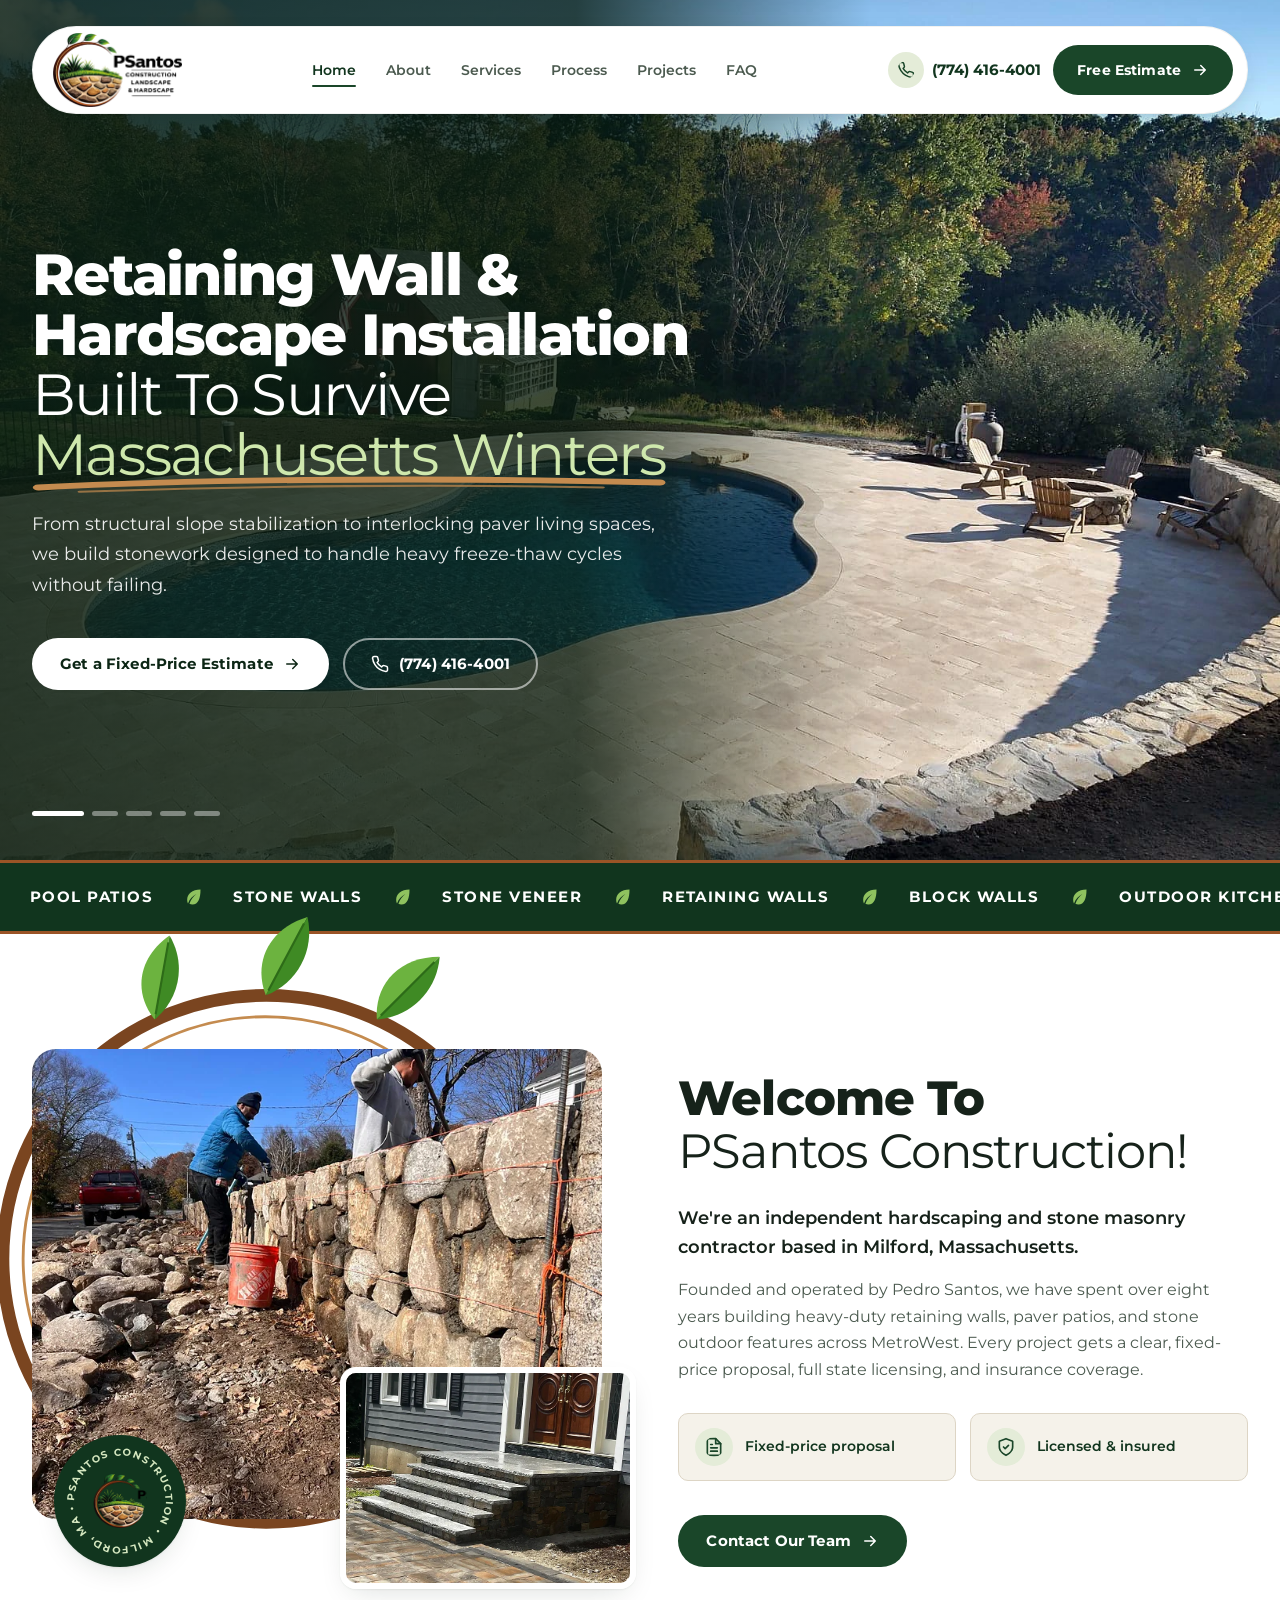
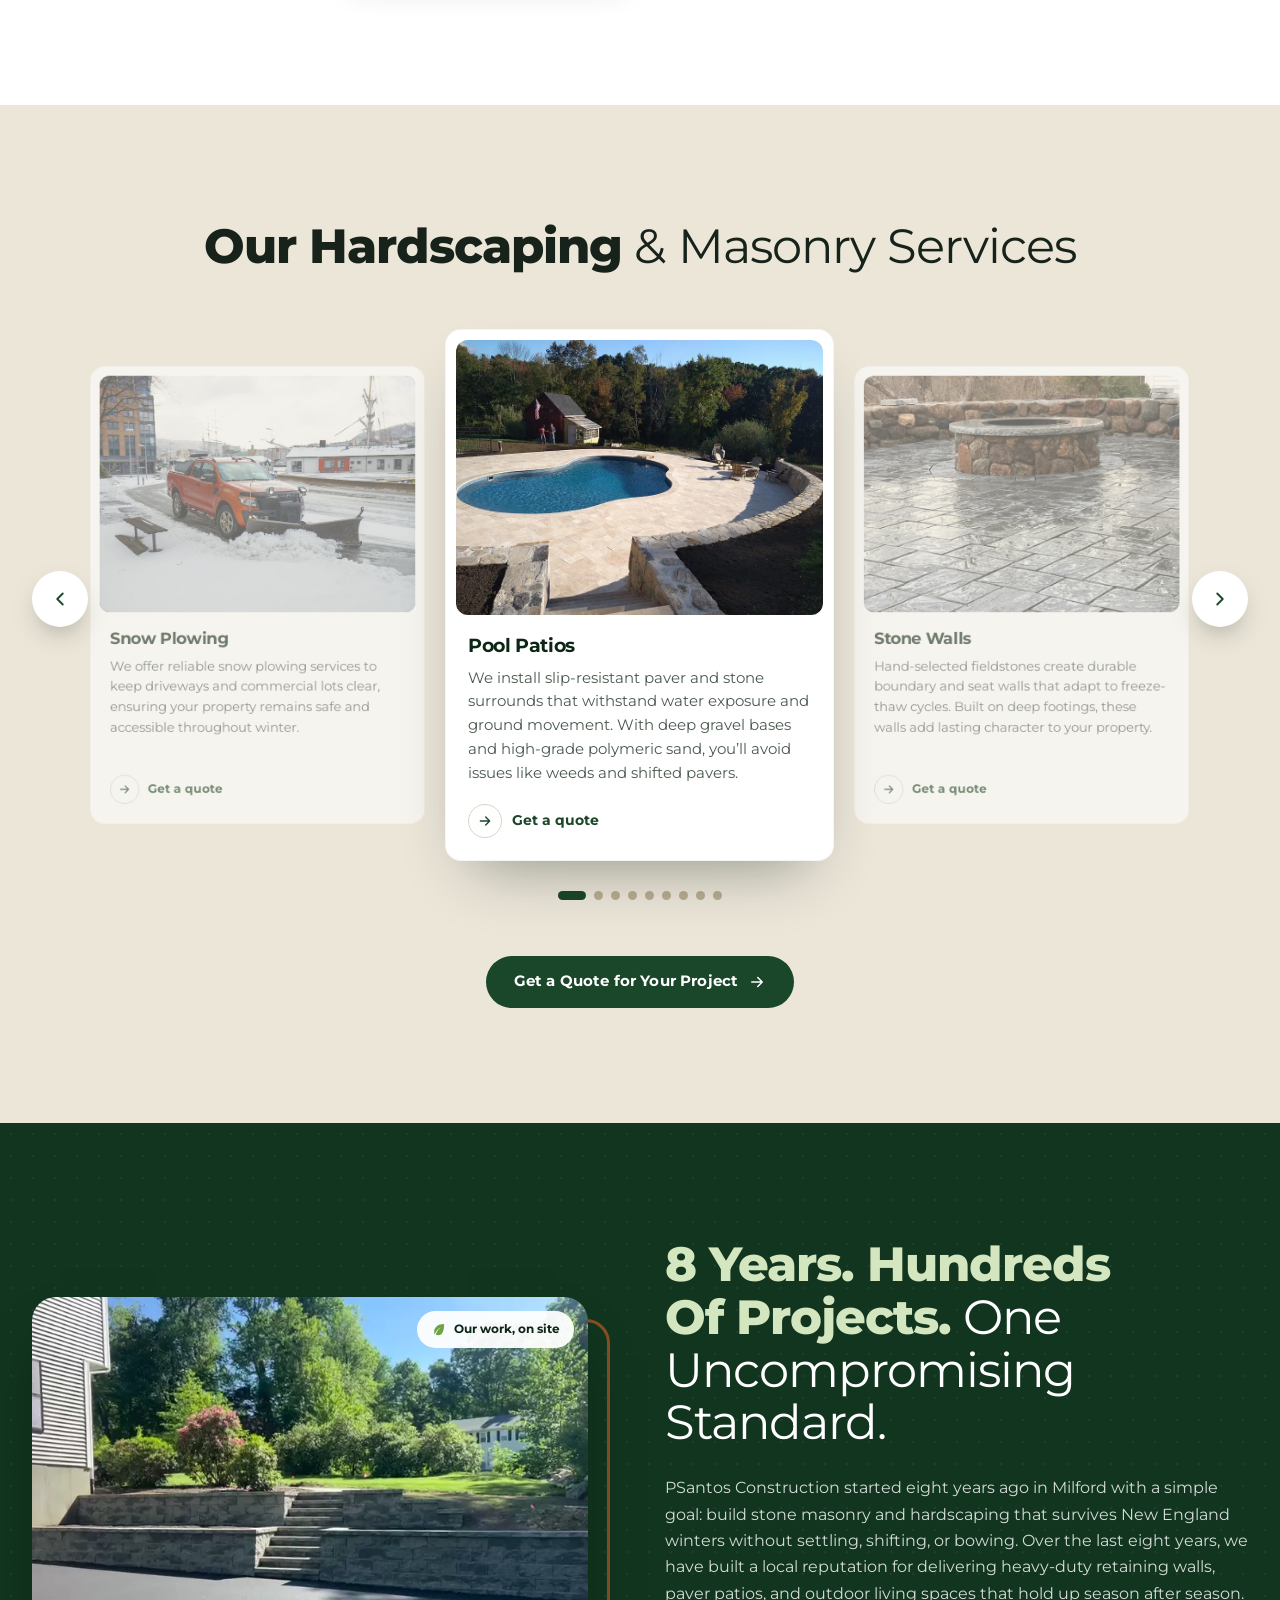
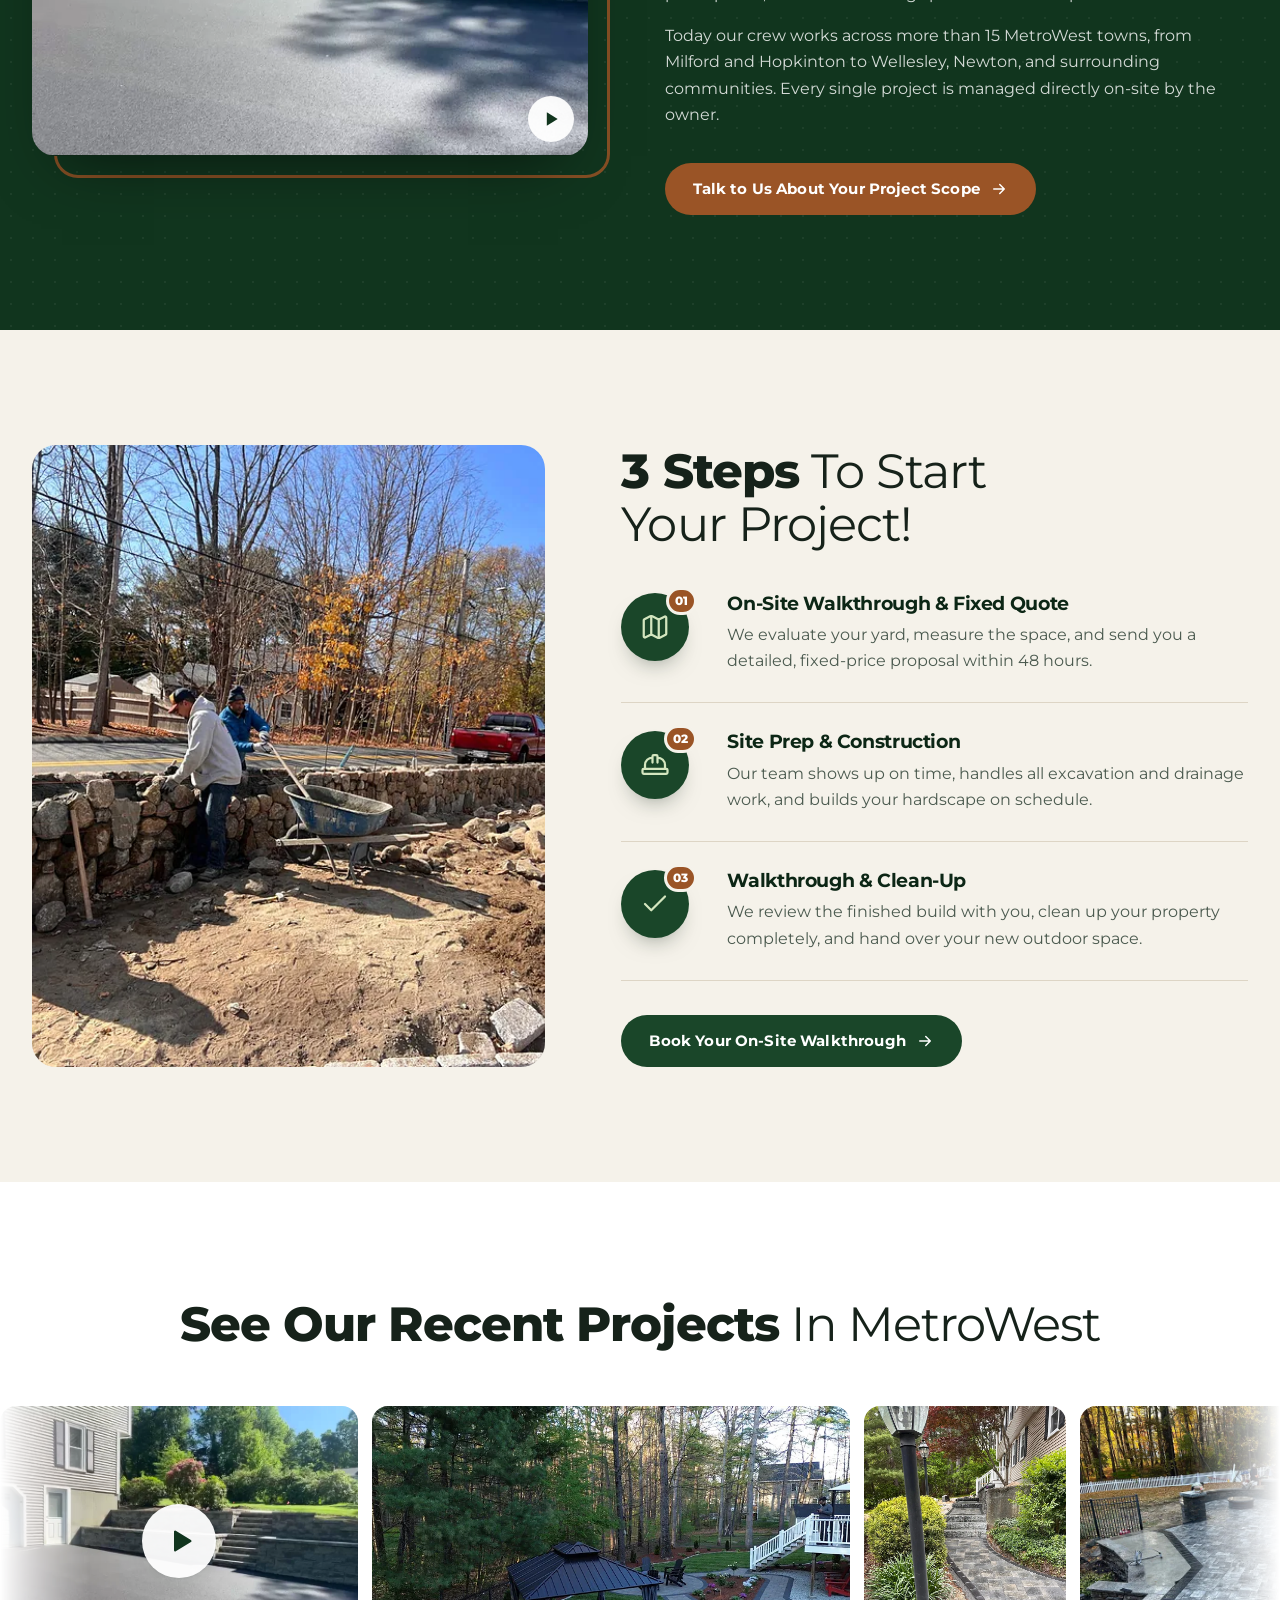
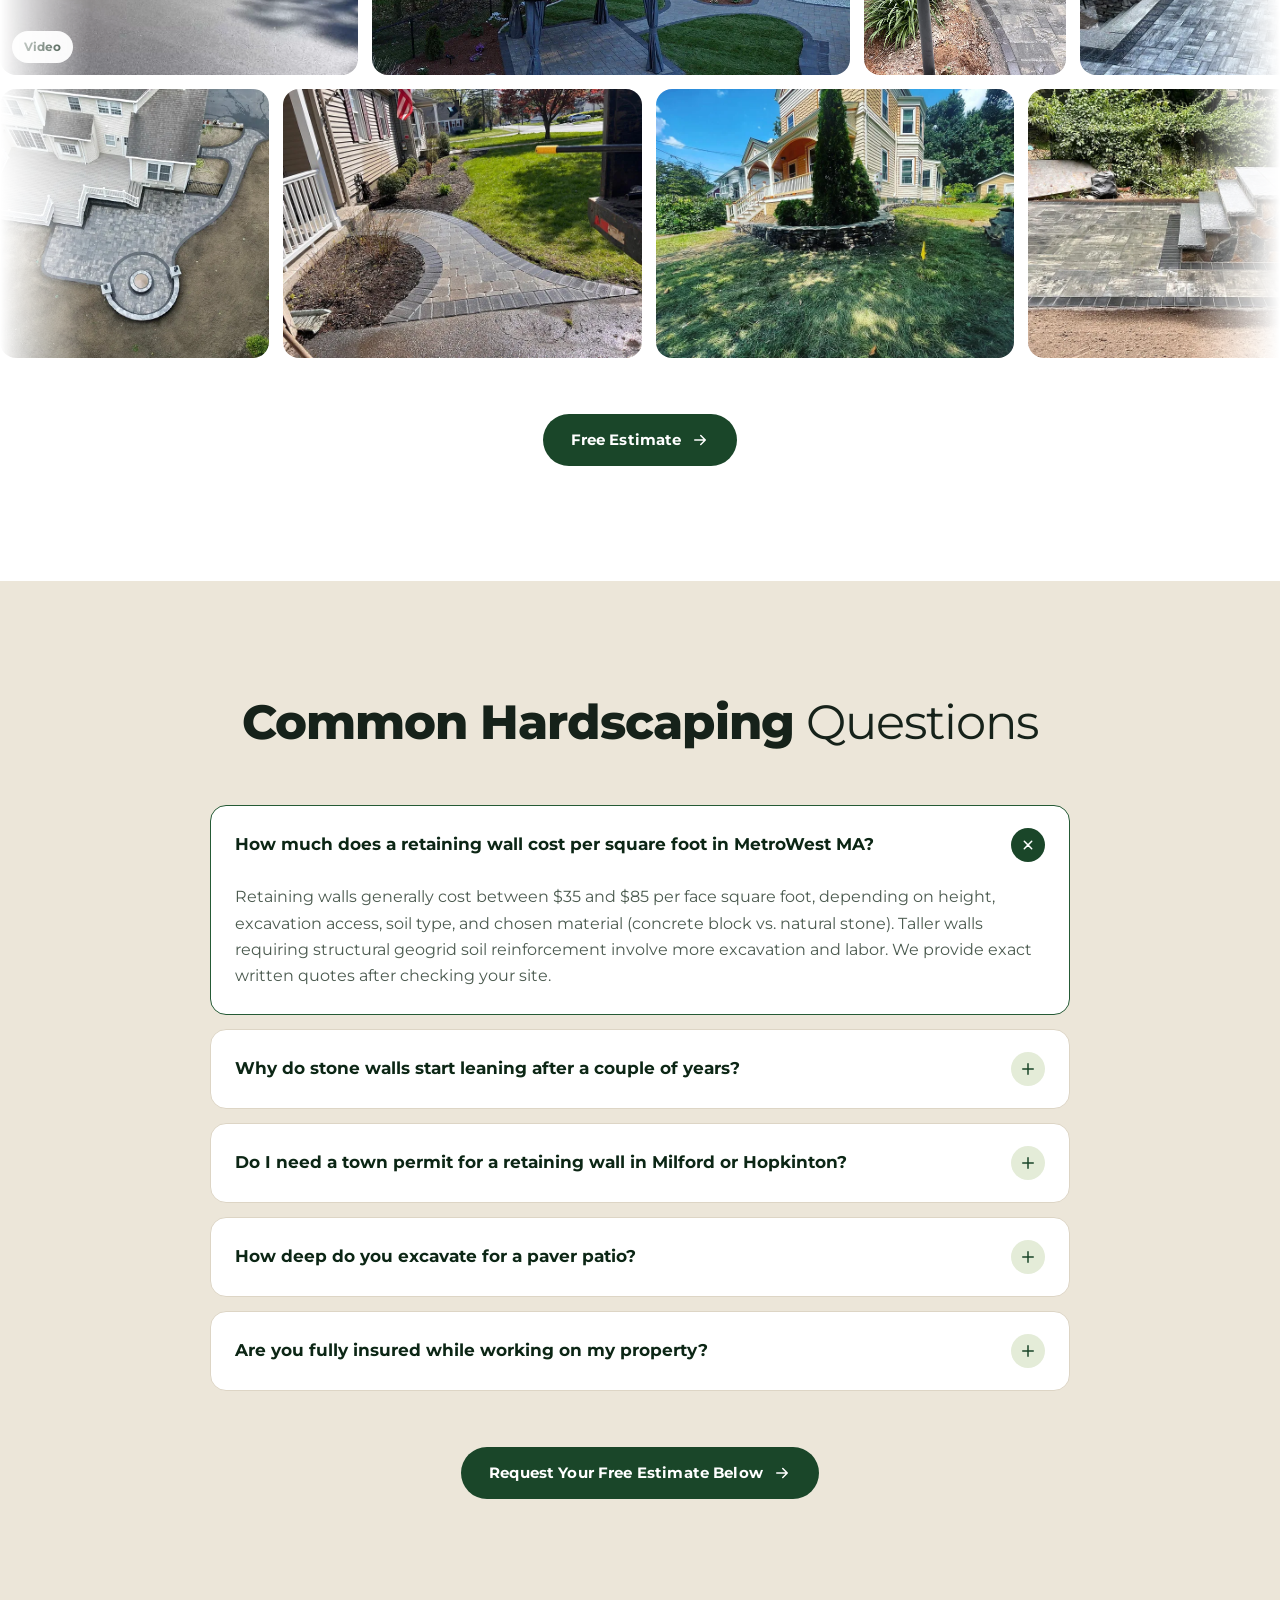
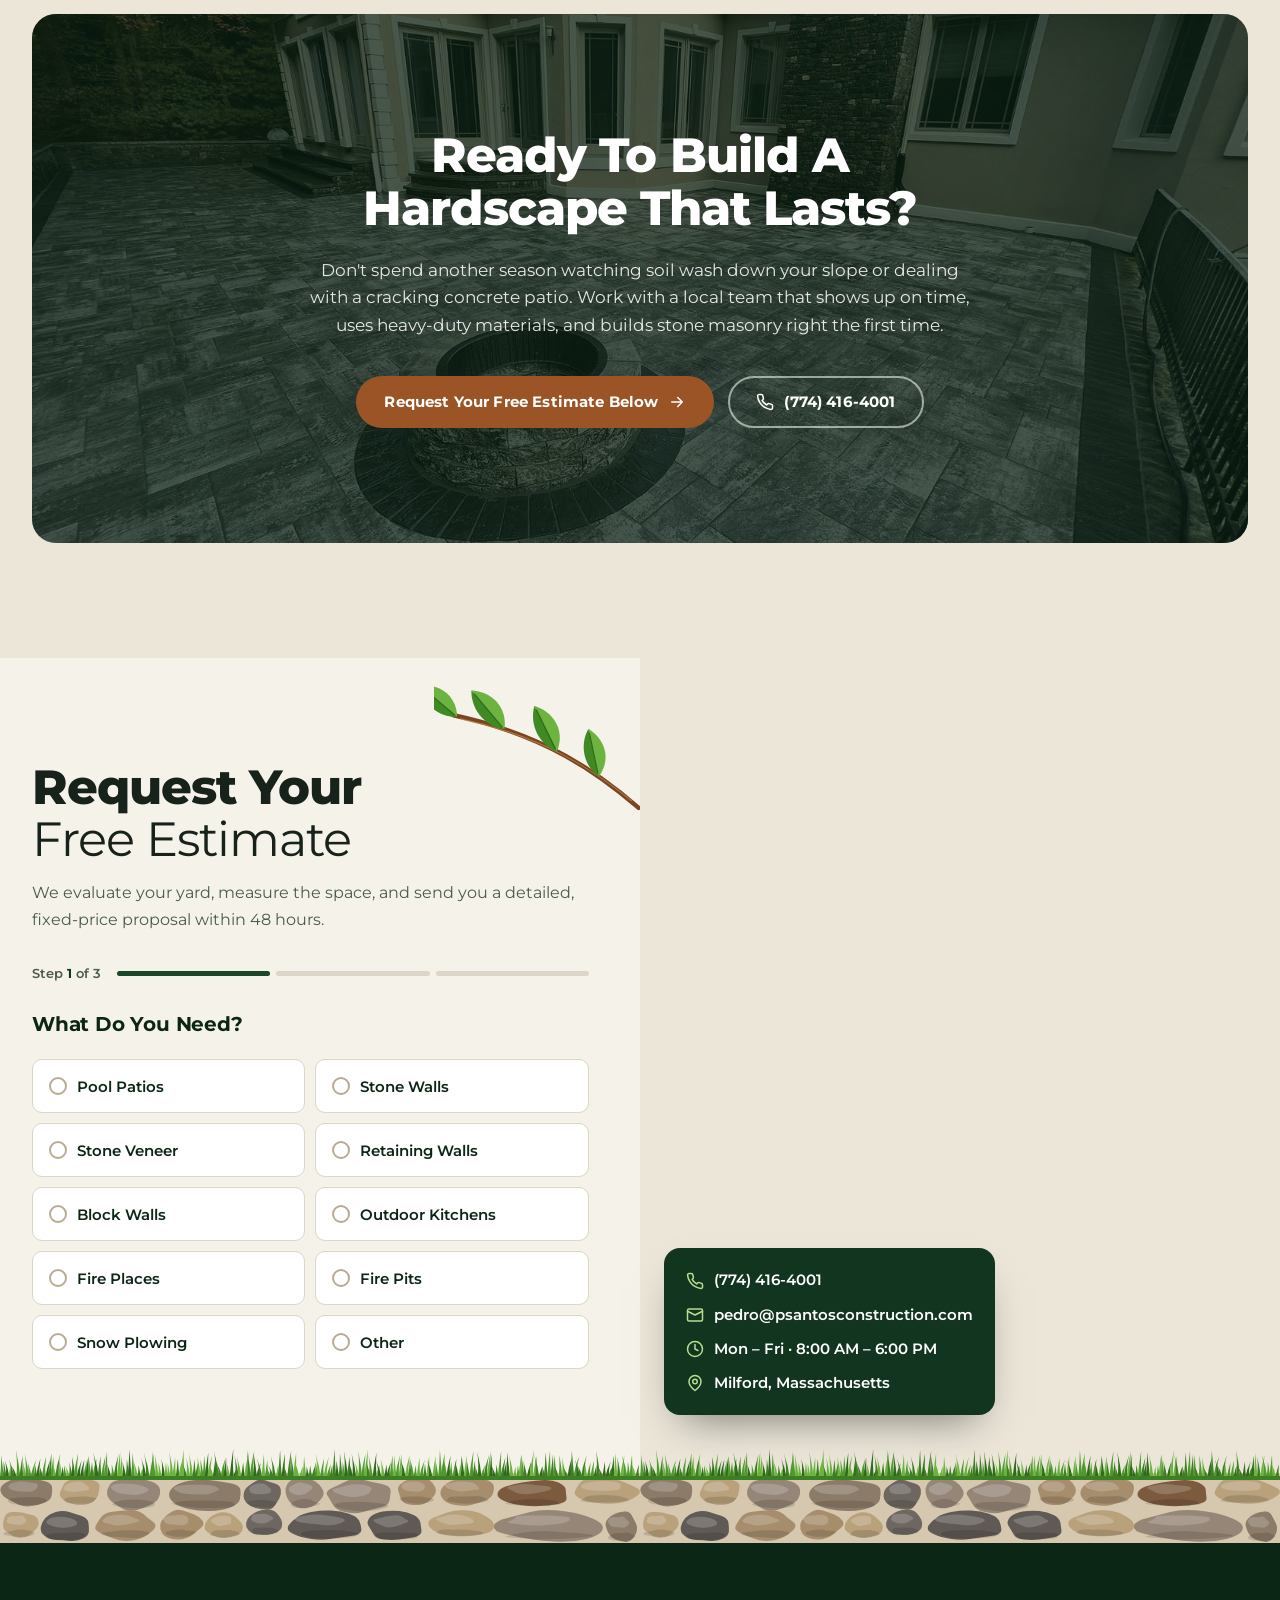
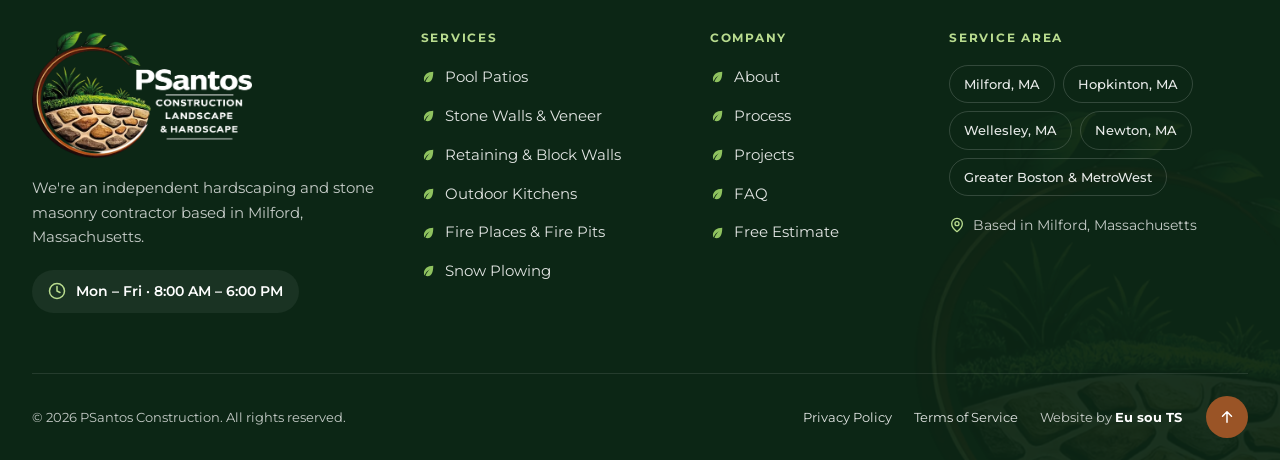
==== index.html @ c162d69f "Add PSantos Construction one-page site Static one-page site (HTML/CSS/vanilla JS) for a Milford, MA " ====
<!doctype html>
<html lang="en">
<head>
  <!-- Google Tag Manager -->
  <script>(function(w,d,s,l,i){w[l]=w[l]||[];w[l].push({'gtm.start':
  new Date().getTime(),event:'gtm.js'});var f=d.getElementsByTagName(s)[0],
  j=d.createElement(s),dl=l!='dataLayer'?'&l='+l:'';j.async=true;j.src=
  'https://www.googletagmanager.com/gtm.js?id='+i+dl;f.parentNode.insertBefore(j,f);
  })(window,document,'script','dataLayer','GTM-WBP9JSHR');</script>
  <!-- End Google Tag Manager -->
  <meta charset="utf-8">
  <meta name="viewport" content="width=device-width, initial-scale=1">
  <title>Retaining wall &amp; hardscape contractor Milford, MA | PSantos Construction</title>
  <meta name="description" content="Custom retaining walls, paver patios, and outdoor kitchens in Milford, Hopkinton, Wellesley, &amp; Greater Boston. 8+ years experience, fully licensed &amp; insured. Request a quote!">
  <link rel="canonical" href="https://psantosconstruction.com/">
  <meta name="robots" content="index, follow, max-image-preview:large">
  <meta name="theme-color" content="#11351e">

  <meta property="og:type" content="website">
  <meta property="og:site_name" content="PSantos Construction">
  <meta property="og:title" content="Retaining wall &amp; hardscape contractor Milford, MA | PSantos Construction">
  <meta property="og:description" content="Custom retaining walls, paver patios, and outdoor kitchens in Milford, Hopkinton, Wellesley, &amp; Greater Boston. 8+ years experience, fully licensed &amp; insured. Request a quote!">
  <meta property="og:url" content="https://psantosconstruction.com/">
  <meta property="og:image" content="https://psantosconstruction.com/assets/img/og-psantos-construction.jpg">
  <meta property="og:image:width" content="1200">
  <meta property="og:image:height" content="630">
  <meta name="twitter:card" content="summary_large_image">

  <link rel="icon" href="favicon.ico" sizes="any">
  <link rel="icon" type="image/png" href="favicon.png">
  <link rel="apple-touch-icon" href="apple-touch-icon.png">

  <link rel="preconnect" href="https://fonts.googleapis.com">
  <link rel="preconnect" href="https://fonts.gstatic.com" crossorigin>
  <link rel="stylesheet" href="https://fonts.googleapis.com/css2?family=Montserrat:wght@400;500;600;700;800&display=swap">
  <link rel="preload" as="image" href="assets/img/hero-pool-patio-fieldstone-wall-1200.webp" imagesrcset="assets/img/hero-pool-patio-fieldstone-wall-800.webp 800w, assets/img/hero-pool-patio-fieldstone-wall-1200.webp 1200w, assets/img/hero-pool-patio-fieldstone-wall.webp 1600w" imagesizes="100vw" fetchpriority="high">
  <script>document.documentElement.classList.add("js");try{if(sessionStorage.getItem("psPre"))document.documentElement.classList.add("skip-pre")}catch(e){}</script>
  <link rel="stylesheet" href="assets/css/style.css?v=36">

  <script type="application/ld+json">
  {
    "@context": "https://schema.org",
    "@graph": [
      {
        "@type": "HomeAndConstructionBusiness",
        "@id": "https://psantosconstruction.com/#business",
        "name": "PSantos Construction",
        "url": "https://psantosconstruction.com/",
        "logo": "https://psantosconstruction.com/assets/img/psantos-logo.webp",
        "image": "https://psantosconstruction.com/assets/img/og-psantos-construction.jpg",
        "description": "Independent hardscaping and stone masonry contractor based in Milford, Massachusetts.",
        "telephone": "+1-774-416-4001",
        "email": "pedro@psantosconstruction.com",
        "founder": { "@type": "Person", "name": "Pedro Santos" },
        "address": {
          "@type": "PostalAddress",
          "addressLocality": "Milford",
          "addressRegion": "MA",
          "addressCountry": "US"
        },
        "areaServed": [
          { "@type": "City", "name": "Milford, MA" },
          { "@type": "City", "name": "Hopkinton, MA" },
          { "@type": "City", "name": "Wellesley, MA" },
          { "@type": "City", "name": "Newton, MA" },
          { "@type": "AdministrativeArea", "name": "MetroWest, Massachusetts" }
        ],
        "openingHoursSpecification": [{
          "@type": "OpeningHoursSpecification",
          "dayOfWeek": ["Monday", "Tuesday", "Wednesday", "Thursday", "Friday"],
          "opens": "08:00",
          "closes": "18:00"
        }],
        "hasOfferCatalog": {
          "@type": "OfferCatalog",
          "name": "Hardscaping & Masonry Services",
          "itemListElement": [
            { "@type": "Offer", "itemOffered": { "@type": "Service", "name": "Pool Patios" } },
            { "@type": "Offer", "itemOffered": { "@type": "Service", "name": "Stone Walls" } },
            { "@type": "Offer", "itemOffered": { "@type": "Service", "name": "Stone Veneer" } },
            { "@type": "Offer", "itemOffered": { "@type": "Service", "name": "Retaining Walls" } },
            { "@type": "Offer", "itemOffered": { "@type": "Service", "name": "Block Walls" } },
            { "@type": "Offer", "itemOffered": { "@type": "Service", "name": "Outdoor Kitchens" } },
            { "@type": "Offer", "itemOffered": { "@type": "Service", "name": "Fire Places" } },
            { "@type": "Offer", "itemOffered": { "@type": "Service", "name": "Fire Pits" } },
            { "@type": "Offer", "itemOffered": { "@type": "Service", "name": "Snow Plowing" } }
          ]
        }
      },
      {
        "@type": "WebSite",
        "@id": "https://psantosconstruction.com/#website",
        "url": "https://psantosconstruction.com/",
        "name": "PSantos Construction",
        "publisher": { "@id": "https://psantosconstruction.com/#business" }
      },
      {
        "@type": "FAQPage",
        "mainEntity": [
          { "@type": "Question", "name": "How much does a retaining wall cost per square foot in MetroWest MA?", "acceptedAnswer": { "@type": "Answer", "text": "Retaining walls generally cost between $35 and $85 per face square foot, depending on height, excavation access, soil type, and chosen material (concrete block vs. natural stone). Taller walls requiring structural geogrid soil reinforcement involve more excavation and labor. We provide exact written quotes after checking your site." } },
          { "@type": "Question", "name": "Why do stone walls start leaning after a couple of years?", "acceptedAnswer": { "@type": "Answer", "text": "Trapped water causes wall failure. When rainwater pools behind a wall during freezing weather, expanding ice pushes the structure forward. We prevent this by backfilling directly behind the wall with clean crushed stone, laying filter fabric, and installing continuous perforated drainage pipe at the base." } },
          { "@type": "Question", "name": "Do I need a town permit for a retaining wall in Milford or Hopkinton?", "acceptedAnswer": { "@type": "Answer", "text": "In most Massachusetts towns, retaining walls supporting over 4 feet of soil require a building permit and structural plan. We evaluate wall height during our site walk and ensure everything meets local building codes." } },
          { "@type": "Question", "name": "How deep do you excavate for a paver patio?", "acceptedAnswer": { "@type": "Answer", "text": "We excavate 8 to 12 inches below grade depending on subsoil composition (clay requires deeper excavation than sand). We lay heavy geotextile fabric, compact dense stone in layers, and add a 1-inch bedding layer before laying pavers." } },
          { "@type": "Question", "name": "Are you fully insured while working on my property?", "acceptedAnswer": { "@type": "Answer", "text": "Yes. PSantos Construction carries full general liability and workers' compensation coverage. We provide insurance certificates directly to you or your property manager before work starts." } }
        ]
      }
    ]
  }
  </script>
</head>
<body class="has-mobile-bar has-overlay-header">
  <svg xmlns="http://www.w3.org/2000/svg" width="0" height="0" style="position:absolute" aria-hidden="true" focusable="false">
    <symbol id="i-arrow" viewBox="0 0 24 24"><path d="M5 12h14M13 6l6 6-6 6"/></symbol>
    <symbol id="i-phone" viewBox="0 0 24 24"><path d="M22 16.92v3a2 2 0 0 1-2.18 2 19.79 19.79 0 0 1-8.63-3.07 19.5 19.5 0 0 1-6-6 19.79 19.79 0 0 1-3.07-8.67A2 2 0 0 1 4.11 2h3a2 2 0 0 1 2 1.72c.13.96.36 1.9.7 2.81a2 2 0 0 1-.45 2.11L8.09 9.91a16 16 0 0 0 6 6l1.27-1.27a2 2 0 0 1 2.11-.45c.91.34 1.85.57 2.81.7A2 2 0 0 1 22 16.92z"/></symbol>
    <symbol id="i-check" viewBox="0 0 24 24"><path d="M20 6 9 17l-5-5"/></symbol>
    <symbol id="i-shield" viewBox="0 0 24 24"><path d="M12 22s8-4 8-10V5l-8-3-8 3v7c0 6 8 10 8 10z"/><path d="m9 12 2 2 4-4"/></symbol>
    <symbol id="i-mail" viewBox="0 0 24 24"><rect x="2" y="4" width="20" height="16" rx="2"/><path d="m22 7-10 5L2 7"/></symbol>
    <symbol id="i-pin" viewBox="0 0 24 24"><path d="M20 10c0 6-8 12-8 12s-8-6-8-12a8 8 0 0 1 16 0z"/><circle cx="12" cy="10" r="3"/></symbol>
    <symbol id="i-clock" viewBox="0 0 24 24"><circle cx="12" cy="12" r="10"/><path d="M12 6v6l4 2"/></symbol>
    <symbol id="i-menu" viewBox="0 0 24 24"><path d="M4 7h16M4 12h16M4 17h16"/></symbol>
    <symbol id="i-x" viewBox="0 0 24 24"><path d="M18 6 6 18M6 6l12 12"/></symbol>
    <symbol id="i-plus" viewBox="0 0 24 24"><path d="M12 5v14M5 12h14"/></symbol>
    <symbol id="i-play" viewBox="0 0 24 24"><path d="M7 4v16l13-8z"/></symbol>
    <symbol id="i-left" viewBox="0 0 24 24"><path d="m15 18-6-6 6-6"/></symbol>
    <symbol id="i-right" viewBox="0 0 24 24"><path d="m9 18 6-6-6-6"/></symbol>
    <symbol id="i-doc" viewBox="0 0 24 24"><path d="M14 2H6a2 2 0 0 0-2 2v16a2 2 0 0 0 2 2h12a2 2 0 0 0 2-2V8z"/><path d="M14 2v6h6M16 13H8M16 17H8M10 9H8"/></symbol>
    <symbol id="i-hardhat" viewBox="0 0 24 24"><path d="M2 18a1 1 0 0 0 1 1h18a1 1 0 0 0 1-1v-2a1 1 0 0 0-1-1H3a1 1 0 0 0-1 1z"/><path d="M10 10V5a1 1 0 0 1 1-1h2a1 1 0 0 1 1 1v5M4 15v-3a6 6 0 0 1 6-6M14 6a6 6 0 0 1 6 6v3"/></symbol>
    <symbol id="i-map" viewBox="0 0 24 24"><path d="M14.1 5.55a2 2 0 0 0 1.79 0l3.66-1.83A1 1 0 0 1 21 4.62v12.76a1 1 0 0 1-.55.9l-4.56 2.27a2 2 0 0 1-1.79 0l-4.2-2.1a2 2 0 0 0-1.8 0l-3.65 1.83A1 1 0 0 1 3 19.38V6.62a1 1 0 0 1 .55-.9l4.56-2.27a2 2 0 0 1 1.79 0z"/><path d="M15 5.76v15M9 3.24v15"/></symbol>
    <symbol id="i-grill" viewBox="0 0 24 24"><path d="M3 10h18a9 8 0 0 1-18 0z"/><path d="M8 17.5 6 22M16 17.5l2 4.5M12 18v4M9 2c0 1.5 1.4 1.5 1.4 3S9 6.5 9 8M14.5 2c0 1.5 1.4 1.5 1.4 3s-1.4 1.5-1.4 3"/></symbol>
    <symbol id="i-fireplace" viewBox="0 0 24 24"><path d="M2 21h20M4 21V8l8-5 8 5v13"/><path d="M7.5 21v-5a4.5 4.5 0 0 1 9 0v5"/><path d="M12 20c-1.1 0-2-.8-2-2 0-1.6 2-3.2 2-3.2s2 1.6 2 3.2c0 1.2-.9 2-2 2z"/></symbol>
    <symbol id="i-flame" viewBox="0 0 24 24"><path d="M8.5 14.5A2.5 2.5 0 0 0 11 12c0-1.38-.5-2-1-3-1.07-2.14-.22-4.05 2-6 .5 2.5 2 4.9 4 6.5 2 1.6 3 3.5 3 5.5a7 7 0 1 1-14 0c0-1.15.43-2.29 1-3a2.5 2.5 0 0 0 2.5 2.5z"/></symbol>
    <symbol id="i-snow" viewBox="0 0 24 24"><path d="M2 12h20M12 2v20M20 16l-4-4 4-4M4 8l4 4-4 4M16 4l-4 4-4-4M8 20l4-4 4 4"/></symbol>
    <symbol id="i-leaf" viewBox="0 0 24 24"><path d="M21 3C11 3 5 8.5 5 15.5c0 1.6.4 3 1 4.3 2-5.4 5.7-9 10-11.3-3.6 2.8-6.6 6.6-8.3 11.7 1 .5 2.2.8 3.6.8C18.5 21 21 13.5 21 3z"/></symbol>
    <symbol id="deco-leaf" viewBox="0 -14 48 28"><path d="M0 0C12-14 32-16 48 0z" fill="#6cb33f"/><path d="M0 0c14 12 34 12 48 0z" fill="#3f8a24"/><path d="M3 0h41" fill="none" stroke="#2d6b18" stroke-width="1.2"/></symbol>
    <symbol id="deco-branch" viewBox="0 0 236 150"><path d="M6 140C50 102 110 58 214 36" fill="none" stroke="#7a4520" stroke-width="5" stroke-linecap="round"/><path d="M14 132C56 98 112 60 206 40" fill="none" stroke="#c48b4f" stroke-width="1.2" stroke-linecap="round" opacity=".7"/><use href="#deco-leaf" x="0" y="-14" width="48" height="28" transform="translate(51 105) rotate(-78) scale(1.15)"/><use href="#deco-leaf" x="0" y="-14" width="48" height="28" transform="translate(98 77) rotate(-64) scale(1.2)"/><use href="#deco-leaf" x="0" y="-14" width="48" height="28" transform="translate(157 52) rotate(-50) scale(1.2)"/><use href="#deco-leaf" x="0" y="-14" width="48" height="28" transform="translate(210 38) rotate(-40) scale(1.15)"/></symbol>
    <symbol id="i-spark" viewBox="0 0 24 24"><path d="M12 2l2.2 7.8L22 12l-7.8 2.2L12 22l-2.2-7.8L2 12l7.8-2.2z"/></symbol>
  </svg>
  <!-- Google Tag Manager (noscript) -->
  <noscript><iframe src="https://www.googletagmanager.com/ns.html?id=GTM-WBP9JSHR"
  height="0" width="0" style="display:none;visibility:hidden"></iframe></noscript>
  <!-- End Google Tag Manager (noscript) -->
  <div class="preloader" aria-hidden="true">
    <div class="pre-scene">
      <svg class="pre-leaf" viewBox="0 0 236 150" focusable="false"><use href="#deco-branch" width="236" height="150"/></svg>
      <div class="pre-wall">
        <div class="pre-row"><span class="pre-block" style="--i:9;--c:#8c7b68"></span><span class="pre-block" style="--i:10;--c:#b9a17c"></span><span class="pre-block" style="--i:11;--c:#6d6760"></span></div>
        <div class="pre-row"><span class="pre-block" style="--i:5;--c:#7b6f63"></span><span class="pre-block" style="--i:6;--c:#c2ab86"></span><span class="pre-block" style="--i:7;--c:#5f5a55"></span><span class="pre-block" style="--i:8;--c:#a68d6c"></span></div>
        <div class="pre-row"><span class="pre-block" style="--i:0;--c:#8c7b68"></span><span class="pre-block" style="--i:1;--c:#a68d6c"></span><span class="pre-block" style="--i:2;--c:#6d6760"></span><span class="pre-block" style="--i:3;--c:#b9a17c"></span><span class="pre-block" style="--i:4;--c:#958677"></span></div>
      </div>
      <img class="pre-logo" src="assets/img/psantos-logo.webp" width="520" height="299" alt="">
    </div>
  </div>
  <a class="skip-link" href="#main">Skip to content</a>

  <header class="site-header" id="top">
    <div class="container"><div class="header-inner">
      <a class="brand" href="#top" aria-label="PSantos Construction — back to top">
        <img src="assets/img/psantos-logo.webp" width="520" height="299" alt="PSantos Construction — Landscape &amp; Hardscape">
      </a>
      <nav class="nav" id="site-nav" aria-label="Main">
        <ul>
          <li><a href="#home" class="is-active">Home</a></li>
          <li><a href="#about">About</a></li>
          <li><a href="#services">Services</a></li>
          <li><a href="#process">Process</a></li>
          <li><a href="#projects">Projects</a></li>
          <li><a href="#faq">FAQ</a></li>
        </ul>
      </nav>
      <div class="header-actions">
        <a class="header-phone" href="tel:+17744164001" aria-label="Call PSantos Construction at (774) 416-4001">
          <svg class="icon" aria-hidden="true"><use href="#i-phone"/></svg>
          <span>(774) 416-4001</span>
        </a>
        <a class="btn btn--primary btn--sm" href="#estimate">Free Estimate
          <svg class="icon icon--arrow" aria-hidden="true"><use href="#i-arrow"/></svg></a>
        <button class="menu-toggle" type="button" aria-expanded="false" aria-controls="site-nav" aria-label="Open menu">
          <svg class="icon icon-open" aria-hidden="true"><use href="#i-menu"/></svg>
          <svg class="icon icon-close" aria-hidden="true"><use href="#i-x"/></svg>
        </button>
      </div>
    </div></div>
  </header>

  <main id="main">

    <!-- ============ HERO ============ -->
    <section class="hero" id="home" aria-labelledby="hero-title">
      <div class="hero-slides" aria-hidden="true">
        <img class="hero-slide is-active" src="assets/img/hero-pool-patio-fieldstone-wall-1200.webp" srcset="assets/img/hero-pool-patio-fieldstone-wall-800.webp 800w, assets/img/hero-pool-patio-fieldstone-wall-1200.webp 1200w, assets/img/hero-pool-patio-fieldstone-wall.webp 1600w" sizes="100vw" width="1600" height="1200" fetchpriority="high" style="object-position:center 62%" alt="Pool patio with travertine pavers and curved fieldstone retaining wall built by PSantos Construction">
        <img class="hero-slide" data-src="assets/img/hero-backyard-hardscape-aerial-1200.webp" data-srcset="assets/img/hero-backyard-hardscape-aerial-800.webp 800w, assets/img/hero-backyard-hardscape-aerial-1200.webp 1200w, assets/img/hero-backyard-hardscape-aerial.webp 1600w" sizes="100vw" width="1600" height="1200" decoding="async" style="object-position:center 55%" alt="Backyard hardscape with paver walkways, fire pit patio and gazebo pad">
        <img class="hero-slide" data-src="assets/img/hero-block-seat-wall-fire-pit-1200.webp" data-srcset="assets/img/hero-block-seat-wall-fire-pit-800.webp 800w, assets/img/hero-block-seat-wall-fire-pit-1200.webp 1200w, assets/img/hero-block-seat-wall-fire-pit.webp 1600w" sizes="100vw" width="1600" height="1200" decoding="async" style="object-position:center 60%" alt="Block seat wall with built-in lighting around a paver fire pit patio">
        <img class="hero-slide" data-src="assets/img/hero-block-retaining-wall-steps-1200.webp" data-srcset="assets/img/hero-block-retaining-wall-steps-800.webp 800w, assets/img/hero-block-retaining-wall-steps-1200.webp 1200w, assets/img/hero-block-retaining-wall-steps.webp 1600w" sizes="100vw" width="1600" height="1200" decoding="async" style="object-position:center 55%" alt="Two-tier block retaining wall with steps above a new driveway">
        <img class="hero-slide" data-src="assets/img/hero-paver-fire-pit-night-1200.webp" data-srcset="assets/img/hero-paver-fire-pit-night-800.webp 800w, assets/img/hero-paver-fire-pit-night-1200.webp 1200w, assets/img/hero-paver-fire-pit-night.webp 1600w" sizes="100vw" width="1600" height="1200" decoding="async" style="object-position:center 60%" alt="Paver fire pit patio lit at night with seat wall">
      </div>
      <div class="container hero-copy">
        <h1 class="h1" id="hero-title"><strong>Retaining wall &amp; hardscape installation</strong> built to survive <span class="hl">Massachusetts winters</span></h1>
        <p class="lead hero-sub">From structural slope stabilization to interlocking paver living spaces, we build stonework designed to handle heavy freeze-thaw cycles without failing.</p>
        <div class="hero-ctas">
          <a class="btn btn--light" href="#estimate">Get a Fixed-Price Estimate
            <svg class="icon icon--arrow" aria-hidden="true"><use href="#i-arrow"/></svg></a>
          <a class="btn btn--ghost-light" href="tel:+17744164001">
            <svg class="icon" aria-hidden="true"><use href="#i-phone"/></svg>(774) 416-4001</a>
        </div>
      </div>
      <div class="container hero-nav">
        <div class="hero-dots" role="group" aria-label="Project photos">
          <button type="button" class="hero-dot is-active" aria-label="Show project photo 1" aria-current="true"></button>
          <button type="button" class="hero-dot" aria-label="Show project photo 2"></button>
          <button type="button" class="hero-dot" aria-label="Show project photo 3"></button>
          <button type="button" class="hero-dot" aria-label="Show project photo 4"></button>
          <button type="button" class="hero-dot" aria-label="Show project photo 5"></button>
        </div>
      </div>
    </section>

    <!-- ============ SERVICE TICKER ============ -->
    <div class="ticker" aria-label="Our services">
      <div class="ticker-track">
        <ul>
          <li>Pool Patios<svg aria-hidden="true"><use href="#i-leaf"/></svg></li>
          <li>Stone Walls<svg aria-hidden="true"><use href="#i-leaf"/></svg></li>
          <li>Stone Veneer<svg aria-hidden="true"><use href="#i-leaf"/></svg></li>
          <li>Retaining Walls<svg aria-hidden="true"><use href="#i-leaf"/></svg></li>
          <li>Block Walls<svg aria-hidden="true"><use href="#i-leaf"/></svg></li>
          <li>Outdoor Kitchens<svg aria-hidden="true"><use href="#i-leaf"/></svg></li>
          <li>Fire Places<svg aria-hidden="true"><use href="#i-leaf"/></svg></li>
          <li>Fire Pits<svg aria-hidden="true"><use href="#i-leaf"/></svg></li>
          <li>Snow Plowing<svg aria-hidden="true"><use href="#i-leaf"/></svg></li>
        </ul>
        <ul aria-hidden="true">
          <li>Pool Patios<svg><use href="#i-leaf"/></svg></li>
          <li>Stone Walls<svg><use href="#i-leaf"/></svg></li>
          <li>Stone Veneer<svg><use href="#i-leaf"/></svg></li>
          <li>Retaining Walls<svg><use href="#i-leaf"/></svg></li>
          <li>Block Walls<svg><use href="#i-leaf"/></svg></li>
          <li>Outdoor Kitchens<svg><use href="#i-leaf"/></svg></li>
          <li>Fire Places<svg><use href="#i-leaf"/></svg></li>
          <li>Fire Pits<svg><use href="#i-leaf"/></svg></li>
          <li>Snow Plowing<svg><use href="#i-leaf"/></svg></li>
        </ul>
      </div>
    </div>

    <!-- ============ REVIEWS (pending) ============
         Copy calls for: "What MetroWest homeowners say about us" + CTA "Request your on-site consultation".
         Client has no reviews yet — add real Google reviews here when available. Never publish placeholder testimonials. -->

    <!-- ============ ABOUT ============ -->
    <section class="section section--white" id="about" aria-labelledby="about-title">
      <div class="container about-grid">
        <div class="about-media reveal">
          <svg class="deco-ring" viewBox="0 0 400 400" aria-hidden="true" focusable="false">
            <path class="ring-line" d="M331 69A185 185 0 1 0 331 331" pathLength="1" fill="none" stroke="#7a4520" stroke-width="9" stroke-linecap="round"/>
            <path class="ring-line ring-line--hl" d="M320 80A170 170 0 1 0 320 320" pathLength="1" fill="none" stroke="#c48b4f" stroke-width="2" stroke-linecap="round"/>
            <g class="ring-leaves">
              <use href="#deco-leaf" x="0" y="-14" width="48" height="28" transform="translate(122 32) rotate(-80) scale(1.25)"/>
              <use href="#deco-leaf" x="0" y="-14" width="48" height="28" transform="translate(200 15) rotate(-62) scale(1.3)"/>
              <use href="#deco-leaf" x="0" y="-14" width="48" height="28" transform="translate(278 32) rotate(-45) scale(1.3)"/>
              <use href="#deco-leaf" x="0" y="-14" width="48" height="28" transform="translate(331 69) rotate(-5) scale(1.2)"/>
            </g>
          </svg>
          <div class="main">
            <img src="assets/img/pedro-santos-building-stone-wall-1200.webp"
                 srcset="assets/img/pedro-santos-building-stone-wall-800.webp 800w, assets/img/pedro-santos-building-stone-wall-1200.webp 1200w"
                 sizes="(max-width: 920px) 100vw, 44vw" width="1600" height="1200" loading="lazy" decoding="async"
                 alt="Pedro Santos and crew hand-building a fieldstone wall on site in MetroWest Massachusetts">
          </div>
          <div class="inset">
            <img src="assets/img/granite-steps-stone-veneer-entry-800.webp" width="800" height="600" loading="lazy" decoding="async"
                 alt="Granite front steps with stone veneer riser and paver landing">
          </div>
          <div class="seal" aria-hidden="true">
            <svg class="ring" viewBox="0 0 120 120"><defs><path id="seal-path" d="M60 60m-47 0a47 47 0 1 1 94 0a47 47 0 1 1-94 0"/></defs><text><textPath href="#seal-path" textLength="292" lengthAdjust="spacing">PSantos Construction • Milford, MA •</textPath></text></svg>
            <img src="favicon.png" width="512" height="512" alt="">
          </div>
        </div>
        <div class="about-copy reveal">
          <h2 class="h2" id="about-title"><strong>Welcome to</strong> PSantos Construction!</h2>
          <p class="intro">We're an independent hardscaping and stone masonry contractor based in Milford, Massachusetts.</p>
          <p>Founded and operated by Pedro Santos, we have spent over eight years building heavy-duty retaining walls, paver patios, and stone outdoor features across MetroWest. Every project gets a clear, fixed-price proposal, full state licensing, and insurance coverage.</p>
          <ul class="about-points">
            <li><svg class="icon" aria-hidden="true"><use href="#i-doc"/></svg>Fixed-price proposal</li>
            <li><svg class="icon" aria-hidden="true"><use href="#i-shield"/></svg>Licensed &amp; insured</li>
          </ul>
          <a class="btn btn--primary" href="#estimate">Contact Our Team
            <svg class="icon icon--arrow" aria-hidden="true"><use href="#i-arrow"/></svg></a>
        </div>
      </div>
    </section>

    <!-- ============ SERVICES ============ -->
    <section class="section section--sand has-deco" id="services" aria-labelledby="services-title">
      <svg class="deco deco-branch deco--services" viewBox="0 0 236 150" aria-hidden="true" focusable="false"><use href="#deco-branch" width="236" height="150" transform="translate(236 0) scale(-1 1)"/></svg>
      <div class="container">
        <div class="section-head section-head--center reveal">
          <div>
            <h2 class="h2" id="services-title"><strong>Our Hardscaping</strong> &amp; Masonry Services</h2>
          </div>
        </div>

        <div class="svc-carousel reveal" role="region" aria-roledescription="carousel" aria-label="Our hardscaping and masonry services">
        <div class="services-grid svc-track" id="svc-track">
          <article class="service-card">
            <div class="service-media">
              <img src="assets/img/pool-deck-pavers-stone-wall-800.webp" width="800" height="600" loading="lazy" decoding="async"
                   alt="Paver pool patio surround with fieldstone retaining wall around a freeform inground pool">
            </div>
            <div class="service-body">
              <h3>Pool Patios</h3>
              <p>We install slip-resistant paver and stone surrounds that withstand water exposure and ground movement. With deep gravel bases and high-grade polymeric sand, you’ll avoid issues like weeds and shifted pavers.</p>
              <a class="service-link" href="#estimate" data-service="Pool Patios"><svg class="icon" aria-hidden="true"><use href="#i-arrow"/></svg>Get a quote</a>
            </div>
          </article>

          <article class="service-card">
            <div class="service-media">
              <img src="assets/img/fieldstone-wall-fire-pit-patio-800.webp" width="800" height="600" loading="lazy" decoding="async"
                   alt="Natural fieldstone wall and fieldstone fire pit on a stamped patio">
            </div>
            <div class="service-body">
              <h3>Stone Walls</h3>
              <p>Hand-selected fieldstones create durable boundary and seat walls that adapt to freeze-thaw cycles. Built on deep footings, these walls add lasting character to your property.</p>
              <a class="service-link" href="#estimate" data-service="Stone Walls"><svg class="icon" aria-hidden="true"><use href="#i-arrow"/></svg>Get a quote</a>
            </div>
          </article>

          <article class="service-card">
            <div class="service-media">
              <img src="assets/img/natural-stone-veneer-foundation-800.webp" width="800" height="1067" loading="lazy" decoding="async"
                   alt="Natural thin stone veneer applied over a concrete house foundation">
            </div>
            <div class="service-body">
              <h3>Stone Veneer</h3>
              <p>Achieve the natural stone look with thin-cut veneer over moisture barriers, perfect for transforming concrete foundations and outdoor spaces.</p>
              <a class="service-link" href="#estimate" data-service="Stone Veneer"><svg class="icon" aria-hidden="true"><use href="#i-arrow"/></svg>Get a quote</a>
            </div>
          </article>

          <article class="service-card">
            <div class="service-media">
              <img src="assets/img/block-retaining-wall-steps-driveway-800.webp" width="800" height="600" loading="lazy" decoding="async"
                   alt="Two-tier block retaining wall with built-in steps along a new driveway">
            </div>
            <div class="service-body">
              <h3>Retaining Walls</h3>
              <p>Our sturdy retaining walls, designed for heavy use, include deep footings and drainage systems to prevent water buildup, providing usable, flat lawns.</p>
              <a class="service-link" href="#estimate" data-service="Retaining Walls"><svg class="icon" aria-hidden="true"><use href="#i-arrow"/></svg>Get a quote</a>
            </div>
          </article>

          <article class="service-card">
            <div class="service-media">
              <img src="assets/img/block-seat-wall-fire-pit-lighting-800.webp" width="800" height="600" loading="lazy" decoding="async"
                   alt="Segmental block seat wall with lighting and pillars around a paver patio">
            </div>
            <div class="service-body">
              <h3>Block Walls</h3>
              <p>Segmental concrete block walls offer structural strength and modern aesthetics, using interlocked systems and soil reinforcement for durability.</p>
              <a class="service-link" href="#estimate" data-service="Block Walls"><svg class="icon" aria-hidden="true"><use href="#i-arrow"/></svg>Get a quote</a>
            </div>
          </article>

          <article class="service-card">
            <div class="service-media">
              <img src="assets/img/outdoor-kitchen-grill-covered-patio-800.webp" srcset="assets/img/outdoor-kitchen-grill-covered-patio-800.webp 800w, assets/img/outdoor-kitchen-grill-covered-patio-1200.webp 1200w" sizes="(max-width: 600px) 100vw, (max-width: 980px) 50vw, 400px" width="800" height="534" loading="lazy" decoding="async" style="object-position:center"
                   alt="Covered outdoor kitchen with built-in grill and counter beside a pool patio">
            </div>
            <div class="service-body">
              <h3>Outdoor Kitchens</h3>
              <p>Customize your outdoor kitchen with stone veneer and granite counters, equipped for New England weather, including precise cutouts for grilling and storage.</p>
              <a class="service-link" href="#estimate" data-service="Outdoor Kitchens"><svg class="icon" aria-hidden="true"><use href="#i-arrow"/></svg>Get a quote</a>
            </div>
          </article>

          <article class="service-card">
            <div class="service-media">
              <img src="assets/img/stone-outdoor-fireplace-chimney-800.webp" srcset="assets/img/stone-outdoor-fireplace-chimney-800.webp 800w, assets/img/stone-outdoor-fireplace-chimney-1200.webp 1200w" sizes="(max-width: 600px) 100vw, (max-width: 980px) 50vw, 400px" width="800" height="1200" loading="lazy" decoding="async" style="object-position:center 62%"
                   alt="Outdoor stone fireplace with chimney">
            </div>
            <div class="service-body">
              <h3>Fire Places</h3>
              <p>Our outdoor fireplaces are built on solid footings with firebrick interiors and stone exteriors, providing heat and drawing smoke cleanly for year-round enjoyment.</p>
              <a class="service-link" href="#estimate" data-service="Fire Places"><svg class="icon" aria-hidden="true"><use href="#i-arrow"/></svg>Get a quote</a>
            </div>
          </article>

          <article class="service-card">
            <div class="service-media">
              <img src="assets/img/paver-fire-pit-patio-night-800.webp" width="800" height="600" loading="lazy" decoding="async"
                   alt="Paver fire pit lit at night with seat wall and Adirondack chairs">
            </div>
            <div class="service-body">
              <h3>Fire Pits</h3>
              <p>We build custom fire pits using paver or stone materials, lined with heat-resistant inserts to ensure longevity and stability for cozy gatherings.</p>
              <a class="service-link" href="#estimate" data-service="Fire Pits"><svg class="icon" aria-hidden="true"><use href="#i-arrow"/></svg>Get a quote</a>
            </div>
          </article>

          <article class="service-card">
            <div class="service-media">
              <img src="assets/img/pickup-truck-snow-plow-800.webp" srcset="assets/img/pickup-truck-snow-plow-800.webp 800w, assets/img/pickup-truck-snow-plow-1200.webp 1200w" sizes="(max-width: 600px) 100vw, (max-width: 980px) 50vw, 400px" width="800" height="534" loading="lazy" decoding="async" style="object-position:72% center"
                   alt="Pickup truck with snow plow clearing a snowy lot">
            </div>
            <div class="service-body">
              <h3>Snow Plowing</h3>
              <p>We offer reliable snow plowing services to keep driveways and commercial lots clear, ensuring your property remains safe and accessible throughout winter.</p>
              <a class="service-link" href="#estimate" data-service="Snow Plowing"><svg class="icon" aria-hidden="true"><use href="#i-arrow"/></svg>Get a quote</a>
            </div>
          </article>
        </div>
        <div class="svc-controls">
          <button type="button" class="svc-arrow svc-prev" aria-label="Previous service"><svg class="icon" aria-hidden="true"><use href="#i-left"/></svg></button>
          <div class="svc-dots">
            <button type="button" class="svc-dot" aria-label="Show service 1 of 9"></button>
            <button type="button" class="svc-dot" aria-label="Show service 2 of 9"></button>
            <button type="button" class="svc-dot" aria-label="Show service 3 of 9"></button>
            <button type="button" class="svc-dot" aria-label="Show service 4 of 9"></button>
            <button type="button" class="svc-dot" aria-label="Show service 5 of 9"></button>
            <button type="button" class="svc-dot" aria-label="Show service 6 of 9"></button>
            <button type="button" class="svc-dot" aria-label="Show service 7 of 9"></button>
            <button type="button" class="svc-dot" aria-label="Show service 8 of 9"></button>
            <button type="button" class="svc-dot" aria-label="Show service 9 of 9"></button>
          </div>
          <button type="button" class="svc-arrow svc-next" aria-label="Next service"><svg class="icon" aria-hidden="true"><use href="#i-right"/></svg></button>
        </div>
        </div>

        <div class="section-cta">
          <a class="btn btn--primary" href="#estimate">Get a Quote for Your Project
            <svg class="icon icon--arrow" aria-hidden="true"><use href="#i-arrow"/></svg></a>
        </div>
      </div>
    </section>

    <!-- ============ WHY CHOOSE US ============ -->
    <section class="section why" id="why" aria-labelledby="why-title">
      <div class="container">
        <div class="why-grid">
          <div class="why-media reveal">
            <div class="why-video">
              <video id="why-video" src="assets/video/retaining-wall-driveway-walkthrough-2.mp4" poster="assets/img/video-poster-2.webp" muted loop playsinline preload="none" aria-label="Video: block retaining wall with built-in steps along a new driveway"></video>
              <button class="why-sound" type="button" aria-label="Turn video sound on" aria-pressed="false"><svg class="icon" aria-hidden="true"><use href="#i-play"/></svg></button>
              <span class="why-tag"><svg class="icon" aria-hidden="true"><use href="#i-leaf"/></svg>Our work, on site</span>
            </div>
            <span class="why-ring" aria-hidden="true"></span>
          </div>
          <div class="reveal">
            <h2 class="h2" id="why-title"><strong>8 years. Hundreds of projects.</strong> One uncompromising standard.</h2>
            <p>PSantos Construction started eight years ago in Milford with a simple goal: build stone masonry and hardscaping that survives New England winters without settling, shifting, or bowing. Over the last eight years, we have built a local reputation for delivering heavy-duty retaining walls, paver patios, and outdoor living spaces that hold up season after season.</p>
            <p>Today our crew works across more than 15 MetroWest towns, from Milford and Hopkinton to Wellesley, Newton, and surrounding communities. Every single project is managed directly on-site by the owner.</p>
            <a class="btn btn--accent" href="#estimate">Talk to Us About Your Project Scope
              <svg class="icon icon--arrow" aria-hidden="true"><use href="#i-arrow"/></svg></a>
          </div>
        </div>
      </div>
    </section>

    <!-- ============ HOW IT WORKS ============ -->
    <section class="section" id="process" aria-labelledby="process-title">
      <div class="container process-grid">
        <div class="process-media reveal">
          <img src="assets/img/crew-building-fieldstone-wall-1200.webp"
               srcset="assets/img/crew-building-fieldstone-wall-800.webp 800w, assets/img/crew-building-fieldstone-wall-1200.webp 1200w"
               sizes="(max-width: 920px) 100vw, 42vw" width="1600" height="1200" loading="lazy" decoding="async"
               alt="PSantos Construction crew setting fieldstones during site prep and construction">
        </div>
        <div class="process-copy reveal">
          <h2 class="h2" id="process-title"><strong>3 steps</strong> to start your project!</h2>
          <ol class="steps" style="list-style:none;margin:36px 0 0;padding:0">
            <li class="step">
              <span class="step-icon" aria-hidden="true"><svg class="icon"><use href="#i-map"/></svg><i>01</i></span>
              <div>
                <h3>On-site walkthrough &amp; fixed quote</h3>
                <p>We evaluate your yard, measure the space, and send you a detailed, fixed-price proposal within 48 hours.</p>
              </div>
            </li>
            <li class="step">
              <span class="step-icon" aria-hidden="true"><svg class="icon"><use href="#i-hardhat"/></svg><i>02</i></span>
              <div>
                <h3>Site prep &amp; construction</h3>
                <p>Our team shows up on time, handles all excavation and drainage work, and builds your hardscape on schedule.</p>
              </div>
            </li>
            <li class="step">
              <span class="step-icon" aria-hidden="true"><svg class="icon"><use href="#i-check"/></svg><i>03</i></span>
              <div>
                <h3>Walkthrough &amp; clean-up</h3>
                <p>We review the finished build with you, clean up your property completely, and hand over your new outdoor space.</p>
              </div>
            </li>
          </ol>
          <a class="btn btn--primary" href="#estimate">Book Your On-Site Walkthrough
            <svg class="icon icon--arrow" aria-hidden="true"><use href="#i-arrow"/></svg></a>
        </div>
      </div>
    </section>

    <!-- ============ PORTFOLIO ============ -->
    <section class="section section--white" id="projects" aria-labelledby="projects-title">
      <div class="container">
        <div class="section-head section-head--center reveal">
          <h2 class="h2" id="projects-title"><strong>See our recent projects</strong> in MetroWest</h2>
        </div>

        <div class="gallery" id="gallery">
          <button class="gallery-item" type="button" data-video="assets/video/retaining-wall-driveway-walkthrough-1.mp4" aria-label="Play video: retaining wall and driveway walkthrough">
            <img src="assets/img/video-poster-1.webp" width="768" height="576" loading="lazy" decoding="async" alt="Two-tier block retaining wall with steps beside a fresh driveway">
            <span class="play" aria-hidden="true"><svg class="icon"><use href="#i-play"/></svg></span>
            <span class="tag">Video</span>
          </button>
          <button class="gallery-item" type="button" data-full="assets/img/paver-walkway-gazebo-patio.webp">
            <img src="assets/img/paver-walkway-gazebo-patio-800.webp" width="800" height="450" loading="lazy" decoding="async" alt="Curved paver walkways connecting a gazebo pad and fire pit patio">
          </button>
          <button class="gallery-item" type="button" data-full="assets/img/paver-walkway-front-entry.webp">
            <img src="assets/img/paver-walkway-front-entry-800.webp" width="800" height="1067" loading="lazy" decoding="async" alt="Paver walkway with charcoal border leading to front entry steps">
          </button>
          <button class="gallery-item" type="button" data-full="assets/img/paver-patio-seat-wall-fire-pit.webp">
            <img src="assets/img/paver-patio-seat-wall-fire-pit-800.webp" width="800" height="600" loading="lazy" decoding="async" alt="Long paver patio with seat wall and fire pit beside the house">
          </button>
          <button class="gallery-item" type="button" data-full="assets/img/fire-pit-patio-lighting-aerial-night.webp">
            <img src="assets/img/fire-pit-patio-lighting-aerial-night-800.webp" width="800" height="600" loading="lazy" decoding="async" alt="Aerial night view of a lit fire pit patio with seat wall lighting">
          </button>
          <button class="gallery-item" type="button" data-full="assets/img/pool-surround-paver-patio.webp">
            <img src="assets/img/pool-surround-paver-patio-800.webp" width="800" height="1067" loading="lazy" decoding="async" alt="Paver pool surround with contrasting border around a freeform pool">
          </button>
          <button class="gallery-item" type="button" data-full="assets/img/granite-steps-stone-veneer-entry.webp">
            <img src="assets/img/granite-steps-stone-veneer-entry-800.webp" width="800" height="600" loading="lazy" decoding="async" alt="Granite entry steps with stone veneer sides">
          </button>
          <button class="gallery-item" type="button" data-full="assets/img/circular-fire-pit-seat-wall-pillars.webp">
            <img src="assets/img/circular-fire-pit-seat-wall-pillars-800.webp" width="800" height="798" loading="lazy" decoding="async" alt="Circular paver patio with fire pit, curved seat wall and lantern pillars">
          </button>
          <button class="gallery-item" type="button" data-full="assets/img/stone-veneer-foundation-patio.webp">
            <img src="assets/img/stone-veneer-foundation-patio-800.webp" width="800" height="600" loading="lazy" decoding="async" alt="Stone veneer foundation and new paver patio on a colonial home">
          </button>
          <button class="gallery-item" type="button" data-video="assets/video/retaining-wall-driveway-walkthrough-2.mp4" aria-label="Play video: block retaining wall walkthrough">
            <img src="assets/img/video-poster-2.webp" width="768" height="576" loading="lazy" decoding="async" alt="Block retaining wall with built-in steps above a new driveway">
            <span class="play" aria-hidden="true"><svg class="icon"><use href="#i-play"/></svg></span>
            <span class="tag">Video</span>
          </button>
          <button class="gallery-item" type="button" data-full="assets/img/stone-veneer-steps-paver-patio.webp">
            <img src="assets/img/stone-veneer-steps-paver-patio-800.webp" width="800" height="600" loading="lazy" decoding="async" alt="Stone veneer steps with granite treads on a paver patio">
          </button>
          <button class="gallery-item" type="button" data-full="assets/img/fieldstone-tree-ring-wall.webp">
            <img src="assets/img/fieldstone-tree-ring-wall-800.webp" width="800" height="600" loading="lazy" decoding="async" alt="Fieldstone ring wall around a front-yard evergreen">
          </button>
          <button class="gallery-item" type="button" data-full="assets/img/curved-paver-walkway-border.webp">
            <img src="assets/img/curved-paver-walkway-border-800.webp" width="800" height="600" loading="lazy" decoding="async" alt="Curved paver walkway with soldier-course border through garden beds">
          </button>
          <button class="gallery-item" type="button" data-full="assets/img/paver-patio-fire-pit-deck-aerial.webp">
            <img src="assets/img/paver-patio-fire-pit-deck-aerial-800.webp" width="800" height="798" loading="lazy" decoding="async" alt="Aerial view of a paver patio with fire pit extending from a deck">
          </button>
        </div>
        <div class="section-cta">
          <a class="btn btn--primary" href="#estimate">Free Estimate
            <svg class="icon icon--arrow" aria-hidden="true"><use href="#i-arrow"/></svg></a>
        </div>
      </div>
    </section>

    <!-- ============ FAQ ============ -->
    <section class="section section--sand" id="faq" aria-labelledby="faq-title">
      <div class="container faq-wrap">
        <div class="section-head section-head--center reveal">
          <h2 class="h2" id="faq-title"><strong>Common hardscaping</strong> questions</h2>
        </div>
        <div class="faq-list reveal">
          <details class="faq-item" open>
            <summary>How much does a retaining wall cost per square foot in MetroWest MA?<svg class="icon" aria-hidden="true"><use href="#i-plus"/></svg></summary>
            <div class="answer"><p>Retaining walls generally cost between $35 and $85 per face square foot, depending on height, excavation access, soil type, and chosen material (concrete block vs. natural stone). Taller walls requiring structural geogrid soil reinforcement involve more excavation and labor. We provide exact written quotes after checking your site.</p></div>
          </details>
          <details class="faq-item">
            <summary>Why do stone walls start leaning after a couple of years?<svg class="icon" aria-hidden="true"><use href="#i-plus"/></svg></summary>
            <div class="answer"><p>Trapped water causes wall failure. When rainwater pools behind a wall during freezing weather, expanding ice pushes the structure forward. We prevent this by backfilling directly behind the wall with clean crushed stone, laying filter fabric, and installing continuous perforated drainage pipe at the base.</p></div>
          </details>
          <details class="faq-item">
            <summary>Do I need a town permit for a retaining wall in Milford or Hopkinton?<svg class="icon" aria-hidden="true"><use href="#i-plus"/></svg></summary>
            <div class="answer"><p>In most Massachusetts towns, retaining walls supporting over 4 feet of soil require a building permit and structural plan. We evaluate wall height during our site walk and ensure everything meets local building codes.</p></div>
          </details>
          <details class="faq-item">
            <summary>How deep do you excavate for a paver patio?<svg class="icon" aria-hidden="true"><use href="#i-plus"/></svg></summary>
            <div class="answer"><p>We excavate 8 to 12 inches below grade depending on subsoil composition (clay requires deeper excavation than sand). We lay heavy geotextile fabric, compact dense stone in layers, and add a 1-inch bedding layer before laying pavers.</p></div>
          </details>
          <details class="faq-item">
            <summary>Are you fully insured while working on my property?<svg class="icon" aria-hidden="true"><use href="#i-plus"/></svg></summary>
            <div class="answer"><p>Yes. PSantos Construction carries full general liability and workers' compensation coverage. We provide insurance certificates directly to you or your property manager before work starts.</p></div>
          </details>
        </div>
        <div class="section-cta">
          <a class="btn btn--primary" href="#estimate">Request Your Free Estimate Below
            <svg class="icon icon--arrow" aria-hidden="true"><use href="#i-arrow"/></svg></a>
        </div>
      </div>
    </section>

    <!-- ============ CTA BREAK ============ -->
    <section class="section section--sand" style="padding-top:0" aria-labelledby="cta-title">
      <div class="container">
        <div class="cta-band reveal">
          <img src="assets/img/paver-patio-fire-pit-metrowest-1200.webp"
               srcset="assets/img/paver-patio-fire-pit-metrowest-800.webp 800w, assets/img/paver-patio-fire-pit-metrowest-1200.webp 1200w, assets/img/paver-patio-fire-pit-metrowest.webp 1600w"
               sizes="100vw" width="1600" height="900" loading="lazy" decoding="async" alt="">
          <h2 class="h2" id="cta-title"><strong>Ready to build a hardscape that lasts?</strong></h2>
          <p>Don't spend another season watching soil wash down your slope or dealing with a cracking concrete patio. Work with a local team that shows up on time, uses heavy-duty materials, and builds stone masonry right the first time.</p>
          <div class="btns">
            <a class="btn btn--accent" href="#estimate">Request Your Free Estimate Below
              <svg class="icon icon--arrow" aria-hidden="true"><use href="#i-arrow"/></svg></a>
            <a class="btn btn--ghost-light" href="tel:+17744164001">
              <svg class="icon" aria-hidden="true"><use href="#i-phone"/></svg>(774) 416-4001</a>
          </div>
        </div>
      </div>
    </section>

    <!-- ============ CONTACT + MAP ============ -->
    <section class="contact-split" id="estimate" aria-labelledby="estimate-title">
      <div class="contact-left">
        <div class="contact-left-inner reveal">
          <svg class="deco deco-branch deco--form" viewBox="0 0 236 150" aria-hidden="true" focusable="false"><use href="#deco-branch" width="236" height="150" transform="translate(236 0) scale(-1 1)"/></svg>
          <h2 class="h2" id="estimate-title"><strong>Request your</strong> free estimate</h2>
          <p class="contact-lead">We evaluate your yard, measure the space, and send you a detailed, fixed-price proposal within 48 hours.</p>

          <form id="form01" class="step-form" action="https://api.web3forms.com/submit" method="POST">
            <input type="hidden" name="access_key" value="3e78acef-405e-44dc-b4b5-03368382f18c">
            <input type="hidden" name="subject" value="New estimate request — PSantos Construction website">
            <input type="hidden" name="from_name" value="PSantos Construction Website">
            <input type="hidden" name="redirect" value="https://psantosconstruction.com/thanks">
            <input type="checkbox" name="botcheck" class="hp" tabindex="-1" autocomplete="off" aria-hidden="true">

            <div class="step-progress" aria-hidden="true">
              <span class="step-label">Step <b data-step-now>1</b> of 3</span>
              <div class="step-bars"><i class="is-done"></i><i></i><i></i></div>
            </div>

            <fieldset class="form-step is-active" data-step="1">
              <legend class="step-title">What do you need?</legend>
              <div class="svc-options">
                <label class="svc-option"><input type="radio" name="service" value="Pool Patios" required><span>Pool Patios</span></label>
                <label class="svc-option"><input type="radio" name="service" value="Stone Walls" required><span>Stone Walls</span></label>
                <label class="svc-option"><input type="radio" name="service" value="Stone Veneer" required><span>Stone Veneer</span></label>
                <label class="svc-option"><input type="radio" name="service" value="Retaining Walls" required><span>Retaining Walls</span></label>
                <label class="svc-option"><input type="radio" name="service" value="Block Walls" required><span>Block Walls</span></label>
                <label class="svc-option"><input type="radio" name="service" value="Outdoor Kitchens" required><span>Outdoor Kitchens</span></label>
                <label class="svc-option"><input type="radio" name="service" value="Fire Places" required><span>Fire Places</span></label>
                <label class="svc-option"><input type="radio" name="service" value="Fire Pits" required><span>Fire Pits</span></label>
                <label class="svc-option"><input type="radio" name="service" value="Snow Plowing" required><span>Snow Plowing</span></label>
                <label class="svc-option"><input type="radio" name="service" value="Other" required><span>Other</span></label>
              </div>
            </fieldset>

            <fieldset class="form-step" data-step="2">
              <legend class="step-title">Tell us about your project</legend>
              <div class="form-grid">
                <div class="field field--full">
                  <label for="f-town">Town or ZIP code</label>
                  <input id="f-town" name="town_zip" type="text" autocomplete="postal-code" placeholder="e.g. Milford, 01757">
                </div>
                <div class="field field--full">
                  <label for="f-msg">Project details</label>
                  <textarea id="f-msg" name="message" placeholder="Tell us about your project: size, materials, timeline…"></textarea>
                </div>
              </div>
              <div class="step-nav">
                <button type="button" class="btn btn--ghost" data-step-back><svg class="icon" aria-hidden="true" style="transform:rotate(180deg)"><use href="#i-arrow"/></svg>Back</button>
                <button type="button" class="btn btn--primary" data-step-next>Next<svg class="icon icon--arrow" aria-hidden="true"><use href="#i-arrow"/></svg></button>
              </div>
            </fieldset>

            <fieldset class="form-step" data-step="3">
              <legend class="step-title">Where can we reach you?</legend>
              <div class="form-grid">
                <div class="field field--full">
                  <label for="f-name">Full name <span aria-hidden="true">*</span></label>
                  <input id="f-name" name="name" type="text" autocomplete="name" required placeholder="Your name">
                </div>
                <div class="field">
                  <label for="f-phone">Phone <span aria-hidden="true">*</span></label>
                  <input id="f-phone" name="phone" type="tel" autocomplete="tel" inputmode="tel" required placeholder="(000) 000-0000" pattern="[\d\s()+.\-]{10,}">
                </div>
                <div class="field">
                  <label for="f-email">Email <span aria-hidden="true">*</span></label>
                  <input id="f-email" name="email" type="email" autocomplete="email" required placeholder="you@email.com">
                </div>
              </div>
              <div class="step-nav">
                <button type="button" class="btn btn--ghost" data-step-back><svg class="icon" aria-hidden="true" style="transform:rotate(180deg)"><use href="#i-arrow"/></svg>Back</button>
                <button class="btn btn--accent" type="submit">Get a Fixed-Price Estimate
                  <svg class="icon icon--arrow" aria-hidden="true"><use href="#i-arrow"/></svg></button>
              </div>
              <p class="form-note">By submitting, you agree to be contacted about your project. See our <a href="/privacy-policy">Privacy Policy</a>.</p>
            </fieldset>
          </form>
        </div>
      </div>

      <div class="contact-map">
        <iframe title="Map of Milford, Massachusetts — PSantos Construction service area"
                src="https://maps.google.com/maps?q=Milford,%20MA&amp;z=11&amp;output=embed"
                loading="lazy" referrerpolicy="no-referrer-when-downgrade"></iframe>
        <div class="map-card">
          <a href="tel:+17744164001"><svg class="icon" aria-hidden="true"><use href="#i-phone"/></svg>(774) 416-4001</a>
          <a href="mailto:pedro@psantosconstruction.com"><svg class="icon" aria-hidden="true"><use href="#i-mail"/></svg>pedro@psantosconstruction.com</a>
          <span><svg class="icon" aria-hidden="true"><use href="#i-clock"/></svg>Mon – Fri · 8:00 AM – 6:00 PM</span>
          <span><svg class="icon" aria-hidden="true"><use href="#i-pin"/></svg>Milford, Massachusetts</span>
        </div>
      </div>
    </section>
  </main>

  <div class="stone-band" aria-hidden="true"></div>
  <footer class="site-footer">
    <img class="footer-mark" src="favicon.png" width="512" height="512" alt="" loading="lazy" decoding="async">
    <div class="container">

      <div class="footer-grid">
        <div class="footer-brand">
          <img src="assets/img/psantos-logo-white.webp" width="520" height="299" alt="PSantos Construction" loading="lazy" decoding="async">
          <p>We're an independent hardscaping and stone masonry contractor based in Milford, Massachusetts.</p>
          <p class="footer-hours"><svg class="icon" aria-hidden="true"><use href="#i-clock"/></svg>Mon – Fri · 8:00 AM – 6:00 PM</p>
        </div>
        <div>
          <h4>Services</h4>
          <ul class="footer-list">
            <li><a href="#services"><svg class="icon" aria-hidden="true"><use href="#i-leaf"/></svg> Pool Patios</a></li>
            <li><a href="#services"><svg class="icon" aria-hidden="true"><use href="#i-leaf"/></svg> Stone Walls &amp; Veneer</a></li>
            <li><a href="#services"><svg class="icon" aria-hidden="true"><use href="#i-leaf"/></svg> Retaining &amp; Block Walls</a></li>
            <li><a href="#services"><svg class="icon" aria-hidden="true"><use href="#i-leaf"/></svg> Outdoor Kitchens</a></li>
            <li><a href="#services"><svg class="icon" aria-hidden="true"><use href="#i-leaf"/></svg> Fire Places &amp; Fire Pits</a></li>
            <li><a href="#services"><svg class="icon" aria-hidden="true"><use href="#i-leaf"/></svg> Snow Plowing</a></li>
          </ul>
        </div>
        <div>
          <h4>Company</h4>
          <ul class="footer-list">
            <li><a href="#about"><svg class="icon" aria-hidden="true"><use href="#i-leaf"/></svg> About</a></li>
            <li><a href="#process"><svg class="icon" aria-hidden="true"><use href="#i-leaf"/></svg> Process</a></li>
            <li><a href="#projects"><svg class="icon" aria-hidden="true"><use href="#i-leaf"/></svg> Projects</a></li>
            <li><a href="#faq"><svg class="icon" aria-hidden="true"><use href="#i-leaf"/></svg> FAQ</a></li>
            <li><a href="#estimate"><svg class="icon" aria-hidden="true"><use href="#i-leaf"/></svg> Free Estimate</a></li>
          </ul>
        </div>
        <div>
          <h4>Service area</h4>
          <ul class="footer-chips">
            <li>Milford, MA</li>
            <li>Hopkinton, MA</li>
            <li>Wellesley, MA</li>
            <li>Newton, MA</li>
            <li>Greater Boston &amp; MetroWest</li>
          </ul>
          <p class="footer-based"><svg class="icon" aria-hidden="true"><use href="#i-pin"/></svg>Based in Milford, Massachusetts</p>
        </div>
      </div>

      <div class="footer-bottom">
        <p>© <span data-year>2026</span> PSantos Construction. All rights reserved.</p>
        <nav aria-label="Legal">
          <a href="/privacy-policy">Privacy Policy</a>
          <a href="/terms">Terms of Service</a>
          <span class="credit">Website by <a href="https://eusouts.com/" target="_blank" rel="noopener">Eu sou TS</a></span>
        </nav>
        <a class="to-top" href="#home" aria-label="Back to top"><svg class="icon" aria-hidden="true"><use href="#i-arrow"/></svg></a>
      </div>
    </div>
  </footer>

  <div class="mobile-bar" id="mobile-bar">
    <a class="btn btn--primary" href="tel:+17744164001" aria-label="Call PSantos Construction now">
      <svg class="icon" aria-hidden="true"><use href="#i-phone"/></svg>Call Now</a>
    <a class="btn btn--accent" href="#estimate">Free Estimate</a>
  </div>

  <dialog class="lightbox" id="lightbox" aria-label="Project viewer">
    <div class="lightbox-inner">
      <div class="lightbox-stage"></div>
      <button class="lightbox-btn lightbox-close" type="button" aria-label="Close"><svg class="icon" aria-hidden="true"><use href="#i-x"/></svg></button>
      <button class="lightbox-btn lightbox-prev" type="button" aria-label="Previous project"><svg class="icon" aria-hidden="true"><use href="#i-left"/></svg></button>
      <button class="lightbox-btn lightbox-next" type="button" aria-label="Next project"><svg class="icon" aria-hidden="true"><use href="#i-right"/></svg></button>
    </div>
  </dialog>

  <script src="assets/js/main.js?v=11" defer></script>
</body>
</html>
---- assets/css/style.css ----
/* PSantos Construction — one page
   Palette pulled from the logo: deep green type, leaf green, brown ring, stone/sand. */
:root {
  --ink: #16221a;
  --ink-soft: #4b5a4f;
  --cream: #f5f2ea;
  --sand: #ece6d9;
  --paper: #ffffff;
  --line: #ddd5c5;
  --green-950: #0c2615;
  --green-900: #11351e;
  --green-800: #1a4629;
  --green-700: #255a35;
  --leaf: #6da443;
  --leaf-soft: #e4ecd8;
  --earth: #9a5426;
  --earth-dark: #7f4420;
  --stone: #b9ab92;

  --font: "Montserrat", system-ui, -apple-system, "Segoe UI", Roboto, sans-serif;
  --container: 1240px;
  --gutter: clamp(16px, 4vw, 32px);
  --r-sm: 10px;
  --r: 16px;
  --r-lg: 24px;
  --shadow: 0 1px 2px rgba(17, 37, 24, .06), 0 10px 30px -12px rgba(17, 37, 24, .18);
  --section: clamp(64px, 9vw, 120px);
  --header-h: 88px;
  --header-gap: 26px;
}

*, *::before, *::after { box-sizing: border-box; }
html { scroll-behavior: smooth; scroll-padding-top: calc(var(--header-h) + var(--header-gap) + 12px); -webkit-text-size-adjust: 100%; }
body {
  margin: 0;
  font-family: var(--font);
  font-size: 16px;
  line-height: 1.65;
  color: var(--ink);
  background: var(--cream);
  -webkit-font-smoothing: antialiased;
  overflow-x: hidden;
}
img, video, svg { display: block; max-width: 100%; }
img { height: auto; }
a { color: inherit; }
button, input, select, textarea { font: inherit; color: inherit; }
h1, h2, h3, h4 { margin: 0; line-height: 1.1; letter-spacing: -.02em; }
p { margin: 0; }
ul { margin: 0; padding: 0; list-style: none; }

.container { width: 100%; max-width: calc(var(--container) + var(--gutter) * 2); margin-inline: auto; padding-inline: var(--gutter); }
.sr-only { position: absolute; width: 1px; height: 1px; padding: 0; margin: -1px; overflow: hidden; clip: rect(0, 0, 0, 0); white-space: nowrap; border: 0; }
.skip-link { position: absolute; left: 16px; top: -60px; z-index: 100; background: var(--green-900); color: #fff; padding: 10px 16px; border-radius: var(--r-sm); }
.skip-link:focus { top: 12px; }
:focus-visible { outline: 3px solid var(--leaf); outline-offset: 3px; }

.icon { width: 1.25em; height: 1.25em; flex: none; fill: none; stroke: currentColor; stroke-width: 2; stroke-linecap: round; stroke-linejoin: round; }

/* ---------- Type helpers ---------- */
.h2 { font-size: clamp(1.9rem, 1.25rem + 2.3vw, 3rem); font-weight: 400; }
.h2 strong, .h1 strong { font-weight: 800; }
.lead { font-size: clamp(1.02rem, .95rem + .3vw, 1.15rem); color: var(--ink-soft); }

/* ---------- Buttons ---------- */
.btn {
  display: inline-flex; align-items: center; justify-content: center; gap: 10px;
  min-height: 52px; padding: 14px 26px;
  border-radius: 999px; border: 2px solid transparent;
  font-size: .95rem; font-weight: 700; letter-spacing: .01em; line-height: 1.2;
  text-decoration: none; cursor: pointer; text-align: center;
  transition: background-color .2s, color .2s, border-color .2s, transform .2s;
}
.btn .icon { width: 18px; height: 18px; transition: transform .2s; }
.btn:hover .icon--arrow { transform: translateX(3px); }
.btn--primary { background: var(--green-800); color: #fff; }
.btn--primary:hover { background: var(--green-900); }
.btn--accent { background: var(--earth); color: #fff; }
.btn--accent:hover { background: var(--earth-dark); }
.btn--ghost { border-color: var(--green-800); color: var(--green-800); background: transparent; }
.btn--ghost:hover { background: var(--green-800); color: #fff; }
.btn--ghost-light { border-color: rgba(255,255,255,.55); color: #fff; }
.btn--ghost-light:hover { background: #fff; color: var(--green-900); border-color: #fff; }
.btn--sm { min-height: 44px; padding: 10px 20px; font-size: .88rem; }

/* ---------- Header (floating pill) ---------- */
.site-header { position: sticky; top: 0; z-index: 50; padding-top: var(--header-gap); pointer-events: none; }
.has-overlay-header .site-header { margin-bottom: calc(-1 * (var(--header-h) + var(--header-gap))); }
.header-inner {
  position: relative; pointer-events: auto;
  display: flex; align-items: center; gap: 24px;
  height: var(--header-h); padding: 0 14px 0 20px;
  background: #fff; border-radius: 999px;
  border: 1px solid rgba(17, 37, 24, .06);
  box-shadow: 0 10px 30px -14px rgba(9, 28, 16, .35);
  transition: box-shadow .25s;
}
.site-header.is-scrolled .header-inner { box-shadow: 0 14px 36px -12px rgba(9, 28, 16, .45); }
.brand { display: block; flex: none; }
.brand img { height: 74px; width: auto; }
.nav { margin-inline: auto; }
.nav ul { display: flex; gap: 30px; }
.nav a { font-size: .9rem; font-weight: 600; text-decoration: none; color: var(--ink-soft); padding: 8px 0; position: relative; transition: color .2s; }
.nav a:hover, .nav a.is-active { color: var(--green-900); }
.nav a::after { content: ""; position: absolute; left: 0; right: 0; bottom: 0; height: 2px; border-radius: 2px; background: var(--green-800); transform: scaleX(0); transform-origin: left; transition: transform .25s; }
.nav a:hover::after, .nav a.is-active::after { transform: scaleX(1); }
.header-actions { display: flex; align-items: center; gap: 12px; margin-left: auto; }
.nav + .header-actions { margin-left: 0; }
.header-phone { display: inline-flex; align-items: center; gap: 8px; font-weight: 700; font-size: .92rem; text-decoration: none; color: var(--green-900); white-space: nowrap; }
.header-phone .icon { width: 36px; height: 36px; padding: 9px; border-radius: 50%; background: var(--leaf-soft); color: var(--green-800); }
.header-actions .btn--sm { min-height: 50px; padding: 10px 22px; }
.menu-toggle { display: none; width: 46px; height: 46px; border-radius: 50%; border: 1px solid var(--line); background: #fff; align-items: center; justify-content: center; cursor: pointer; }
.menu-toggle .icon { width: 22px; height: 22px; }
.menu-toggle .icon-close { display: none; }
.menu-open .menu-toggle .icon-open { display: none; }
.menu-open .menu-toggle .icon-close { display: block; }

@media (max-width: 1140px) {
  .nav ul { gap: 22px; }
  .header-phone span { display: none; }
}
@media (max-width: 920px) {
  :root { --header-h: 72px; --header-gap: 14px; }
  .header-inner { padding: 0 8px 0 16px; gap: 12px; }
  .brand img { height: 58px; }
  .menu-toggle { display: inline-flex; }
  .nav {
    position: absolute; left: 0; right: 0; top: calc(100% + 10px);
    background: #fff; border-radius: 22px;
    box-shadow: 0 20px 40px -18px rgba(9, 28, 16, .45);
    display: none;
  }
  .menu-open .nav { display: block; }
  .nav ul { flex-direction: column; gap: 0; padding: 8px 22px 12px; }
  .nav li:last-child a { border-bottom: 0; }
  .nav a { display: block; padding: 14px 0; border-bottom: 1px solid var(--line); font-size: 1rem; }
  .nav a::after { display: none; }
  .header-actions, .nav + .header-actions { margin-left: auto; }
}
@media (max-width: 600px) {
  .header-actions .btn { display: none; }
}

/* ---------- Hero ---------- */
.h1 { font-size: clamp(2.15rem, 1.25rem + 3vw, 3.6rem); font-weight: 400; line-height: 1.04; letter-spacing: -.03em; color: var(--green-950); }
.h1 strong { display: block; }

.hero {
  position: relative; isolation: isolate; overflow: hidden;
  min-height: min(100svh, 860px);
  display: grid; align-items: center;
  padding: calc(var(--header-h) + var(--header-gap) + clamp(48px, 7vw, 96px)) 0 clamp(72px, 10vw, 128px);
  color: #fff; text-align: left;
  background: var(--green-950);
}
.hero-slides { position: absolute; inset: 0; z-index: -2; }
.hero-slide { position: absolute; inset: 0; width: 100%; height: 100%; object-fit: cover; opacity: 0; transition: opacity 1.4s ease; }
.hero-slide.is-active { opacity: 1; }
.hero-nav { position: absolute; left: 0; right: 0; bottom: clamp(24px, 4vw, 44px); }
.hero-dots { display: flex; gap: 8px; }
.hero-dot { width: 26px; height: 5px; padding: 0; border: 0; border-radius: 999px; background: rgba(255,255,255,.4); cursor: pointer; transition: width .35s, background-color .35s; position: relative; }
.hero-dot::before { content: ""; position: absolute; inset: -10px -2px; }
.hero-dot:hover { background: rgba(255,255,255,.7); }
.hero-dot.is-active { width: 52px; background: #fff; }
/* Overlay only behind the copy (left); right side of the photo stays clear */
.hero::before {
  content: ""; position: absolute; inset: 0; z-index: -1;
  background: linear-gradient(90deg, rgba(9, 28, 16, .84) 0%, rgba(9, 28, 16, .78) 45%, rgba(9, 28, 16, 0) 68%);
}
.hero-copy { display: flex; flex-direction: column; align-items: flex-start; }
.hero .h1 { color: #fff; font-size: clamp(2.2rem, 1.2rem + 3vw, 3.75rem); max-width: 12.5em; text-wrap: balance; }
.hero .h1 strong { display: inline; }
.hero-sub { margin-top: 24px; max-width: 34em; color: rgba(255,255,255,.9); }
.hero-ctas { display: flex; flex-wrap: wrap; justify-content: flex-start; gap: 14px; margin-top: 38px; }
@media (max-width: 980px) {
  .hero::before { background: rgba(9, 28, 16, .66); }
}
.btn--light { background: #fff; color: var(--green-950); }
.btn--light:hover { background: var(--leaf-soft); }

@media (max-width: 640px) {
  .hero { min-height: 0; padding: calc(var(--header-h) + var(--header-gap) + 40px) 0 56px; }
  .hero-sub { margin-top: 18px; font-size: .98rem; }
  .hero-ctas { margin-top: 28px; }
  .hero-ctas { width: 100%; }
  .hero-ctas .btn { width: 100%; }
}


/* ---------- Service ticker ---------- */
.ticker { background: var(--green-900); color: #fff; overflow: hidden; border-top: 3px solid var(--earth); border-bottom: 3px solid var(--earth); }
.ticker-track { display: flex; width: max-content; animation: ticker 48s linear infinite; }
.ticker ul { display: flex; align-items: center; }
.ticker li { display: inline-flex; align-items: center; gap: 30px; padding: 22px 0 22px 30px; font-weight: 700; font-size: .92rem; letter-spacing: .1em; text-transform: uppercase; white-space: nowrap; }
.ticker li svg { width: 20px; height: 20px; color: #8fc25f; fill: currentColor; stroke: none; }
@keyframes ticker { to { transform: translateX(-50%); } }
@media (prefers-reduced-motion: reduce) { .ticker-track { animation: none; } }

/* ---------- Sections ---------- */
.section { padding-block: var(--section); }
.section--sand { background: var(--sand); }
.section--white { background: var(--paper); }
.section-head { display: flex; align-items: flex-end; justify-content: space-between; gap: 24px 48px; margin-bottom: clamp(36px, 5vw, 56px); flex-wrap: wrap; }
.section-head--center { flex-direction: column; align-items: center; text-align: center; }
.section-head .h2 { max-width: 16em; }
.section-head--center .h2 { max-width: none; text-align: center; }
.section-cta { margin-top: clamp(36px, 5vw, 56px); display: flex; justify-content: center; }

/* ---------- About ---------- */
.about-grid { display: grid; grid-template-columns: 1fr 1fr; gap: clamp(40px, 6vw, 88px); align-items: center; }
.about-media { position: relative; padding: 0 0 70px 0; }
.about-media .main { position: relative; z-index: 1; border-radius: var(--r-lg); overflow: hidden; aspect-ratio: 4 / 3.3; }
.about-media .main img, .about-media .inset img { width: 100%; height: 100%; object-fit: cover; }
.about-media .inset { z-index: 2; position: absolute; right: -6%; bottom: 0; width: 52%; aspect-ratio: 4 / 3; border-radius: var(--r); overflow: hidden; border: 6px solid var(--paper); box-shadow: var(--shadow); }
.seal { z-index: 3; position: absolute; left: 22px; bottom: 22px; width: 132px; height: 132px; border-radius: 50%; background: var(--green-900); color: #fff; display: grid; place-items: center; box-shadow: var(--shadow); }
.seal svg.ring { position: absolute; inset: 8px; width: calc(100% - 16px); height: calc(100% - 16px); animation: spin 26s linear infinite; }
.seal svg.ring text { fill: #d4e6bf; font: 700 10.4px var(--font); letter-spacing: .2em; text-transform: uppercase; }
.seal img { width: 54px; height: 54px; object-fit: contain; }
@keyframes spin { to { transform: rotate(360deg); } }
@media (prefers-reduced-motion: reduce) { .seal svg.ring { animation: none; } }
.about-copy .h2 { margin-bottom: 26px; }
.about-copy p + p { margin-top: 16px; }
.about-copy p { color: var(--ink-soft); }
.about-copy p.intro { color: var(--ink); font-weight: 600; font-size: 1.1rem; }
.about-points { display: grid; grid-template-columns: 1fr 1fr; gap: 14px; margin: 30px 0 34px; }
.about-points li { display: flex; gap: 12px; align-items: center; padding: 14px 16px; border: 1px solid var(--line); border-radius: var(--r-sm); background: var(--cream); font-weight: 600; font-size: .9rem; color: var(--green-900); line-height: 1.35; }
.about-points .icon { width: 38px; height: 38px; padding: 9px; border-radius: 50%; background: var(--leaf-soft); color: var(--green-800); }
@media (max-width: 920px) {
  .about-grid { grid-template-columns: 1fr; }
  .about-media { max-width: 620px; padding-bottom: 56px; }
  .about-media .inset { right: 0; }
}
@media (max-width: 520px) {
  .about-points { grid-template-columns: 1fr; }
  .seal { width: 104px; height: 104px; left: 14px; bottom: 14px; }
  .seal img { width: 42px; height: 42px; }
  .seal svg.ring text { font-size: 10px; }
}

/* ---------- Services ---------- */
.services-grid { display: grid; grid-template-columns: repeat(3, 1fr); gap: 22px; }
.service-card {
  display: flex; flex-direction: column;
  background: var(--paper); border-radius: var(--r); padding: 10px 10px 22px;
  border: 1px solid rgba(0,0,0,.04);
  transition: transform .25s, box-shadow .25s;
}
.service-card:hover { transform: translateY(-4px); box-shadow: var(--shadow); }
.service-media { border-radius: 12px; overflow: hidden; aspect-ratio: 4 / 3; background: var(--green-900); position: relative; }
.service-media img { width: 100%; height: 100%; object-fit: cover; transition: transform .6s; }
.service-card:hover .service-media img { transform: scale(1.04); }
.service-body { padding: 20px 12px 0; display: flex; flex-direction: column; flex: 1; }
.service-body h3 { font-size: 1.2rem; font-weight: 700; color: var(--green-950); margin-bottom: 10px; }
.service-body p { font-size: .93rem; color: var(--ink-soft); line-height: 1.6; }
.service-link { margin-top: auto; padding-top: 18px; display: inline-flex; align-items: center; gap: 10px; font-weight: 700; font-size: .88rem; color: var(--green-800); text-decoration: none; }
.service-link .icon { width: 34px; height: 34px; padding: 8px; border-radius: 50%; border: 1.5px solid var(--line); transition: background-color .2s, color .2s, border-color .2s; }
.service-link:hover .icon { background: var(--green-800); color: #fff; border-color: var(--green-800); }
@media (max-width: 980px) { .services-grid { grid-template-columns: repeat(2, 1fr); } }
@media (max-width: 600px) { .services-grid { grid-template-columns: 1fr; } }

/* ---------- Why choose us ---------- */
.why { background-color: var(--green-900); background-image: radial-gradient(rgba(255,255,255,.055) 1.3px, transparent 1.5px); background-size: 22px 22px; color: #fff; }
.why-grid { display: grid; grid-template-columns: 1fr 1.05fr; gap: clamp(36px, 6vw, 80px); align-items: center; }
.why-media { position: relative; }

.why .h2 { color: #fff; margin-bottom: 26px; }
.why .h2 strong { color: #d4e6bf; }
.why p { color: rgba(255,255,255,.82); }
.why p + p { margin-top: 16px; }
.why .btn { margin-top: 34px; }
@media (max-width: 980px) {
  .why-grid { grid-template-columns: 1fr; }
}

/* ---------- Process ---------- */
.process-grid { display: grid; grid-template-columns: .9fr 1.1fr; gap: clamp(36px, 6vw, 88px); align-items: stretch; }
.process-media { border-radius: var(--r-lg); overflow: hidden; min-height: 420px; position: relative; }
.process-media img { position: absolute; inset: 0; width: 100%; height: 100%; object-fit: cover; }
.steps { counter-reset: step; display: flex; flex-direction: column; }
.step { position: relative; display: grid; grid-template-columns: 84px 1fr; gap: 22px; padding: 28px 0; border-bottom: 1px solid var(--line); }
.step:first-child { padding-top: 6px; }
.step-num { font-size: 3.2rem; font-weight: 800; line-height: .9; color: var(--earth); letter-spacing: -.04em; }
.step h3 { font-size: 1.2rem; font-weight: 700; color: var(--green-950); margin-bottom: 8px; }
.step p { color: var(--ink-soft); }
.process-copy .btn { margin-top: 34px; }
@media (max-width: 920px) {
  .process-grid { grid-template-columns: 1fr; }
  .process-media { min-height: 0; aspect-ratio: 4 / 3; }
}
@media (max-width: 460px) {
  .step { grid-template-columns: 56px 1fr; gap: 14px; }
  .step-num { font-size: 2.4rem; }
}

/* ---------- Portfolio ---------- */
.gallery { columns: 3 300px; column-gap: 18px; }
.gallery-item {
  break-inside: avoid; margin: 0 0 18px; position: relative;
  display: block; width: 100%; padding: 0; border: 0; background: var(--sand);
  border-radius: var(--r); overflow: hidden; cursor: zoom-in;
}
.gallery-item img { width: 100%; transition: transform .6s; }
.gallery-item:hover img { transform: scale(1.035); }
.gallery-item::after { content: ""; position: absolute; inset: 0; background: rgba(12,38,21,0); transition: background-color .3s; }
.gallery-item:hover::after { background: rgba(12,38,21,.12); }
.gallery-item .play {
  position: absolute; z-index: 1; left: 50%; top: 50%; transform: translate(-50%, -50%);
  width: 74px; height: 74px; border-radius: 50%; background: rgba(255,255,255,.95); color: var(--green-900);
  display: grid; place-items: center; box-shadow: var(--shadow);
}
.gallery-item .play .icon { width: 28px; height: 28px; fill: currentColor; margin-left: 4px; }
.gallery-item .tag { position: absolute; z-index: 1; left: 12px; bottom: 12px; background: rgba(255,255,255,.95); color: var(--green-950); font-size: .75rem; font-weight: 700; padding: 6px 12px; border-radius: 999px; }
.gallery-item[data-video] { cursor: pointer; }
.gallery-more { display: none; }
@media (max-width: 640px) {
  .gallery { columns: 2; column-gap: 10px; }
  .gallery-item { margin-bottom: 10px; border-radius: var(--r-sm); }
  .gallery-item .play { width: 54px; height: 54px; }
  .gallery-item .play .icon { width: 22px; height: 22px; }
  .gallery.is-collapsed .gallery-item:nth-child(n+9) { display: none; }
  .gallery-more { display: flex; }
}

.lightbox { border: 0; padding: 0; background: transparent; max-width: 100vw; max-height: 100vh; width: 100vw; height: 100vh; margin: 0; }
.lightbox::backdrop { background: rgba(8, 22, 13, .92); }
.lightbox-inner { position: relative; width: 100%; height: 100%; display: grid; place-items: center; padding: 64px 16px; }
.lightbox img, .lightbox video { max-width: min(1400px, 100%); max-height: calc(100vh - 128px); width: auto; height: auto; border-radius: var(--r-sm); }
.lightbox video:focus { outline: none; }
.lightbox-btn { position: absolute; width: 50px; height: 50px; border-radius: 50%; border: 0; background: rgba(255,255,255,.12); color: #fff; display: grid; place-items: center; cursor: pointer; }
.lightbox-btn:hover { background: rgba(255,255,255,.24); }
.lightbox-btn .icon { width: 24px; height: 24px; }
.lightbox-close { top: 16px; right: 16px; }
.lightbox-prev { left: 16px; top: 50%; transform: translateY(-50%); }
.lightbox-next { right: 16px; top: 50%; transform: translateY(-50%); }
@media (max-width: 640px) { .lightbox-prev, .lightbox-next { top: auto; bottom: 16px; transform: none; } }

/* ---------- FAQ ---------- */
.faq-grid { display: grid; grid-template-columns: .8fr 1.2fr; gap: clamp(36px, 6vw, 88px); align-items: start; }
.faq-aside { position: sticky; top: calc(var(--header-h) + 32px); }
.faq-aside .h2 { margin-bottom: 30px; }
.call-card { margin-top: 34px; display: flex; align-items: center; gap: 16px; padding: 20px; border-radius: var(--r); background: var(--green-900); color: #fff; text-decoration: none; }
.call-card .icon { width: 52px; height: 52px; padding: 14px; border-radius: 50%; background: var(--earth); color: #fff; }
.call-card small { display: block; font-size: .78rem; letter-spacing: .1em; text-transform: uppercase; color: #c9dcb3; font-weight: 600; }
.call-card b { font-size: 1.3rem; font-weight: 800; }
.faq-list { display: flex; flex-direction: column; gap: 14px; }
.faq-item { background: var(--paper); border: 1px solid var(--line); border-radius: var(--r); transition: border-color .2s; }
.faq-item[open] { border-color: var(--green-700); }
.faq-item summary { list-style: none; cursor: pointer; display: flex; align-items: center; justify-content: space-between; gap: 20px; padding: 22px 24px; font-weight: 700; font-size: 1.05rem; line-height: 1.4; color: var(--green-950); }
.faq-item summary::-webkit-details-marker { display: none; }
.faq-item summary .icon { width: 34px; height: 34px; padding: 8px; border-radius: 50%; background: var(--leaf-soft); color: var(--green-800); transition: transform .25s, background-color .2s; }
.faq-item[open] summary .icon { transform: rotate(45deg); background: var(--green-800); color: #fff; }
.faq-item .answer { padding: 0 24px 24px; color: var(--ink-soft); }
@media (max-width: 920px) {
  .faq-grid { grid-template-columns: 1fr; }
  .faq-aside { position: static; }
}
@media (max-width: 520px) {
  .faq-item summary { padding: 18px; font-size: 1rem; }
  .faq-item .answer { padding: 0 18px 20px; }
}

/* ---------- CTA band ---------- */
.cta-band { position: relative; border-radius: var(--r-lg); overflow: hidden; color: #fff; text-align: center; padding: clamp(64px, 9vw, 120px) clamp(20px, 6vw, 80px); isolation: isolate; }
.cta-band > img { position: absolute; inset: 0; width: 100%; height: 100%; object-fit: cover; z-index: -2; }
.cta-band::before { content: ""; position: absolute; inset: 0; background: rgba(10, 32, 18, .74); z-index: -1; }
.cta-band .h2 { color: #fff; max-width: 15em; margin: 0 auto 22px; }
.cta-band p { max-width: 40em; margin: 0 auto; color: rgba(255,255,255,.88); font-size: 1.05rem; }
.cta-band .btns { display: flex; flex-wrap: wrap; justify-content: center; gap: 14px; margin-top: 36px; }

/* ---------- Contact: form left, full-bleed map right ---------- */
.contact-split { display: grid; grid-template-columns: 1fr 1fr; background: var(--cream); min-height: 760px; overflow-x: clip; }
.contact-left { padding: clamp(64px, 8vw, 112px) clamp(24px, 4vw, 64px) clamp(64px, 8vw, 112px) max(var(--gutter), calc((100vw - var(--container)) / 2)); }
.contact-left-inner { position: relative; max-width: 560px; }
.contact-left .h2 { margin-bottom: 14px; }
.contact-lead { color: var(--ink-soft); margin-bottom: 30px; }

.step-progress { display: flex; align-items: center; gap: 16px; margin-bottom: 24px; }
.step-label { font-size: .8rem; font-weight: 600; color: var(--ink-soft); white-space: nowrap; }
.step-label b { color: var(--green-900); }
.step-bars { flex: 1; display: grid; grid-template-columns: repeat(3, 1fr); gap: 6px; }
.step-bars i { height: 5px; border-radius: 999px; background: var(--line); transition: background-color .35s; }
.step-bars i.is-done { background: var(--green-800); }
.form-step { border: 0; margin: 0; padding: 0; min-width: 0; }
.step-title { padding: 0; margin-bottom: 18px; font-size: 1.25rem; font-weight: 700; color: var(--green-950); letter-spacing: -.01em; }
.step-form:not(.is-stepped) .step-progress { display: none; }
.step-form:not(.is-stepped) .form-step + .form-step { margin-top: 28px; }
.step-form:not(.is-stepped) [data-step-back], .step-form:not(.is-stepped) [data-step-next] { display: none; }
.step-form.is-stepped .form-step { display: none; }
.step-form.is-stepped .form-step.is-active { display: block; animation: step-in .45s cubic-bezier(.22, .8, .2, 1); }
@keyframes step-in { from { opacity: 0; transform: translateX(18px); } to { opacity: 1; transform: none; } }

.svc-options { display: grid; grid-template-columns: repeat(2, 1fr); gap: 10px; }
.svc-option { position: relative; cursor: pointer; }
.svc-option input { position: absolute; opacity: 0; inset: 0; margin: 0; cursor: pointer; }
.svc-option span {
  display: flex; align-items: center; gap: 10px; min-height: 54px; padding: 12px 16px;
  border: 1.5px solid var(--line); border-radius: var(--r-sm); background: var(--paper);
  font-weight: 600; font-size: .95rem; color: var(--green-950);
  transition: border-color .2s, background-color .2s, box-shadow .2s, transform .15s;
}
.svc-option span::before { content: ""; width: 18px; height: 18px; flex: none; border-radius: 50%; border: 2px solid var(--stone); background: #fff; transition: border-color .2s, box-shadow .2s; }
.svc-option:hover span { border-color: var(--green-700); transform: translateY(-1px); }
.svc-option input:focus-visible + span { outline: 3px solid var(--leaf); outline-offset: 2px; }
.svc-option input:checked + span { border-color: var(--green-800); background: var(--leaf-soft); box-shadow: 0 8px 20px -14px rgba(17, 37, 24, .5); }
.svc-option input:checked + span::before { border-color: var(--green-800); box-shadow: inset 0 0 0 4px #fff; background: var(--green-800); }

.form-grid { display: grid; grid-template-columns: 1fr 1fr; gap: 16px; }
.field { display: flex; flex-direction: column; gap: 7px; }
.field--full { grid-column: 1 / -1; }
.field label { font-size: .85rem; font-weight: 700; color: var(--green-950); }
.field label span { color: var(--earth); }
.field input, .field select, .field textarea {
  width: 100%; min-height: 54px; padding: 13px 16px;
  border: 1.5px solid var(--line); border-radius: var(--r-sm);
  background: var(--paper); font-size: 1rem;
  transition: border-color .2s, box-shadow .2s;
}
.field textarea { min-height: 140px; resize: vertical; }
.field input:focus, .field select:focus, .field textarea:focus { outline: none; border-color: var(--green-700); box-shadow: 0 0 0 4px rgba(37, 90, 53, .12); }
.field input:user-invalid { border-color: #b3261e; }
.step-nav { display: flex; gap: 12px; margin-top: 24px; }
.step-nav .btn { min-height: 56px; }
.step-nav .btn:last-child { flex: 1; }
.step-form:not(.is-stepped) .step-nav .btn[type="submit"] { flex: 1; }
.step-nav .btn[disabled] { opacity: .7; cursor: progress; }
.form-note { margin-top: 14px; font-size: .8rem; color: var(--ink-soft); }
.form-note a { color: var(--green-800); }
.hp { position: absolute; left: -9999px; }

.contact-map { position: relative; min-height: 420px; background: var(--sand); }
.contact-map iframe { position: absolute; inset: 0; width: 100%; height: 100%; border: 0; display: block; filter: saturate(.85); }
.map-card {
  position: absolute; left: 24px; bottom: 56px; right: auto; max-width: calc(100% - 48px);
  display: grid; gap: 10px; padding: 20px 22px; border-radius: var(--r);
  background: var(--green-900); color: #fff; box-shadow: 0 20px 40px -18px rgba(0, 0, 0, .5);
}
.map-card a, .map-card span { display: flex; align-items: center; gap: 10px; color: #fff; text-decoration: none; font-weight: 600; font-size: .92rem; overflow-wrap: anywhere; }
.map-card a:hover { text-decoration: underline; }
.map-card .icon { width: 18px; height: 18px; color: #b9dc8f; flex: none; }

@media (max-width: 980px) {
  .contact-split { grid-template-columns: 1fr; min-height: 0; }
  .contact-left { padding: 64px var(--gutter); }
  .contact-left-inner { max-width: 640px; margin: 0 auto; }
  .contact-map { min-height: 460px; }
}
@media (max-width: 560px) {
  .form-grid { grid-template-columns: 1fr; }
  .svc-options { gap: 8px; }
  .svc-option span { min-height: 50px; padding: 10px 12px; font-size: .88rem; gap: 8px; }
  .svc-option span::before { width: 16px; height: 16px; }
  .step-nav .btn { padding-inline: 18px; }
  .map-card { left: 12px; bottom: 40px; max-width: calc(100% - 24px); padding: 16px 18px; }
}
/* ---------- Footer ---------- */
.site-footer { position: relative; overflow: hidden; background: var(--green-950); color: rgba(255,255,255,.76); padding-top: clamp(40px, 5vw, 64px); font-size: .93rem; }
.footer-mark { position: absolute; right: -90px; bottom: -110px; width: 460px; height: auto; opacity: .06; pointer-events: none; filter: grayscale(.2); }
.site-footer .container { position: relative; }
.site-footer a { color: rgba(255,255,255,.88); text-decoration: none; transition: color .2s; }
.site-footer a:hover { color: #fff; }
.site-footer h4 { font-size: .78rem; letter-spacing: .14em; text-transform: uppercase; color: #b9dc8f; margin-bottom: 20px; font-weight: 700; }


.footer-grid { display: grid; grid-template-columns: 1.4fr 1fr .8fr 1.2fr; gap: 40px; padding: clamp(16px, 2vw, 24px) 0 clamp(40px, 5vw, 60px); }
.footer-brand img { width: 220px; height: auto; margin-bottom: 18px; }
.footer-brand p { max-width: 24em; }
.footer-hours { display: inline-flex; align-items: center; gap: 10px; margin-top: 20px; padding: 10px 16px; border-radius: 999px; background: rgba(255,255,255,.06); color: #fff; font-weight: 600; font-size: .88rem; }
.footer-hours .icon { width: 18px; height: 18px; color: #b9dc8f; }
.footer-list li + li { margin-top: 12px; }
.footer-list a { display: inline-flex; align-items: center; gap: 10px; }
.footer-list .icon { width: 14px; height: 14px; color: #8fc25f; fill: currentColor; stroke: none; transition: transform .2s; }
.footer-list a:hover .icon { transform: rotate(-20deg) scale(1.15); }
.footer-chips { display: flex; flex-wrap: wrap; gap: 8px; }
.footer-chips li { padding: 7px 14px; border-radius: 999px; border: 1px solid rgba(255,255,255,.16); color: rgba(255,255,255,.9); font-size: .84rem; font-weight: 500; }
.footer-based { display: flex; align-items: center; gap: 8px; margin-top: 18px; font-size: .86rem; }
.footer-based .icon { width: 16px; height: 16px; color: #b9dc8f; }

.footer-bottom { border-top: 1px solid rgba(255,255,255,.1); padding: 22px 0; display: flex; flex-wrap: wrap; align-items: center; justify-content: space-between; gap: 12px 24px; font-size: .84rem; }
.footer-bottom nav { display: flex; flex-wrap: wrap; align-items: center; gap: 8px 22px; margin-left: auto; }
.credit a { font-weight: 700; color: #fff; }
.to-top { width: 42px; height: 42px; border-radius: 50%; display: grid; place-items: center; background: var(--earth); color: #fff !important; flex: none; transition: background-color .2s, transform .2s; }
.to-top:hover { background: var(--earth-dark); transform: translateY(-3px); }
.to-top .icon { width: 18px; height: 18px; transform: rotate(-90deg); }

@media (max-width: 1080px) {
  .footer-grid { grid-template-columns: 1fr 1fr; }
}
@media (max-width: 600px) {
  .footer-grid { grid-template-columns: 1fr 1fr; gap: 32px 20px; }
  .footer-brand { grid-column: 1 / -1; }
  .footer-grid > div:last-child { grid-column: 1 / -1; }
  .footer-bottom { flex-direction: column; align-items: flex-start; }
  .footer-bottom nav { margin-left: 0; }
  .to-top { position: absolute; right: var(--gutter); bottom: 22px; }
  .footer-mark { width: 300px; right: -80px; bottom: -60px; }
}
/* ---------- Mobile action bar ---------- */
.mobile-bar { display: none; }
@media (max-width: 760px) {
  body.has-mobile-bar { padding-bottom: 76px; }
  .mobile-bar {
    position: fixed; left: 0; right: 0; bottom: 0; z-index: 60;
    display: grid; grid-template-columns: 1fr 1.25fr; gap: 10px;
    padding: 10px 12px calc(10px + env(safe-area-inset-bottom));
    background: #fff; border-top: 1px solid var(--line);
    box-shadow: 0 -10px 24px -18px rgba(0,0,0,.4);
    transition: transform .3s;
  }
  .mobile-bar.is-hidden { transform: translateY(110%); }
  .mobile-bar .btn { min-height: 50px; padding: 10px 14px; font-size: .92rem; }
}

/* ---------- Reveal ---------- */
.reveal { opacity: 0; transform: translateY(18px); transition: opacity .7s ease, transform .7s ease; }
.reveal.is-in { opacity: 1; transform: none; }
@media (prefers-reduced-motion: reduce) { .reveal { opacity: 1; transform: none; transition: none; } html { scroll-behavior: auto; } }

/* ---------- Simple pages (thanks / legal / 404) ---------- */
.page-hero { padding: clamp(48px, 8vw, 96px) 0 clamp(32px, 5vw, 56px); }
.page-hero .h1 { font-size: clamp(2rem, 1.3rem + 2.8vw, 3.2rem); }
.page-hero .h1 strong { display: inline; }
.legal { padding-bottom: var(--section); }
.legal-body { max-width: 780px; background: var(--paper); border: 1px solid var(--line); border-radius: var(--r-lg); padding: clamp(24px, 5vw, 56px); }
.legal-body h2 { font-size: 1.25rem; font-weight: 700; color: var(--green-950); margin: 32px 0 10px; letter-spacing: -.01em; }
.legal-body h2:first-child { margin-top: 0; }
.legal-body p, .legal-body li { color: var(--ink-soft); }
.legal-body p + p { margin-top: 12px; }
.legal-body ul { list-style: disc; padding-left: 22px; margin-top: 10px; }
.legal-body li + li { margin-top: 6px; }
.legal-body a { color: var(--green-800); }
.center-page { min-height: calc(100vh - var(--header-h)); display: grid; place-items: center; text-align: center; padding: 64px 0; }
.center-page .check { width: 88px; height: 88px; margin: 0 auto 28px; border-radius: 50%; background: var(--green-800); color: #fff; display: grid; place-items: center; }
.center-page .check .icon { width: 42px; height: 42px; stroke-width: 2.6; }
.center-page .lead { max-width: 34em; margin: 20px auto 0; }
.center-page .btns { display: flex; flex-wrap: wrap; justify-content: center; gap: 14px; margin-top: 36px; }
.big-404 { font-size: clamp(5rem, 3rem + 10vw, 10rem); font-weight: 800; line-height: 1; color: var(--green-800); letter-spacing: -.05em; }
/* ---------- Logo-inspired decorations (ring, branch, leaves, fieldstone) ---------- */
.deco { position: absolute; pointer-events: none; overflow: visible; }
.deco-branch { width: 236px; height: 150px; transform-origin: 3% 93%; animation: sway 7s ease-in-out infinite alternate; }
@keyframes sway { from { transform: rotate(-3deg); } to { transform: rotate(2.5deg); } }
.has-deco { position: relative; overflow: hidden; }
.deco--services { right: -18px; top: 14px; transform-origin: 97% 93%; }
.deco--form { right: calc(-1 * clamp(24px, 4vw, 64px) - 4px); top: -78px; width: 210px; height: 134px; transform-origin: 97% 93%; }
@media (max-width: 1300px) { .deco--services { display: none; } }
@media (max-width: 980px) { .deco--form { right: calc(-1 * var(--gutter) - 4px); } }
@media (max-width: 560px) { .deco--form { width: 150px; height: 96px; top: -58px; } }

.deco-ring { position: absolute; z-index: 0; left: -9%; top: -14%; width: 106%; height: auto; overflow: visible; pointer-events: none; }
.ring-line { stroke-dasharray: 1; stroke-dashoffset: 1; transition: stroke-dashoffset 2.2s cubic-bezier(.6, 0, .2, 1) .15s; }
.ring-line--hl { transition-delay: .45s; }
.reveal.is-in .ring-line { stroke-dashoffset: 0; }
.ring-leaves { opacity: 0; transform-origin: 230px 60px; transition: opacity .8s ease 1.6s; }
.reveal.is-in .ring-leaves { opacity: 1; animation: sway-leaves 6s ease-in-out 2.2s infinite alternate; }
@keyframes sway-leaves { from { transform: rotate(0deg); } to { transform: rotate(-2.5deg); } }
@media (max-width: 920px) { .deco-ring { left: -5%; width: 100%; top: -10%; } }

.stone-band { height: 96px; background: url("../img/stone-band.svg") repeat-x left bottom / auto 96px; position: relative; z-index: 1; margin-top: -24px; }
@media (max-width: 640px) { .stone-band { height: 72px; background-size: auto 72px; margin-top: -18px; } }

@media (prefers-reduced-motion: reduce) {
  .deco-branch, .reveal.is-in .ring-leaves { animation: none; }
  .ring-line { stroke-dashoffset: 0; transition: none; }
  .ring-leaves { opacity: 1; transition: none; }
}
/* ---------- Preloader: a small retaining wall builds, then breaks apart and the page opens ---------- */
.preloader {
  position: fixed; inset: 0; z-index: 300;
  display: grid; place-items: center;
  background: var(--cream);
  animation: pre-curtain .6s cubic-bezier(.7, 0, .3, 1) 1.85s forwards;
}
.skip-pre .preloader { display: none; }
.pre-scene { position: relative; display: flex; flex-direction: column; align-items: center; }
.pre-wall { display: flex; flex-direction: column; gap: 5px; position: relative; z-index: 1; }
.pre-row { display: flex; justify-content: center; gap: 5px; }
.pre-block {
  width: 70px; height: 34px; border-radius: 8px; background: var(--c);
  box-shadow: inset 0 3px 0 rgba(255,255,255,.2), inset 0 -4px 0 rgba(0,0,0,.16);
  opacity: 0; transform: translateY(-80px) rotate(-8deg);
  animation:
    pre-drop .42s cubic-bezier(.3, 1.45, .5, 1) calc(var(--i) * 45ms + 100ms) forwards,
    pre-fall .4s cubic-bezier(.5, 0, .9, .6) calc(1450ms + (11 - var(--i)) * 25ms) forwards;
}
.pre-leaf {
  position: absolute; z-index: 0; width: 160px; height: 102px; left: 50%; top: -78px; margin-left: -8px;
  transform-origin: 3% 93%; transform: scale(0); opacity: 0;
  animation: pre-grow .45s cubic-bezier(.3, 1.4, .5, 1) .85s forwards, pre-fade .3s ease 1.45s forwards;
}
.pre-logo {
  width: 230px; height: auto; margin-top: 30px; opacity: 0; transform: translateY(10px);
  animation: pre-rise .45s ease .9s forwards, pre-fade .3s ease 1.5s forwards;
}
@keyframes pre-drop { to { opacity: 1; transform: none; } }
@keyframes pre-fall { from { opacity: 1; transform: none; } to { opacity: 0; transform: translateY(60px) rotate(10deg) scale(.9); } }
@keyframes pre-grow { to { opacity: 1; transform: scale(1); } }
@keyframes pre-rise { to { opacity: 1; transform: none; } }
@keyframes pre-fade { from { opacity: 1; } to { opacity: 0; } }
@keyframes pre-curtain { to { transform: translateY(-100%); visibility: hidden; } }
@media (max-width: 480px) {
  .pre-block { width: 52px; height: 26px; border-radius: 6px; }
  .pre-leaf { width: 120px; height: 76px; top: -58px; }
  .pre-logo { width: 180px; }
}
@media (prefers-reduced-motion: reduce) { .preloader { display: none; } }
/* ---------- Services carousel (3 visible, centre card in focus) ---------- */
.js .svc-track { display: block; position: relative; height: var(--svc-h, 560px); touch-action: pan-y; }
.js .svc-track .service-card {
  position: absolute; top: 0; left: 50%;
  width: var(--svc-w, 380px); margin-left: calc(var(--svc-w, 380px) / -2);
  transition: transform .65s cubic-bezier(.22, .8, .2, 1), opacity .5s ease, box-shadow .4s ease;
  will-change: transform;
}
.js .svc-track .service-card:hover { transform: none; }
.js .svc-track .service-card.is-side { cursor: pointer; }
.js .svc-track .service-card.is-center { box-shadow: 0 30px 60px -28px rgba(17, 37, 24, .45); z-index: 3; }
.js .svc-track .service-card.is-side .service-media img { transform: none; }
.js .svc-track .service-card.is-hidden { pointer-events: none; }
.svc-controls { display: none; }
.js .svc-controls { display: flex; align-items: center; justify-content: center; gap: 18px; margin-top: 34px; }
.svc-arrow {
  width: 52px; height: 52px; border-radius: 50%; border: 1.5px solid var(--green-800);
  background: transparent; color: var(--green-800); display: grid; place-items: center; cursor: pointer;
  transition: background-color .2s, color .2s;
}
.svc-arrow:hover { background: var(--green-800); color: #fff; }
.svc-arrow .icon { width: 22px; height: 22px; }
.svc-dots { display: flex; gap: 8px; }
.svc-dot { width: 9px; height: 9px; padding: 0; border: 0; border-radius: 999px; background: var(--stone); cursor: pointer; transition: width .3s, background-color .3s; position: relative; }
.svc-dot::before { content: ""; position: absolute; inset: -8px -4px; }
.svc-dot.is-active { width: 28px; background: var(--green-800); }
@media (max-width: 600px) {
  .svc-dots { gap: 6px; }
  .svc-dot { width: 7px; height: 7px; }
  .svc-dot.is-active { width: 20px; }
  .svc-arrow { width: 46px; height: 46px; }
}
/* ---------- Hero headline accent + entrance ---------- */
:root { --hero-delay: 2.2s; }            /* first visit: starts as the preloader curtain lifts */
.skip-pre { --hero-delay: .15s; }        /* preloader already seen this session */
.hero .h1 strong { color: #fff; }
.hero .hl {
  color: #cfe8ad;
  padding-bottom: .1em;
  background: url("data:image/svg+xml,%3Csvg xmlns='http://www.w3.org/2000/svg' viewBox='0 0 400 24' preserveAspectRatio='none'%3E%3Cpath d='M4 15C92 6 236 2 396 9' fill='none' stroke='%23c48b4f' stroke-width='7' stroke-linecap='round'/%3E%3Cpath d='M30 20C140 13 260 11 360 15' fill='none' stroke='%23c48b4f' stroke-width='2.5' stroke-linecap='round' opacity='.7'/%3E%3C/svg%3E") no-repeat left 100% / 100% .34em;
  -webkit-box-decoration-break: clone; box-decoration-break: clone;
}
@media (prefers-reduced-motion: no-preference) {
  .hero .hl { background-size: 0% .34em; animation: hl-draw 1s cubic-bezier(.65, 0, .25, 1) calc(var(--hero-delay) + .55s) forwards; }
  .hero .h1, .hero-sub, .hero-ctas { opacity: 0; transform: translateY(26px); animation: hero-up .8s cubic-bezier(.22, .8, .2, 1) forwards; }
  .hero .h1 { animation-delay: var(--hero-delay); }
  .hero-sub { animation-delay: calc(var(--hero-delay) + .15s); }
  .hero-ctas { animation-delay: calc(var(--hero-delay) + .28s); }
}
@keyframes hl-draw { to { background-size: 100% .34em; } }
@keyframes hero-up { to { opacity: 1; transform: none; } }
.faq-wrap .faq-list { max-width: 860px; margin-inline: auto; }

/* Headings in Title Case (copy text stays untouched in the HTML) */
h1, h2, h3, .step-title { text-transform: capitalize; }

/* ---------- Gallery marquee (2 rows, opposite directions, full-bleed) ---------- */
#projects .container { max-width: none; padding-inline: 0; }
#projects .section-head, #projects .section-cta { padding-inline: var(--gutter); }
.gallery.is-marquee { columns: auto; display: flex; flex-direction: column; gap: 14px; overflow: hidden; margin-inline: 0;
  -webkit-mask-image: linear-gradient(90deg, transparent, #000 7%, #000 93%, transparent); mask-image: linear-gradient(90deg, transparent, #000 7%, #000 93%, transparent); }
.gallery-row { overflow: hidden; }
.gallery-track { display: flex; gap: 14px; width: max-content; animation: gal-scroll var(--dur, 42s) linear infinite; }
.gallery-row.is-reverse .gallery-track { animation-direction: reverse; }
.gallery.is-marquee:hover .gallery-track, .gallery.is-marquee:focus-within .gallery-track { animation-play-state: paused; }
@keyframes gal-scroll { to { transform: translateX(calc(-50% - 7px)); } }
.gallery.is-marquee .gallery-item { flex: none; width: auto; margin: 0; height: clamp(190px, 21vw, 290px); break-inside: auto; }
.gallery.is-marquee .gallery-item img { width: auto; height: 100%; max-width: none; object-fit: cover; }
@media (max-width: 640px) { .gallery.is-marquee { gap: 10px; } .gallery-track { gap: 10px; } .gallery.is-marquee .gallery-item { height: 170px; border-radius: var(--r-sm); } @keyframes gal-scroll { to { transform: translateX(calc(-50% - 5px)); } } }
@media (prefers-reduced-motion: reduce) { .gallery-track { animation: none; } .gallery-row { overflow-x: auto; } }
/* ---------- Why-us video ---------- */
.why-video { position: relative; z-index: 1; border-radius: var(--r-lg); overflow: hidden; aspect-ratio: 4 / 3.3; background: var(--green-950); box-shadow: 0 30px 60px -30px rgba(0,0,0,.6); }
.why-video video { width: 100%; height: 100%; object-fit: cover; display: block; }
.why-ring { position: absolute; z-index: 0; inset: 22px -22px -22px 22px; border: 3px solid var(--earth); border-radius: var(--r-lg); opacity: .85; }
.why-tag { position: absolute; z-index: 2; right: 14px; top: 14px; display: inline-flex; align-items: center; gap: 8px; padding: 8px 14px; border-radius: 999px; background: rgba(255,255,255,.94); color: var(--green-950); font-size: .78rem; font-weight: 700; }
.why-tag .icon { width: 15px; height: 15px; color: var(--leaf); fill: currentColor; stroke: none; }
.why-sound { position: absolute; z-index: 2; right: 14px; bottom: 14px; width: 46px; height: 46px; border-radius: 50%; border: 0; background: rgba(255,255,255,.94); color: var(--green-900); display: grid; place-items: center; cursor: pointer; transition: transform .2s; }
.why-sound:hover { transform: scale(1.08); }
.why-sound .icon { width: 20px; height: 20px; fill: currentColor; stroke: none; }
.why-sound[aria-pressed="true"] .icon { display: none; }
.why-sound[aria-pressed="true"]::after { content: ""; width: 14px; height: 14px; background: currentColor; border-radius: 3px; }


/* ---------- Process step icons ---------- */
.step { grid-template-columns: 84px 1fr; align-items: start; }
.step-icon { position: relative; width: 68px; height: 68px; border-radius: 50%; background: var(--green-800); color: #d4e6bf; display: grid; place-items: center; box-shadow: 0 12px 24px -14px rgba(17,37,24,.6); }
.step-icon .icon { width: 30px; height: 30px; stroke-width: 1.8; }
.step-icon i { position: absolute; right: -8px; top: -6px; min-width: 28px; height: 28px; padding: 0 6px; border-radius: 999px; background: var(--earth); color: #fff; border: 3px solid var(--cream); font: 800 .72rem/22px var(--font); font-style: normal; text-align: center; }
@media (max-width: 460px) { .step { grid-template-columns: 62px 1fr; } .step-icon { width: 54px; height: 54px; } .step-icon .icon { width: 24px; height: 24px; } }
/* ---------- Services carousel: arrows on the sides, dots below ---------- */
.svc-carousel { position: relative; }
.js .svc-controls { margin-top: 30px; }
.js .svc-arrow { position: absolute; top: calc(var(--svc-h, 540px) / 2); transform: translateY(-50%); z-index: 6; width: 56px; height: 56px; background: #fff; border-color: transparent; box-shadow: 0 12px 28px -12px rgba(17,37,24,.5); }
.js .svc-arrow:hover { background: var(--green-800); color: #fff; transform: translateY(-50%) scale(1.06); }
.js .svc-prev { left: 0; }
.js .svc-next { right: 0; }
@media (max-width: 700px) { .js .svc-arrow { width: 44px; height: 44px; } .js .svc-prev { left: 4px; } .js .svc-next { right: 4px; } }
/* No orphan words in headings: balance the lines */
h1, h2, h3, .step-title { text-wrap: balance; }
.hero .h1 { text-wrap: balance; }
.lead, .hero-sub, .answer p, .service-body p, .step p { text-wrap: pretty; }
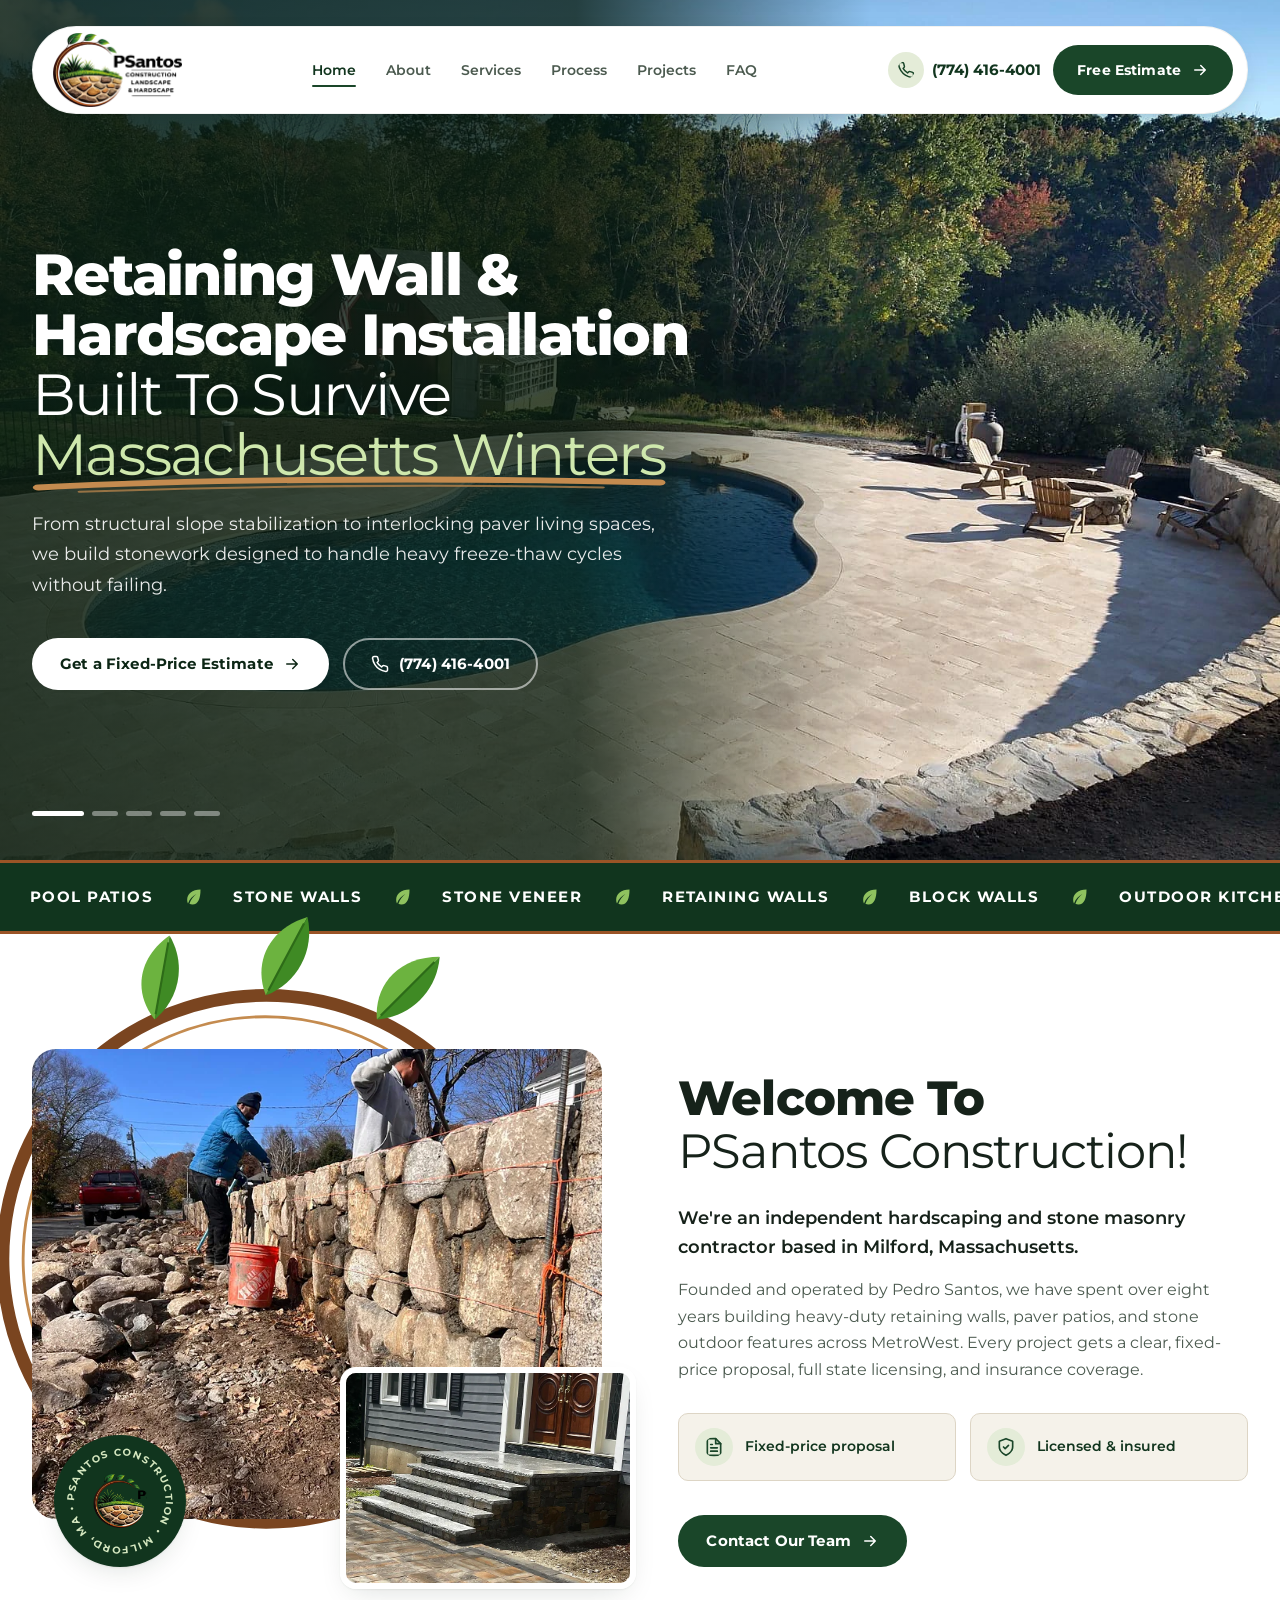
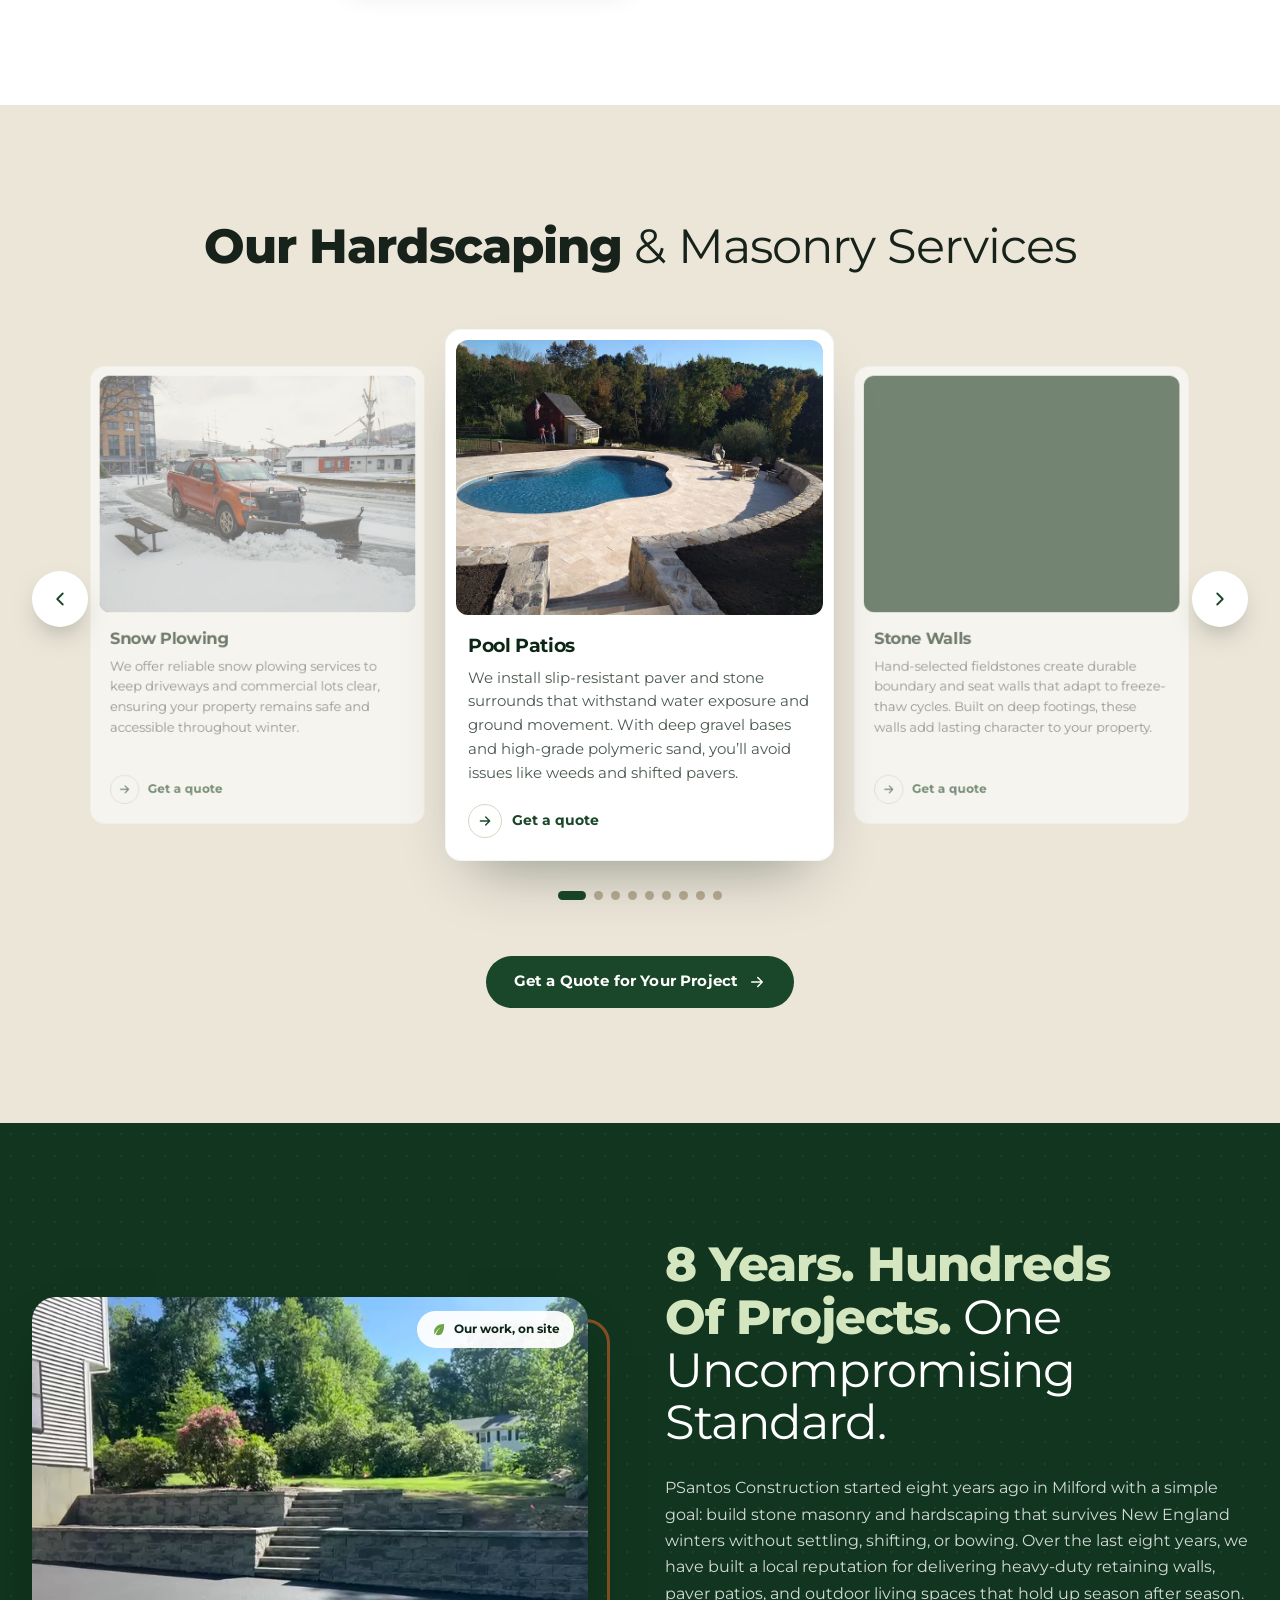
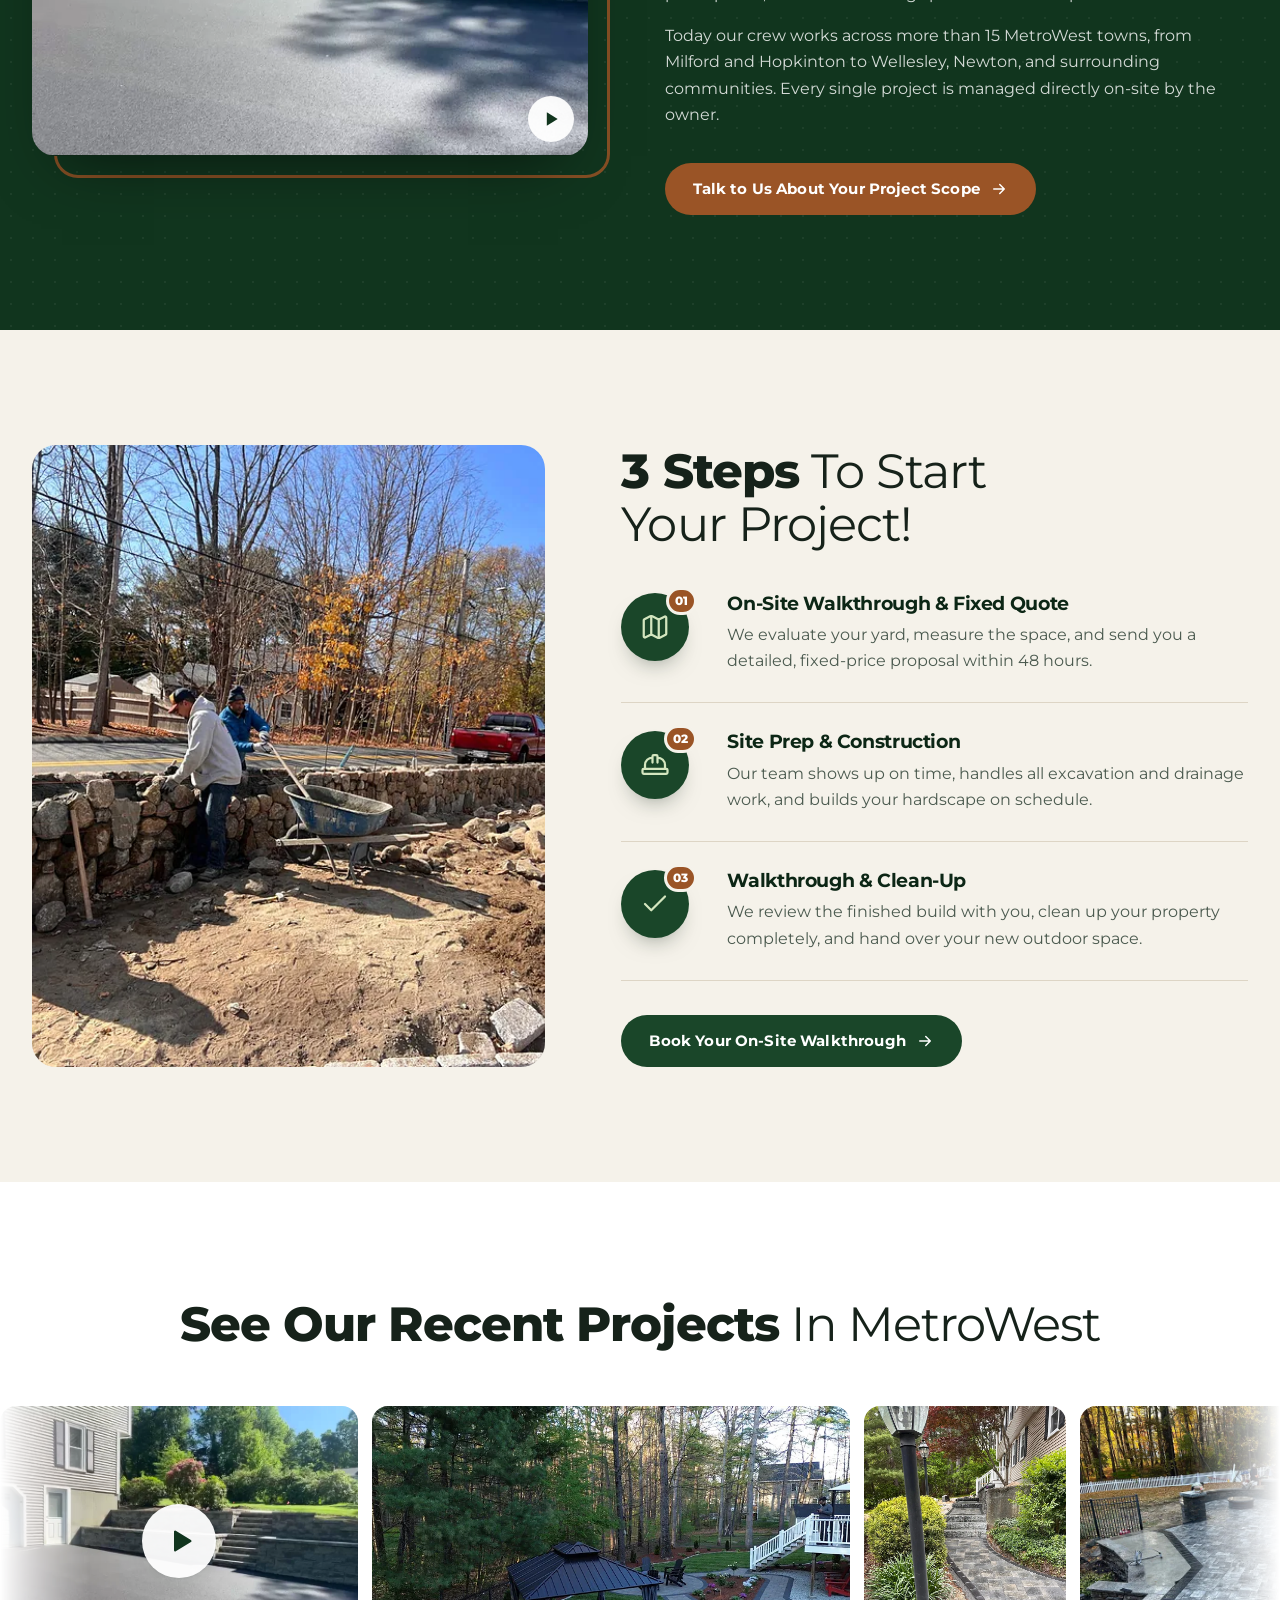
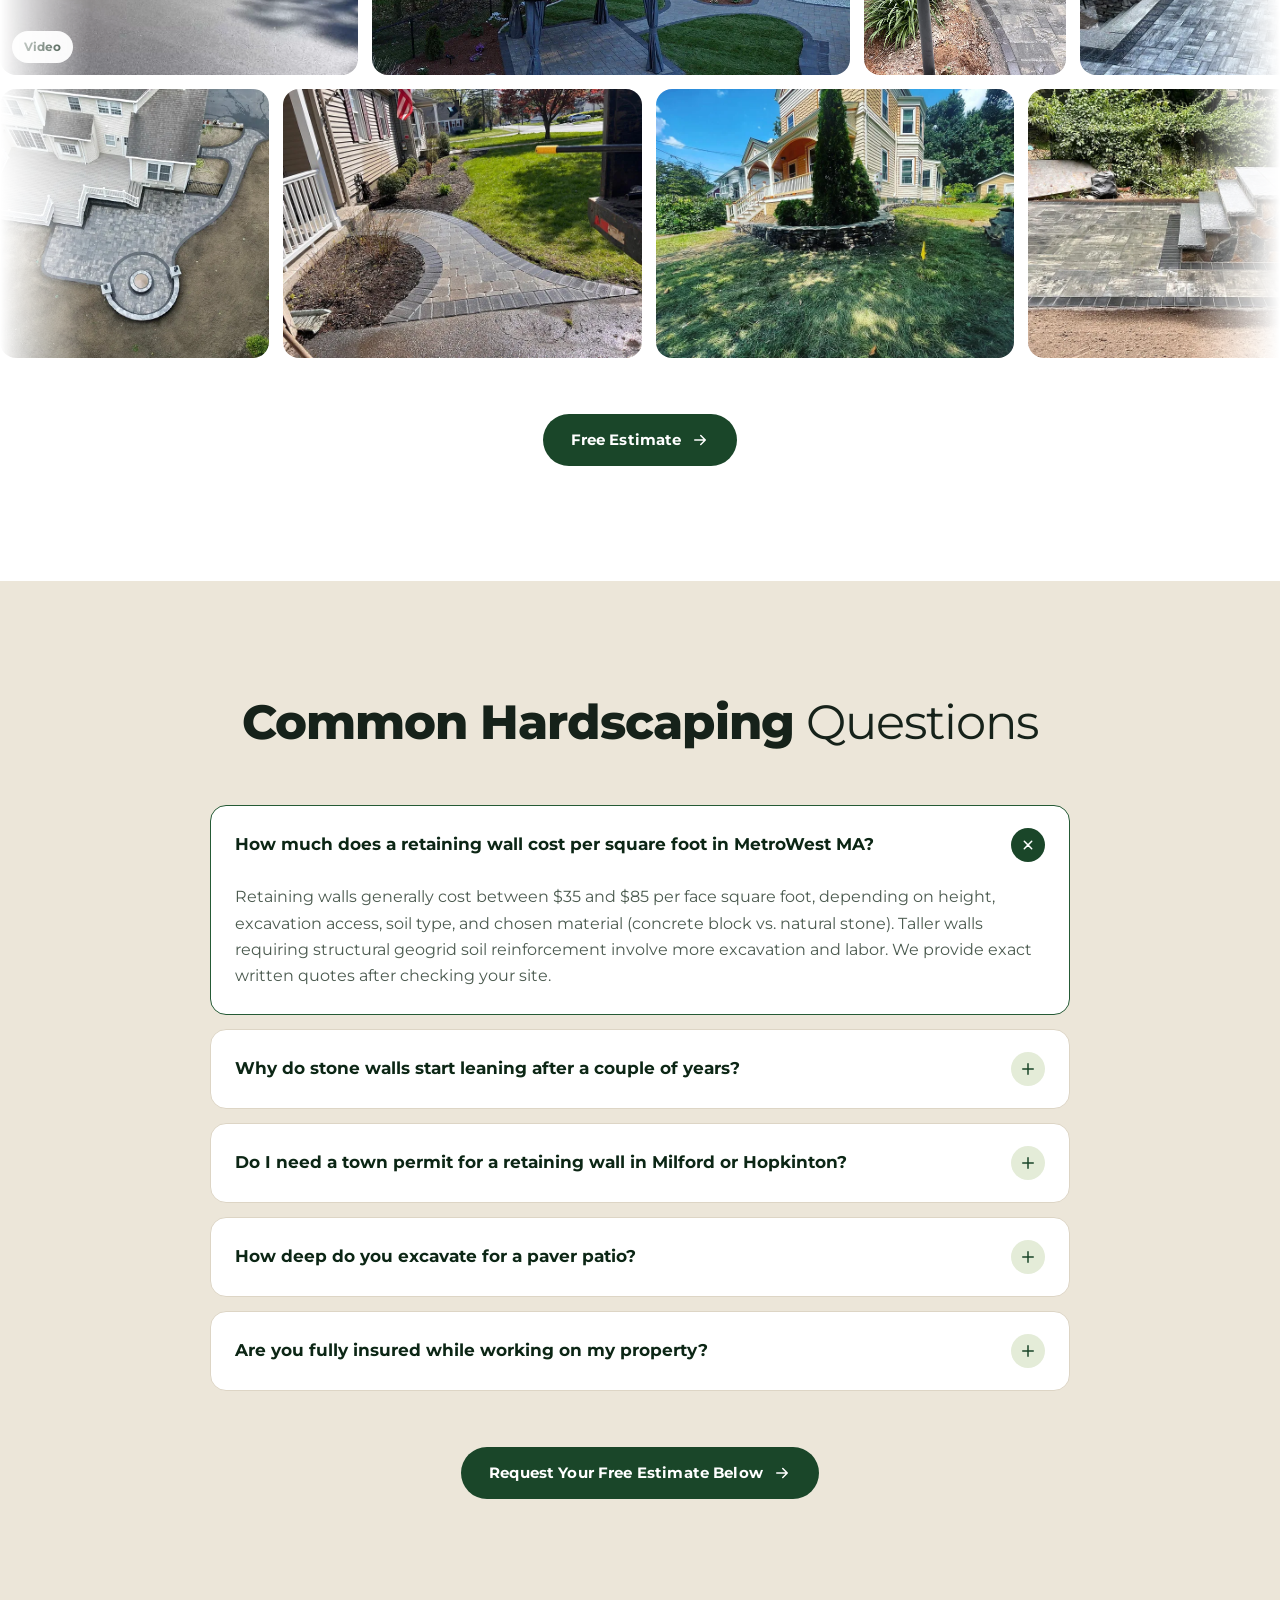
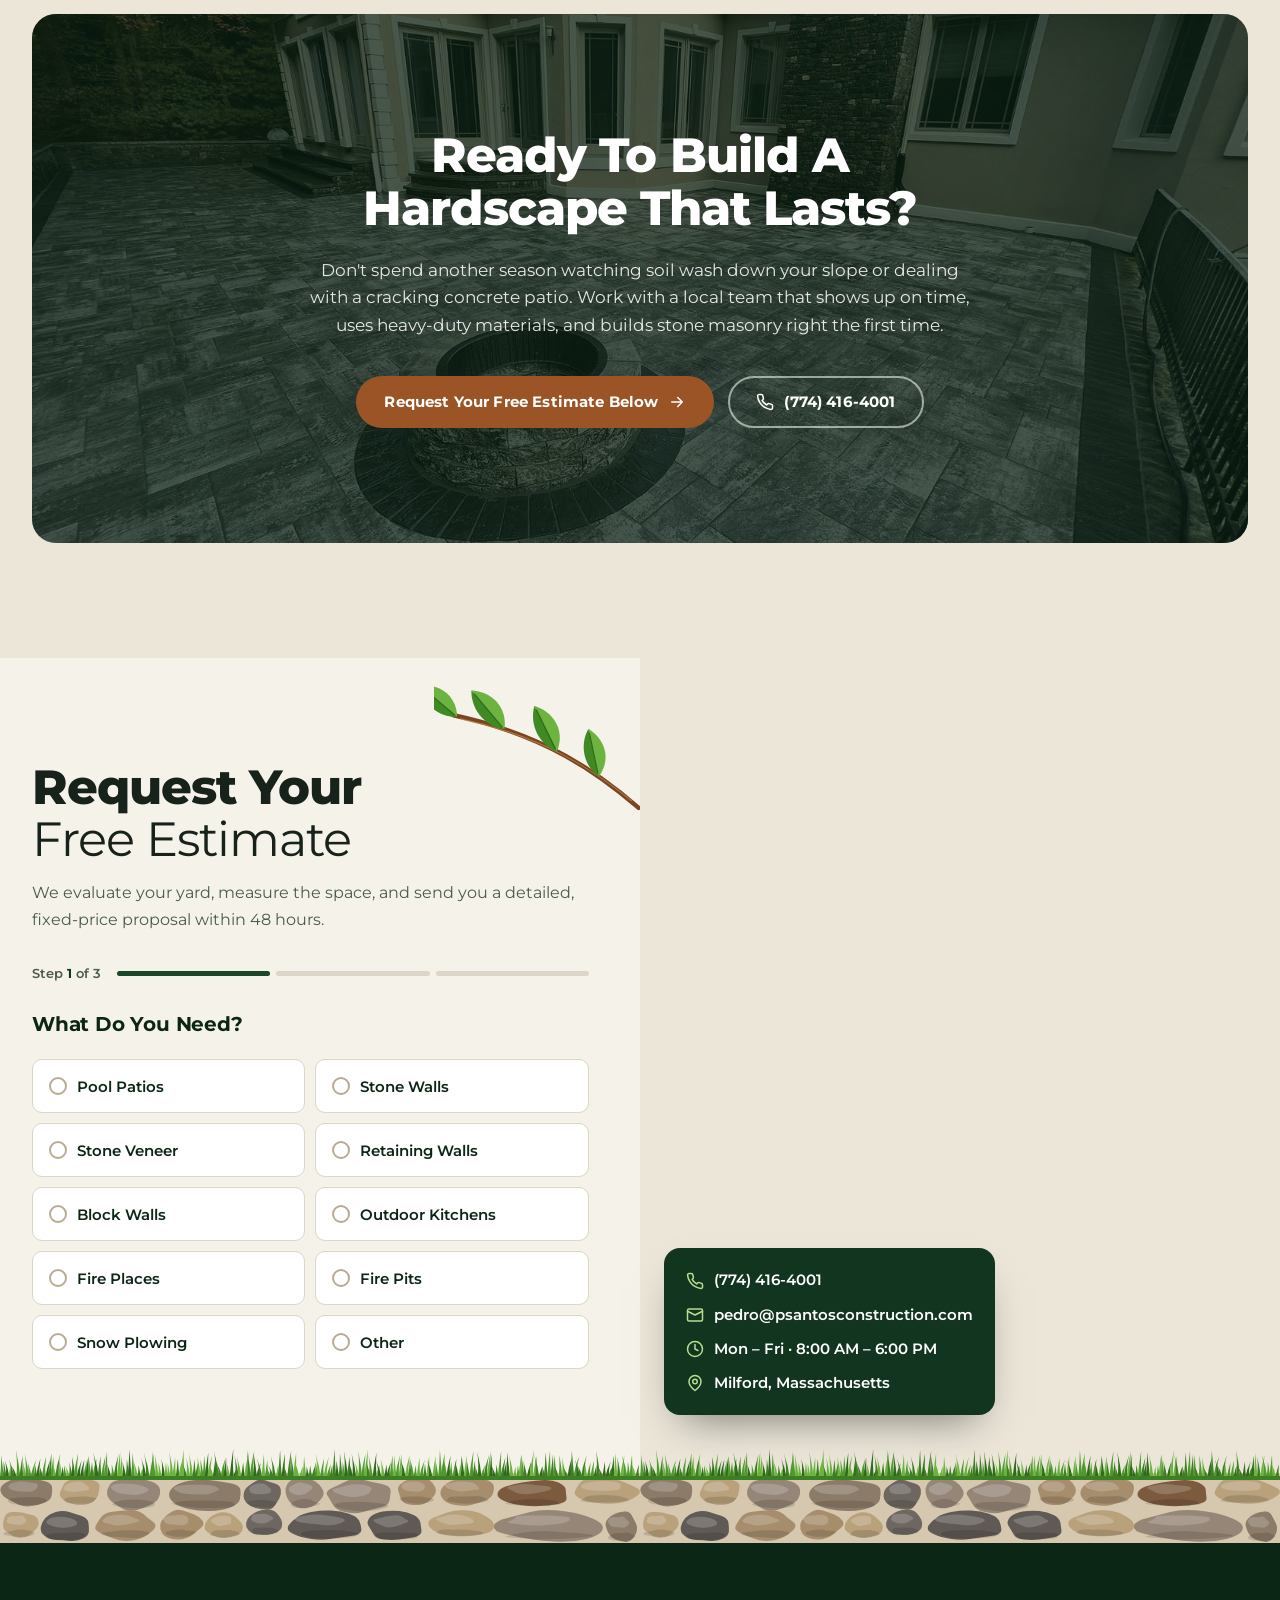
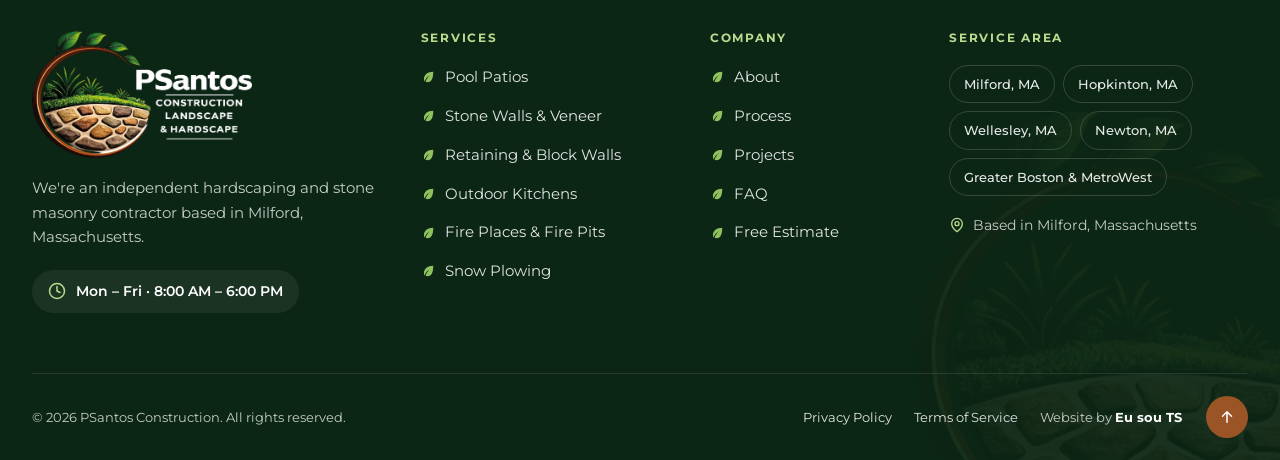
==== commit 1e2623fe: "Organize assets, add essential files, local SEO and form limit - Reorganize images into assets/img/{" ====
--- a/index.html
+++ b/index.html
@@ -14,26 +14,36 @@
   <meta name="description" content="Custom retaining walls, paver patios, and outdoor kitchens in Milford, Hopkinton, Wellesley, &amp; Greater Boston. 8+ years experience, fully licensed &amp; insured. Request a quote!">
   <link rel="canonical" href="https://psantosconstruction.com/">
   <meta name="robots" content="index, follow, max-image-preview:large">
+  <meta name="keywords" content="retaining wall contractor Milford MA, hardscape contractor Milford MA, paver patio installation Milford MA, stone wall contractor MetroWest MA, outdoor kitchen Milford MA">
+  <meta name="author" content="PSantos Construction">
+  <meta name="geo.region" content="US-MA">
+  <meta name="geo.placename" content="Milford, Massachusetts">
   <meta name="theme-color" content="#11351e">
 
   <meta property="og:type" content="website">
   <meta property="og:site_name" content="PSantos Construction">
+  <meta property="og:locale" content="en_US">
   <meta property="og:title" content="Retaining wall &amp; hardscape contractor Milford, MA | PSantos Construction">
   <meta property="og:description" content="Custom retaining walls, paver patios, and outdoor kitchens in Milford, Hopkinton, Wellesley, &amp; Greater Boston. 8+ years experience, fully licensed &amp; insured. Request a quote!">
   <meta property="og:url" content="https://psantosconstruction.com/">
-  <meta property="og:image" content="https://psantosconstruction.com/assets/img/og-psantos-construction.jpg">
+  <meta property="og:image" content="https://psantosconstruction.com/assets/img/brand/og-psantos-construction.jpg">
   <meta property="og:image:width" content="1200">
   <meta property="og:image:height" content="630">
   <meta name="twitter:card" content="summary_large_image">
+  <meta name="twitter:title" content="Retaining wall &amp; hardscape contractor Milford, MA | PSantos Construction">
+  <meta name="twitter:description" content="Custom retaining walls, paver patios, and outdoor kitchens in Milford, Hopkinton, Wellesley, &amp; Greater Boston. 8+ years experience, fully licensed &amp; insured. Request a quote!">
+  <meta name="twitter:image" content="https://psantosconstruction.com/assets/img/brand/og-psantos-construction.jpg">
+  <meta property="og:image:alt" content="Pool patio with travertine pavers and a fieldstone retaining wall built by PSantos Construction in Milford, MA">
 
   <link rel="icon" href="favicon.ico" sizes="any">
   <link rel="icon" type="image/png" href="favicon.png">
   <link rel="apple-touch-icon" href="apple-touch-icon.png">
+  <link rel="manifest" href="site.webmanifest">
 
   <link rel="preconnect" href="https://fonts.googleapis.com">
   <link rel="preconnect" href="https://fonts.gstatic.com" crossorigin>
   <link rel="stylesheet" href="https://fonts.googleapis.com/css2?family=Montserrat:wght@400;500;600;700;800&display=swap">
-  <link rel="preload" as="image" href="assets/img/hero-pool-patio-fieldstone-wall-1200.webp" imagesrcset="assets/img/hero-pool-patio-fieldstone-wall-800.webp 800w, assets/img/hero-pool-patio-fieldstone-wall-1200.webp 1200w, assets/img/hero-pool-patio-fieldstone-wall.webp 1600w" imagesizes="100vw" fetchpriority="high">
+  <link rel="preload" as="image" href="assets/img/hero/hero-pool-patio-fieldstone-wall-1200.webp" imagesrcset="assets/img/hero/hero-pool-patio-fieldstone-wall-800.webp 800w, assets/img/hero/hero-pool-patio-fieldstone-wall-1200.webp 1200w, assets/img/hero/hero-pool-patio-fieldstone-wall.webp 1600w" imagesizes="100vw" fetchpriority="high">
   <script>document.documentElement.classList.add("js");try{if(sessionStorage.getItem("psPre"))document.documentElement.classList.add("skip-pre")}catch(e){}</script>
   <link rel="stylesheet" href="assets/css/style.css?v=36">
 
@@ -46,8 +56,8 @@
         "@id": "https://psantosconstruction.com/#business",
         "name": "PSantos Construction",
         "url": "https://psantosconstruction.com/",
-        "logo": "https://psantosconstruction.com/assets/img/psantos-logo.webp",
-        "image": "https://psantosconstruction.com/assets/img/og-psantos-construction.jpg",
+        "logo": "https://psantosconstruction.com/assets/img/brand/psantos-logo.webp",
+        "image": "https://psantosconstruction.com/assets/img/brand/og-psantos-construction.jpg",
         "description": "Independent hardscaping and stone masonry contractor based in Milford, Massachusetts.",
         "telephone": "+1-774-416-4001",
         "email": "pedro@psantosconstruction.com",
@@ -147,7 +157,7 @@
         <div class="pre-row"><span class="pre-block" style="--i:5;--c:#7b6f63"></span><span class="pre-block" style="--i:6;--c:#c2ab86"></span><span class="pre-block" style="--i:7;--c:#5f5a55"></span><span class="pre-block" style="--i:8;--c:#a68d6c"></span></div>
         <div class="pre-row"><span class="pre-block" style="--i:0;--c:#8c7b68"></span><span class="pre-block" style="--i:1;--c:#a68d6c"></span><span class="pre-block" style="--i:2;--c:#6d6760"></span><span class="pre-block" style="--i:3;--c:#b9a17c"></span><span class="pre-block" style="--i:4;--c:#958677"></span></div>
       </div>
-      <img class="pre-logo" src="assets/img/psantos-logo.webp" width="520" height="299" alt="">
+      <img class="pre-logo" src="assets/img/brand/psantos-logo.webp" width="520" height="299" alt="">
     </div>
   </div>
   <a class="skip-link" href="#main">Skip to content</a>
@@ -155,7 +165,7 @@
   <header class="site-header" id="top">
     <div class="container"><div class="header-inner">
       <a class="brand" href="#top" aria-label="PSantos Construction — back to top">
-        <img src="assets/img/psantos-logo.webp" width="520" height="299" alt="PSantos Construction — Landscape &amp; Hardscape">
+        <img src="assets/img/brand/psantos-logo.webp" width="520" height="299" alt="PSantos Construction — Landscape &amp; Hardscape">
       </a>
       <nav class="nav" id="site-nav" aria-label="Main">
         <ul>
@@ -187,11 +197,11 @@
     <!-- ============ HERO ============ -->
     <section class="hero" id="home" aria-labelledby="hero-title">
       <div class="hero-slides" aria-hidden="true">
-        <img class="hero-slide is-active" src="assets/img/hero-pool-patio-fieldstone-wall-1200.webp" srcset="assets/img/hero-pool-patio-fieldstone-wall-800.webp 800w, assets/img/hero-pool-patio-fieldstone-wall-1200.webp 1200w, assets/img/hero-pool-patio-fieldstone-wall.webp 1600w" sizes="100vw" width="1600" height="1200" fetchpriority="high" style="object-position:center 62%" alt="Pool patio with travertine pavers and curved fieldstone retaining wall built by PSantos Construction">
-        <img class="hero-slide" data-src="assets/img/hero-backyard-hardscape-aerial-1200.webp" data-srcset="assets/img/hero-backyard-hardscape-aerial-800.webp 800w, assets/img/hero-backyard-hardscape-aerial-1200.webp 1200w, assets/img/hero-backyard-hardscape-aerial.webp 1600w" sizes="100vw" width="1600" height="1200" decoding="async" style="object-position:center 55%" alt="Backyard hardscape with paver walkways, fire pit patio and gazebo pad">
-        <img class="hero-slide" data-src="assets/img/hero-block-seat-wall-fire-pit-1200.webp" data-srcset="assets/img/hero-block-seat-wall-fire-pit-800.webp 800w, assets/img/hero-block-seat-wall-fire-pit-1200.webp 1200w, assets/img/hero-block-seat-wall-fire-pit.webp 1600w" sizes="100vw" width="1600" height="1200" decoding="async" style="object-position:center 60%" alt="Block seat wall with built-in lighting around a paver fire pit patio">
-        <img class="hero-slide" data-src="assets/img/hero-block-retaining-wall-steps-1200.webp" data-srcset="assets/img/hero-block-retaining-wall-steps-800.webp 800w, assets/img/hero-block-retaining-wall-steps-1200.webp 1200w, assets/img/hero-block-retaining-wall-steps.webp 1600w" sizes="100vw" width="1600" height="1200" decoding="async" style="object-position:center 55%" alt="Two-tier block retaining wall with steps above a new driveway">
-        <img class="hero-slide" data-src="assets/img/hero-paver-fire-pit-night-1200.webp" data-srcset="assets/img/hero-paver-fire-pit-night-800.webp 800w, assets/img/hero-paver-fire-pit-night-1200.webp 1200w, assets/img/hero-paver-fire-pit-night.webp 1600w" sizes="100vw" width="1600" height="1200" decoding="async" style="object-position:center 60%" alt="Paver fire pit patio lit at night with seat wall">
+        <img class="hero-slide is-active" src="assets/img/hero/hero-pool-patio-fieldstone-wall-1200.webp" srcset="assets/img/hero/hero-pool-patio-fieldstone-wall-800.webp 800w, assets/img/hero/hero-pool-patio-fieldstone-wall-1200.webp 1200w, assets/img/hero/hero-pool-patio-fieldstone-wall.webp 1600w" sizes="100vw" width="1600" height="1200" fetchpriority="high" style="object-position:center 62%" alt="Pool patio with travertine pavers and a curved fieldstone retaining wall built by PSantos Construction in Milford, MA">
+        <img class="hero-slide" data-src="assets/img/hero/hero-backyard-hardscape-aerial-1200.webp" data-srcset="assets/img/hero/hero-backyard-hardscape-aerial-800.webp 800w, assets/img/hero/hero-backyard-hardscape-aerial-1200.webp 1200w, assets/img/hero/hero-backyard-hardscape-aerial.webp 1600w" sizes="100vw" width="1600" height="1200" decoding="async" style="object-position:center 55%" alt="Backyard hardscape with paver walkways, fire pit patio and gazebo pad">
+        <img class="hero-slide" data-src="assets/img/hero/hero-block-seat-wall-fire-pit-1200.webp" data-srcset="assets/img/hero/hero-block-seat-wall-fire-pit-800.webp 800w, assets/img/hero/hero-block-seat-wall-fire-pit-1200.webp 1200w, assets/img/hero/hero-block-seat-wall-fire-pit.webp 1600w" sizes="100vw" width="1600" height="1200" decoding="async" style="object-position:center 60%" alt="Block seat wall with built-in lighting around a paver fire pit patio">
+        <img class="hero-slide" data-src="assets/img/hero/hero-block-retaining-wall-steps-1200.webp" data-srcset="assets/img/hero/hero-block-retaining-wall-steps-800.webp 800w, assets/img/hero/hero-block-retaining-wall-steps-1200.webp 1200w, assets/img/hero/hero-block-retaining-wall-steps.webp 1600w" sizes="100vw" width="1600" height="1200" decoding="async" style="object-position:center 55%" alt="Two-tier block retaining wall with steps above a new driveway">
+        <img class="hero-slide" data-src="assets/img/hero/hero-paver-fire-pit-night-1200.webp" data-srcset="assets/img/hero/hero-paver-fire-pit-night-800.webp 800w, assets/img/hero/hero-paver-fire-pit-night-1200.webp 1200w, assets/img/hero/hero-paver-fire-pit-night.webp 1600w" sizes="100vw" width="1600" height="1200" decoding="async" style="object-position:center 60%" alt="Paver fire pit patio lit at night with seat wall">
       </div>
       <div class="container hero-copy">
         <h1 class="h1" id="hero-title"><strong>Retaining wall &amp; hardscape installation</strong> built to survive <span class="hl">Massachusetts winters</span></h1>
@@ -261,18 +271,18 @@
             </g>
           </svg>
           <div class="main">
-            <img src="assets/img/pedro-santos-building-stone-wall-1200.webp"
-                 srcset="assets/img/pedro-santos-building-stone-wall-800.webp 800w, assets/img/pedro-santos-building-stone-wall-1200.webp 1200w"
+            <img src="assets/img/projects/pedro-santos-building-stone-wall-1200.webp"
+                 srcset="assets/img/projects/pedro-santos-building-stone-wall-800.webp 800w, assets/img/projects/pedro-santos-building-stone-wall-1200.webp 1200w"
                  sizes="(max-width: 920px) 100vw, 44vw" width="1600" height="1200" loading="lazy" decoding="async"
-                 alt="Pedro Santos and crew hand-building a fieldstone wall on site in MetroWest Massachusetts">
+                 alt="Pedro Santos and his crew hand-building a fieldstone retaining wall on site in MetroWest, Massachusetts">
           </div>
           <div class="inset">
-            <img src="assets/img/granite-steps-stone-veneer-entry-800.webp" width="800" height="600" loading="lazy" decoding="async"
-                 alt="Granite front steps with stone veneer riser and paver landing">
+            <img src="assets/img/projects/granite-steps-stone-veneer-entry-800.webp" width="800" height="600" loading="lazy" decoding="async"
+                 alt="Granite front steps with stone veneer riser and paver landing, a hardscape project in Milford, MA">
           </div>
           <div class="seal" aria-hidden="true">
             <svg class="ring" viewBox="0 0 120 120"><defs><path id="seal-path" d="M60 60m-47 0a47 47 0 1 1 94 0a47 47 0 1 1-94 0"/></defs><text><textPath href="#seal-path" textLength="292" lengthAdjust="spacing">PSantos Construction • Milford, MA •</textPath></text></svg>
-            <img src="favicon.png" width="512" height="512" alt="">
+            <img src="assets/img/brand/emblem.webp" width="400" height="400" alt="">
           </div>
         </div>
         <div class="about-copy reveal">
@@ -303,8 +313,8 @@
         <div class="services-grid svc-track" id="svc-track">
           <article class="service-card">
             <div class="service-media">
-              <img src="assets/img/pool-deck-pavers-stone-wall-800.webp" width="800" height="600" loading="lazy" decoding="async"
-                   alt="Paver pool patio surround with fieldstone retaining wall around a freeform inground pool">
+              <img src="assets/img/services/pool-deck-pavers-stone-wall-800.webp" width="800" height="600" loading="lazy" decoding="async"
+                   alt="Paver pool patio surround with a fieldstone retaining wall around a freeform inground pool in Massachusetts">
             </div>
             <div class="service-body">
               <h3>Pool Patios</h3>
@@ -315,7 +325,7 @@
 
           <article class="service-card">
             <div class="service-media">
-              <img src="assets/img/fieldstone-wall-fire-pit-patio-800.webp" width="800" height="600" loading="lazy" decoding="async"
+              <img src="assets/img/services/fieldstone-wall-fire-pit-patio-800.webp" width="800" height="600" loading="lazy" decoding="async"
                    alt="Natural fieldstone wall and fieldstone fire pit on a stamped patio">
             </div>
             <div class="service-body">
@@ -327,8 +337,8 @@
 
           <article class="service-card">
             <div class="service-media">
-              <img src="assets/img/natural-stone-veneer-foundation-800.webp" width="800" height="1067" loading="lazy" decoding="async"
-                   alt="Natural thin stone veneer applied over a concrete house foundation">
+              <img src="assets/img/services/natural-stone-veneer-foundation-800.webp" width="800" height="1067" loading="lazy" decoding="async"
+                   alt="Natural thin stone veneer applied over a concrete house foundation in Massachusetts">
             </div>
             <div class="service-body">
               <h3>Stone Veneer</h3>
@@ -339,8 +349,8 @@
 
           <article class="service-card">
             <div class="service-media">
-              <img src="assets/img/block-retaining-wall-steps-driveway-800.webp" width="800" height="600" loading="lazy" decoding="async"
-                   alt="Two-tier block retaining wall with built-in steps along a new driveway">
+              <img src="assets/img/services/block-retaining-wall-steps-driveway-800.webp" width="800" height="600" loading="lazy" decoding="async"
+                   alt="Two-tier block retaining wall with built-in steps along a new driveway, built by PSantos Construction in Milford, MA">
             </div>
             <div class="service-body">
               <h3>Retaining Walls</h3>
@@ -351,7 +361,7 @@
 
           <article class="service-card">
             <div class="service-media">
-              <img src="assets/img/block-seat-wall-fire-pit-lighting-800.webp" width="800" height="600" loading="lazy" decoding="async"
+              <img src="assets/img/services/block-seat-wall-fire-pit-lighting-800.webp" width="800" height="600" loading="lazy" decoding="async"
                    alt="Segmental block seat wall with lighting and pillars around a paver patio">
             </div>
             <div class="service-body">
@@ -363,7 +373,7 @@
 
           <article class="service-card">
             <div class="service-media">
-              <img src="assets/img/outdoor-kitchen-grill-covered-patio-800.webp" srcset="assets/img/outdoor-kitchen-grill-covered-patio-800.webp 800w, assets/img/outdoor-kitchen-grill-covered-patio-1200.webp 1200w" sizes="(max-width: 600px) 100vw, (max-width: 980px) 50vw, 400px" width="800" height="534" loading="lazy" decoding="async" style="object-position:center"
+              <img src="assets/img/services/outdoor-kitchen-grill-covered-patio-800.webp" srcset="assets/img/services/outdoor-kitchen-grill-covered-patio-800.webp 800w, assets/img/services/outdoor-kitchen-grill-covered-patio-1200.webp 1200w" sizes="(max-width: 600px) 100vw, (max-width: 980px) 50vw, 400px" width="800" height="534" loading="lazy" decoding="async" style="object-position:center"
                    alt="Covered outdoor kitchen with built-in grill and counter beside a pool patio">
             </div>
             <div class="service-body">
@@ -375,7 +385,7 @@
 
           <article class="service-card">
             <div class="service-media">
-              <img src="assets/img/stone-outdoor-fireplace-chimney-800.webp" srcset="assets/img/stone-outdoor-fireplace-chimney-800.webp 800w, assets/img/stone-outdoor-fireplace-chimney-1200.webp 1200w" sizes="(max-width: 600px) 100vw, (max-width: 980px) 50vw, 400px" width="800" height="1200" loading="lazy" decoding="async" style="object-position:center 62%"
+              <img src="assets/img/services/stone-outdoor-fireplace-chimney-800.webp" srcset="assets/img/services/stone-outdoor-fireplace-chimney-800.webp 800w, assets/img/services/stone-outdoor-fireplace-chimney-1200.webp 1200w" sizes="(max-width: 600px) 100vw, (max-width: 980px) 50vw, 400px" width="800" height="1200" loading="lazy" decoding="async" style="object-position:center 62%"
                    alt="Outdoor stone fireplace with chimney">
             </div>
             <div class="service-body">
@@ -387,7 +397,7 @@
 
           <article class="service-card">
             <div class="service-media">
-              <img src="assets/img/paver-fire-pit-patio-night-800.webp" width="800" height="600" loading="lazy" decoding="async"
+              <img src="assets/img/services/paver-fire-pit-patio-night-800.webp" width="800" height="600" loading="lazy" decoding="async"
                    alt="Paver fire pit lit at night with seat wall and Adirondack chairs">
             </div>
             <div class="service-body">
@@ -399,7 +409,7 @@
 
           <article class="service-card">
             <div class="service-media">
-              <img src="assets/img/pickup-truck-snow-plow-800.webp" srcset="assets/img/pickup-truck-snow-plow-800.webp 800w, assets/img/pickup-truck-snow-plow-1200.webp 1200w" sizes="(max-width: 600px) 100vw, (max-width: 980px) 50vw, 400px" width="800" height="534" loading="lazy" decoding="async" style="object-position:72% center"
+              <img src="assets/img/services/pickup-truck-snow-plow-800.webp" srcset="assets/img/services/pickup-truck-snow-plow-800.webp 800w, assets/img/services/pickup-truck-snow-plow-1200.webp 1200w" sizes="(max-width: 600px) 100vw, (max-width: 980px) 50vw, 400px" width="800" height="534" loading="lazy" decoding="async" style="object-position:72% center"
                    alt="Pickup truck with snow plow clearing a snowy lot">
             </div>
             <div class="service-body">
@@ -439,7 +449,7 @@
         <div class="why-grid">
           <div class="why-media reveal">
             <div class="why-video">
-              <video id="why-video" src="assets/video/retaining-wall-driveway-walkthrough-2.mp4" poster="assets/img/video-poster-2.webp" muted loop playsinline preload="none" aria-label="Video: block retaining wall with built-in steps along a new driveway"></video>
+              <video id="why-video" src="assets/video/retaining-wall-driveway-walkthrough-2.mp4" poster="assets/img/ui/video-poster-2.webp" muted loop playsinline preload="none" aria-label="Video: block retaining wall with built-in steps along a new driveway"></video>
               <button class="why-sound" type="button" aria-label="Turn video sound on" aria-pressed="false"><svg class="icon" aria-hidden="true"><use href="#i-play"/></svg></button>
               <span class="why-tag"><svg class="icon" aria-hidden="true"><use href="#i-leaf"/></svg>Our work, on site</span>
             </div>
@@ -460,10 +470,10 @@
     <section class="section" id="process" aria-labelledby="process-title">
       <div class="container process-grid">
         <div class="process-media reveal">
-          <img src="assets/img/crew-building-fieldstone-wall-1200.webp"
-               srcset="assets/img/crew-building-fieldstone-wall-800.webp 800w, assets/img/crew-building-fieldstone-wall-1200.webp 1200w"
+          <img src="assets/img/projects/crew-building-fieldstone-wall-1200.webp"
+               srcset="assets/img/projects/crew-building-fieldstone-wall-800.webp 800w, assets/img/projects/crew-building-fieldstone-wall-1200.webp 1200w"
                sizes="(max-width: 920px) 100vw, 42vw" width="1600" height="1200" loading="lazy" decoding="async"
-               alt="PSantos Construction crew setting fieldstones during site prep and construction">
+               alt="PSantos Construction crew setting fieldstones during site prep and wall construction in Massachusetts">
         </div>
         <div class="process-copy reveal">
           <h2 class="h2" id="process-title"><strong>3 steps</strong> to start your project!</h2>
@@ -505,50 +515,50 @@
 
         <div class="gallery" id="gallery">
           <button class="gallery-item" type="button" data-video="assets/video/retaining-wall-driveway-walkthrough-1.mp4" aria-label="Play video: retaining wall and driveway walkthrough">
-            <img src="assets/img/video-poster-1.webp" width="768" height="576" loading="lazy" decoding="async" alt="Two-tier block retaining wall with steps beside a fresh driveway">
+            <img src="assets/img/ui/video-poster-1.webp" width="768" height="576" loading="lazy" decoding="async" alt="Two-tier block retaining wall with steps beside a fresh driveway">
             <span class="play" aria-hidden="true"><svg class="icon"><use href="#i-play"/></svg></span>
             <span class="tag">Video</span>
           </button>
-          <button class="gallery-item" type="button" data-full="assets/img/paver-walkway-gazebo-patio.webp">
-            <img src="assets/img/paver-walkway-gazebo-patio-800.webp" width="800" height="450" loading="lazy" decoding="async" alt="Curved paver walkways connecting a gazebo pad and fire pit patio">
-          </button>
-          <button class="gallery-item" type="button" data-full="assets/img/paver-walkway-front-entry.webp">
-            <img src="assets/img/paver-walkway-front-entry-800.webp" width="800" height="1067" loading="lazy" decoding="async" alt="Paver walkway with charcoal border leading to front entry steps">
-          </button>
-          <button class="gallery-item" type="button" data-full="assets/img/paver-patio-seat-wall-fire-pit.webp">
-            <img src="assets/img/paver-patio-seat-wall-fire-pit-800.webp" width="800" height="600" loading="lazy" decoding="async" alt="Long paver patio with seat wall and fire pit beside the house">
-          </button>
-          <button class="gallery-item" type="button" data-full="assets/img/fire-pit-patio-lighting-aerial-night.webp">
-            <img src="assets/img/fire-pit-patio-lighting-aerial-night-800.webp" width="800" height="600" loading="lazy" decoding="async" alt="Aerial night view of a lit fire pit patio with seat wall lighting">
-          </button>
-          <button class="gallery-item" type="button" data-full="assets/img/pool-surround-paver-patio.webp">
-            <img src="assets/img/pool-surround-paver-patio-800.webp" width="800" height="1067" loading="lazy" decoding="async" alt="Paver pool surround with contrasting border around a freeform pool">
-          </button>
-          <button class="gallery-item" type="button" data-full="assets/img/granite-steps-stone-veneer-entry.webp">
-            <img src="assets/img/granite-steps-stone-veneer-entry-800.webp" width="800" height="600" loading="lazy" decoding="async" alt="Granite entry steps with stone veneer sides">
-          </button>
-          <button class="gallery-item" type="button" data-full="assets/img/circular-fire-pit-seat-wall-pillars.webp">
-            <img src="assets/img/circular-fire-pit-seat-wall-pillars-800.webp" width="800" height="798" loading="lazy" decoding="async" alt="Circular paver patio with fire pit, curved seat wall and lantern pillars">
-          </button>
-          <button class="gallery-item" type="button" data-full="assets/img/stone-veneer-foundation-patio.webp">
-            <img src="assets/img/stone-veneer-foundation-patio-800.webp" width="800" height="600" loading="lazy" decoding="async" alt="Stone veneer foundation and new paver patio on a colonial home">
+          <button class="gallery-item" type="button" data-full="assets/img/projects/paver-walkway-gazebo-patio.webp">
+            <img src="assets/img/projects/paver-walkway-gazebo-patio-800.webp" width="800" height="450" loading="lazy" decoding="async" alt="Curved paver walkways connecting a gazebo pad and fire pit patio">
+          </button>
+          <button class="gallery-item" type="button" data-full="assets/img/projects/paver-walkway-front-entry.webp">
+            <img src="assets/img/projects/paver-walkway-front-entry-800.webp" width="800" height="1067" loading="lazy" decoding="async" alt="Paver walkway with charcoal border leading to front entry steps">
+          </button>
+          <button class="gallery-item" type="button" data-full="assets/img/projects/paver-patio-seat-wall-fire-pit.webp">
+            <img src="assets/img/projects/paver-patio-seat-wall-fire-pit-800.webp" width="800" height="600" loading="lazy" decoding="async" alt="Long paver patio with seat wall and fire pit beside the house">
+          </button>
+          <button class="gallery-item" type="button" data-full="assets/img/projects/fire-pit-patio-lighting-aerial-night.webp">
+            <img src="assets/img/projects/fire-pit-patio-lighting-aerial-night-800.webp" width="800" height="600" loading="lazy" decoding="async" alt="Aerial night view of a lit fire pit patio with seat wall lighting">
+          </button>
+          <button class="gallery-item" type="button" data-full="assets/img/projects/pool-surround-paver-patio.webp">
+            <img src="assets/img/projects/pool-surround-paver-patio-800.webp" width="800" height="1067" loading="lazy" decoding="async" alt="Paver pool surround with contrasting border around a freeform pool">
+          </button>
+          <button class="gallery-item" type="button" data-full="assets/img/projects/granite-steps-stone-veneer-entry.webp">
+            <img src="assets/img/projects/granite-steps-stone-veneer-entry-800.webp" width="800" height="600" loading="lazy" decoding="async" alt="Granite entry steps with stone veneer sides">
+          </button>
+          <button class="gallery-item" type="button" data-full="assets/img/projects/circular-fire-pit-seat-wall-pillars.webp">
+            <img src="assets/img/projects/circular-fire-pit-seat-wall-pillars-800.webp" width="800" height="798" loading="lazy" decoding="async" alt="Circular paver patio with fire pit, curved seat wall and lantern pillars">
+          </button>
+          <button class="gallery-item" type="button" data-full="assets/img/projects/stone-veneer-foundation-patio.webp">
+            <img src="assets/img/projects/stone-veneer-foundation-patio-800.webp" width="800" height="600" loading="lazy" decoding="async" alt="Stone veneer foundation and new paver patio on a colonial home">
           </button>
           <button class="gallery-item" type="button" data-video="assets/video/retaining-wall-driveway-walkthrough-2.mp4" aria-label="Play video: block retaining wall walkthrough">
-            <img src="assets/img/video-poster-2.webp" width="768" height="576" loading="lazy" decoding="async" alt="Block retaining wall with built-in steps above a new driveway">
+            <img src="assets/img/ui/video-poster-2.webp" width="768" height="576" loading="lazy" decoding="async" alt="Block retaining wall with built-in steps above a new driveway">
             <span class="play" aria-hidden="true"><svg class="icon"><use href="#i-play"/></svg></span>
             <span class="tag">Video</span>
           </button>
-          <button class="gallery-item" type="button" data-full="assets/img/stone-veneer-steps-paver-patio.webp">
-            <img src="assets/img/stone-veneer-steps-paver-patio-800.webp" width="800" height="600" loading="lazy" decoding="async" alt="Stone veneer steps with granite treads on a paver patio">
-          </button>
-          <button class="gallery-item" type="button" data-full="assets/img/fieldstone-tree-ring-wall.webp">
-            <img src="assets/img/fieldstone-tree-ring-wall-800.webp" width="800" height="600" loading="lazy" decoding="async" alt="Fieldstone ring wall around a front-yard evergreen">
-          </button>
-          <button class="gallery-item" type="button" data-full="assets/img/curved-paver-walkway-border.webp">
-            <img src="assets/img/curved-paver-walkway-border-800.webp" width="800" height="600" loading="lazy" decoding="async" alt="Curved paver walkway with soldier-course border through garden beds">
-          </button>
-          <button class="gallery-item" type="button" data-full="assets/img/paver-patio-fire-pit-deck-aerial.webp">
-            <img src="assets/img/paver-patio-fire-pit-deck-aerial-800.webp" width="800" height="798" loading="lazy" decoding="async" alt="Aerial view of a paver patio with fire pit extending from a deck">
+          <button class="gallery-item" type="button" data-full="assets/img/projects/stone-veneer-steps-paver-patio.webp">
+            <img src="assets/img/projects/stone-veneer-steps-paver-patio-800.webp" width="800" height="600" loading="lazy" decoding="async" alt="Stone veneer steps with granite treads on a paver patio">
+          </button>
+          <button class="gallery-item" type="button" data-full="assets/img/projects/fieldstone-tree-ring-wall.webp">
+            <img src="assets/img/projects/fieldstone-tree-ring-wall-800.webp" width="800" height="600" loading="lazy" decoding="async" alt="Fieldstone ring wall around a front-yard evergreen">
+          </button>
+          <button class="gallery-item" type="button" data-full="assets/img/projects/curved-paver-walkway-border.webp">
+            <img src="assets/img/projects/curved-paver-walkway-border-800.webp" width="800" height="600" loading="lazy" decoding="async" alt="Curved paver walkway with soldier-course border through garden beds">
+          </button>
+          <button class="gallery-item" type="button" data-full="assets/img/projects/paver-patio-fire-pit-deck-aerial.webp">
+            <img src="assets/img/projects/paver-patio-fire-pit-deck-aerial-800.webp" width="800" height="798" loading="lazy" decoding="async" alt="Aerial view of a paver patio with fire pit extending from a deck">
           </button>
         </div>
         <div class="section-cta">
@@ -597,8 +607,8 @@
     <section class="section section--sand" style="padding-top:0" aria-labelledby="cta-title">
       <div class="container">
         <div class="cta-band reveal">
-          <img src="assets/img/paver-patio-fire-pit-metrowest-1200.webp"
-               srcset="assets/img/paver-patio-fire-pit-metrowest-800.webp 800w, assets/img/paver-patio-fire-pit-metrowest-1200.webp 1200w, assets/img/paver-patio-fire-pit-metrowest.webp 1600w"
+          <img src="assets/img/projects/paver-patio-fire-pit-metrowest-1200.webp"
+               srcset="assets/img/projects/paver-patio-fire-pit-metrowest-800.webp 800w, assets/img/projects/paver-patio-fire-pit-metrowest-1200.webp 1200w, assets/img/projects/paver-patio-fire-pit-metrowest.webp 1600w"
                sizes="100vw" width="1600" height="900" loading="lazy" decoding="async" alt="">
           <h2 class="h2" id="cta-title"><strong>Ready to build a hardscape that lasts?</strong></h2>
           <p>Don't spend another season watching soil wash down your slope or dealing with a cracking concrete patio. Work with a local team that shows up on time, uses heavy-duty materials, and builds stone masonry right the first time.</p>
@@ -709,12 +719,12 @@
 
   <div class="stone-band" aria-hidden="true"></div>
   <footer class="site-footer">
-    <img class="footer-mark" src="favicon.png" width="512" height="512" alt="" loading="lazy" decoding="async">
+    <img class="footer-mark" src="assets/img/brand/emblem.webp" width="400" height="400" alt="" loading="lazy" decoding="async">
     <div class="container">
 
       <div class="footer-grid">
         <div class="footer-brand">
-          <img src="assets/img/psantos-logo-white.webp" width="520" height="299" alt="PSantos Construction" loading="lazy" decoding="async">
+          <img src="assets/img/brand/psantos-logo-white.webp" width="520" height="299" alt="PSantos Construction" loading="lazy" decoding="async">
           <p>We're an independent hardscaping and stone masonry contractor based in Milford, Massachusetts.</p>
           <p class="footer-hours"><svg class="icon" aria-hidden="true"><use href="#i-clock"/></svg>Mon – Fri · 8:00 AM – 6:00 PM</p>
         </div>
--- a/assets/css/style.css
+++ b/assets/css/style.css
@@ -554,7 +554,7 @@
 @keyframes sway-leaves { from { transform: rotate(0deg); } to { transform: rotate(-2.5deg); } }
 @media (max-width: 920px) { .deco-ring { left: -5%; width: 100%; top: -10%; } }
 
-.stone-band { height: 96px; background: url("../img/stone-band.svg") repeat-x left bottom / auto 96px; position: relative; z-index: 1; margin-top: -24px; }
+.stone-band { height: 96px; background: url("../img/ui/stone-band.svg") repeat-x left bottom / auto 96px; position: relative; z-index: 1; margin-top: -24px; }
 @media (max-width: 640px) { .stone-band { height: 72px; background-size: auto 72px; margin-top: -18px; } }
 
 @media (prefers-reduced-motion: reduce) {
@@ -703,3 +703,6 @@
 h1, h2, h3, .step-title { text-wrap: balance; }
 .hero .h1 { text-wrap: balance; }
 .lead, .hero-sub, .answer p, .service-body p, .step p { text-wrap: pretty; }
+
+.form-limit { margin-top: 16px; padding: 14px 16px; border-radius: var(--r-sm); background: #fdecea; color: #7a1d16; font-weight: 600; font-size: .9rem; }
+.form-limit a { color: inherit; text-decoration: underline; }
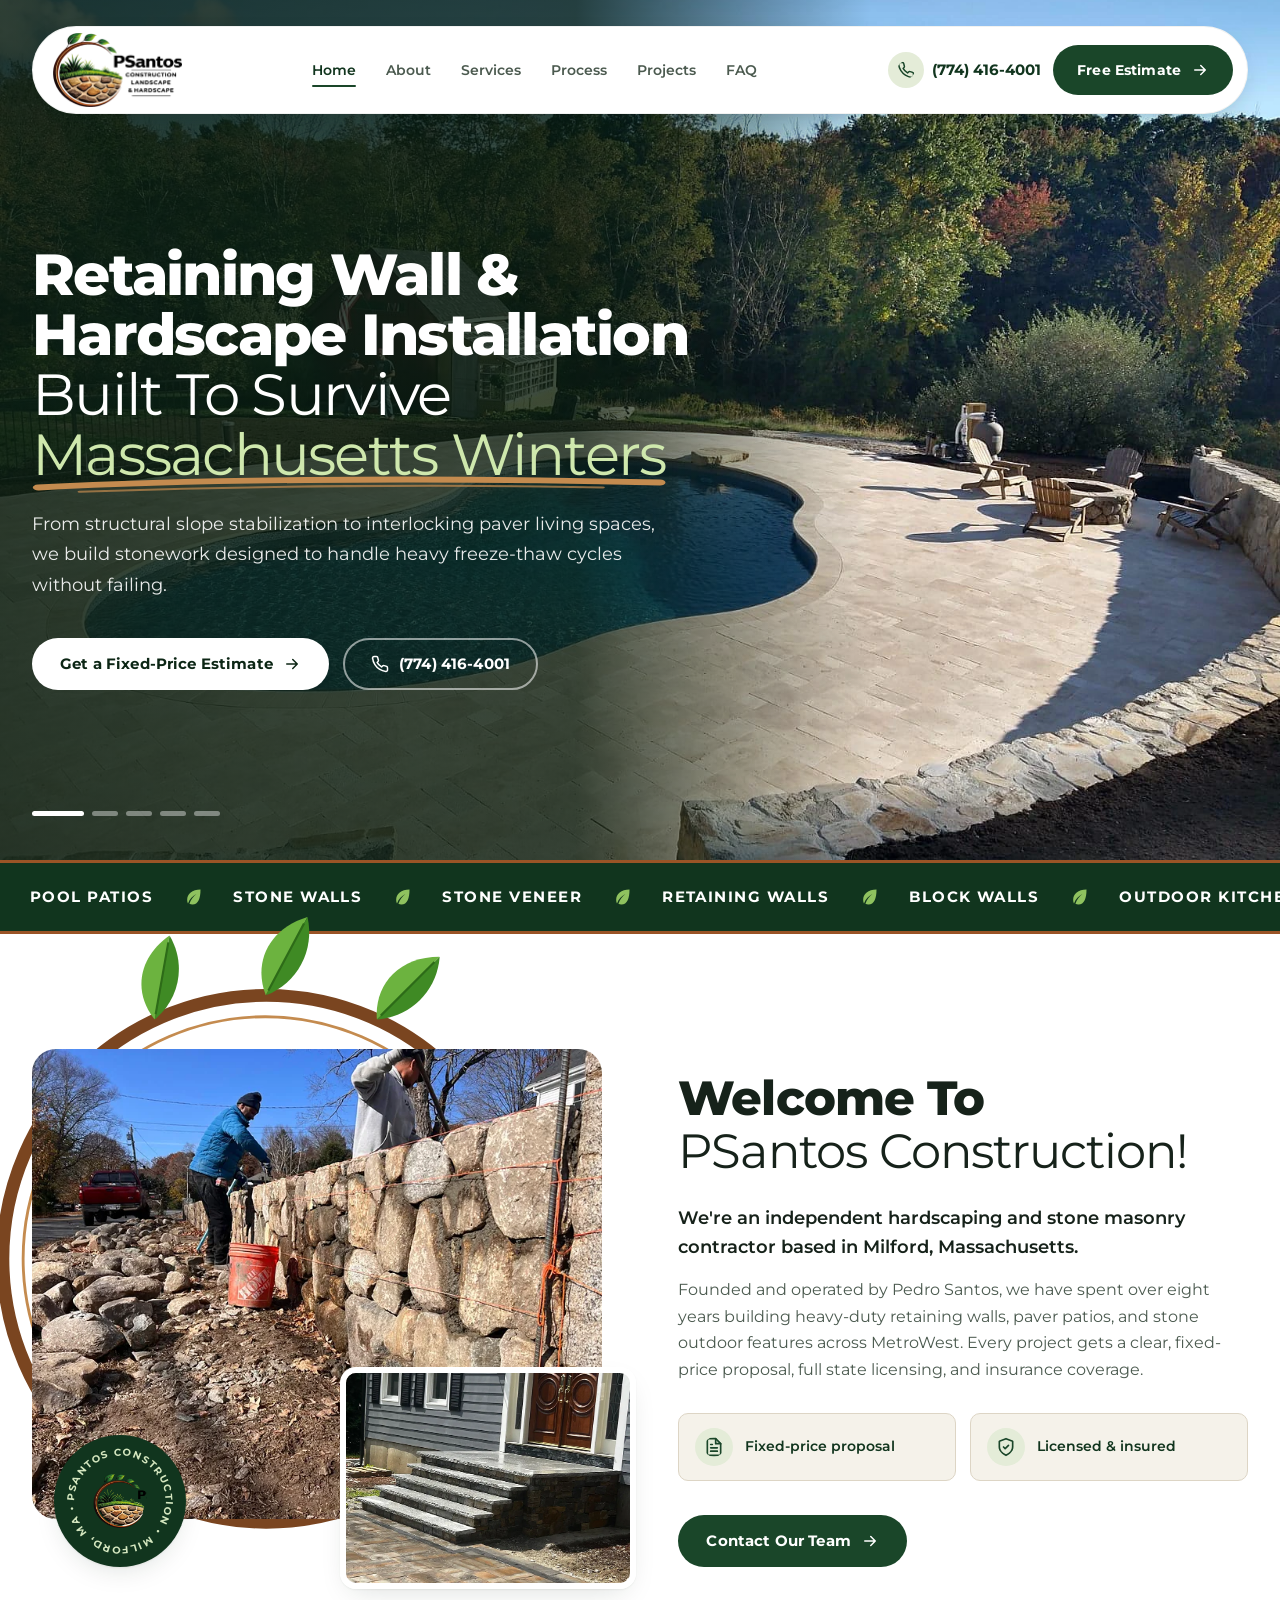
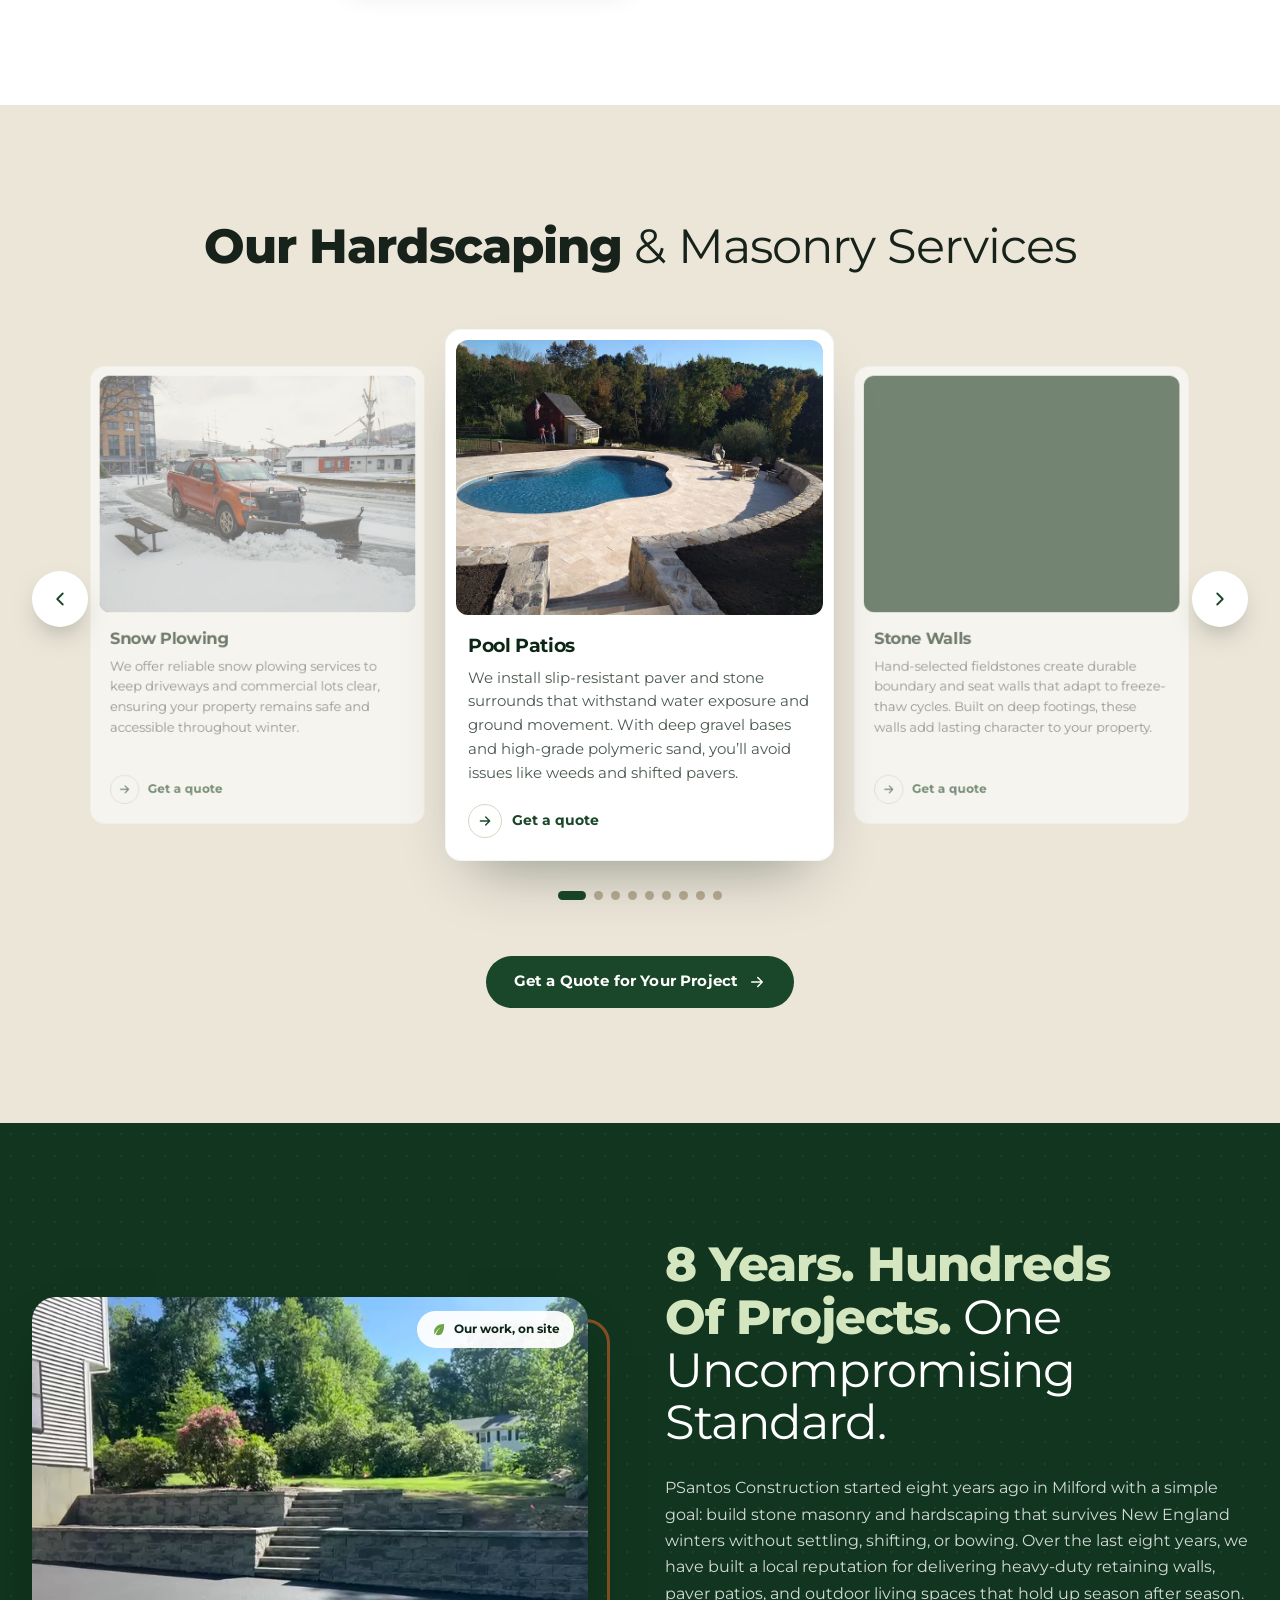
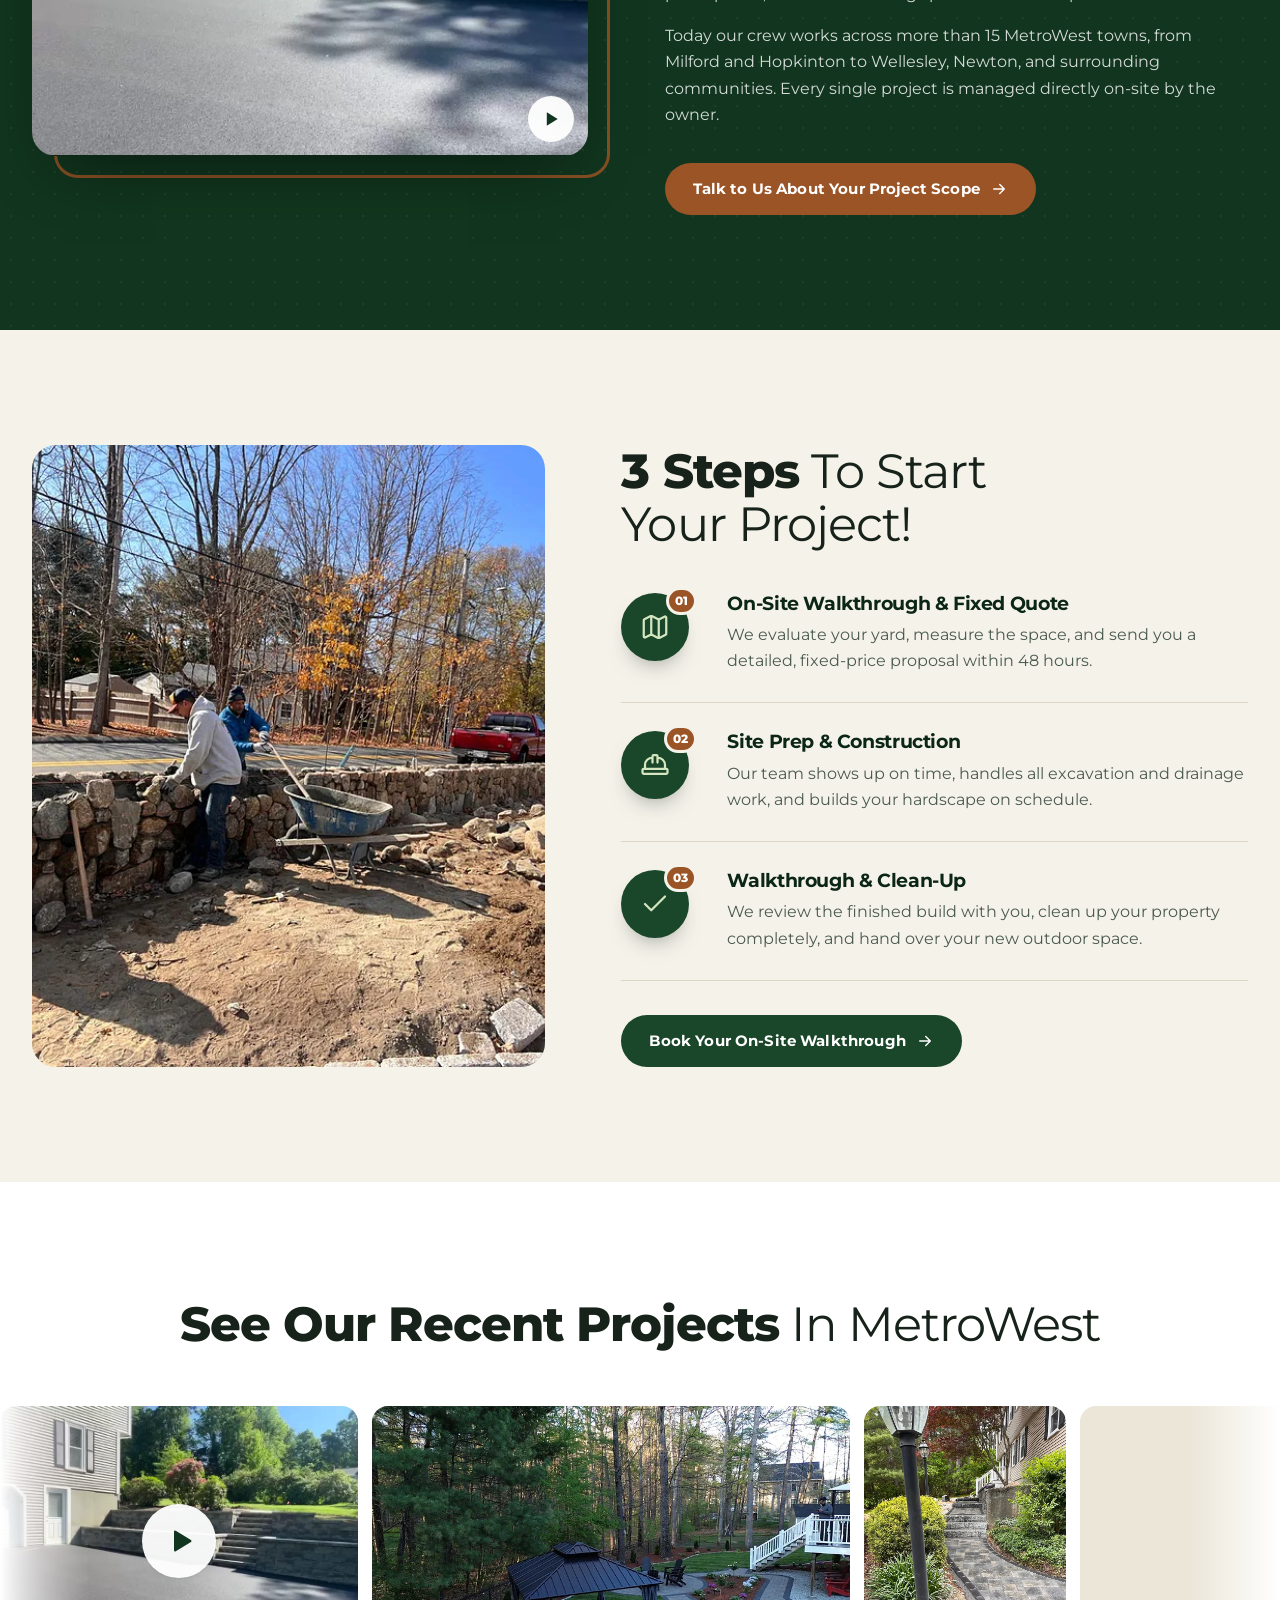
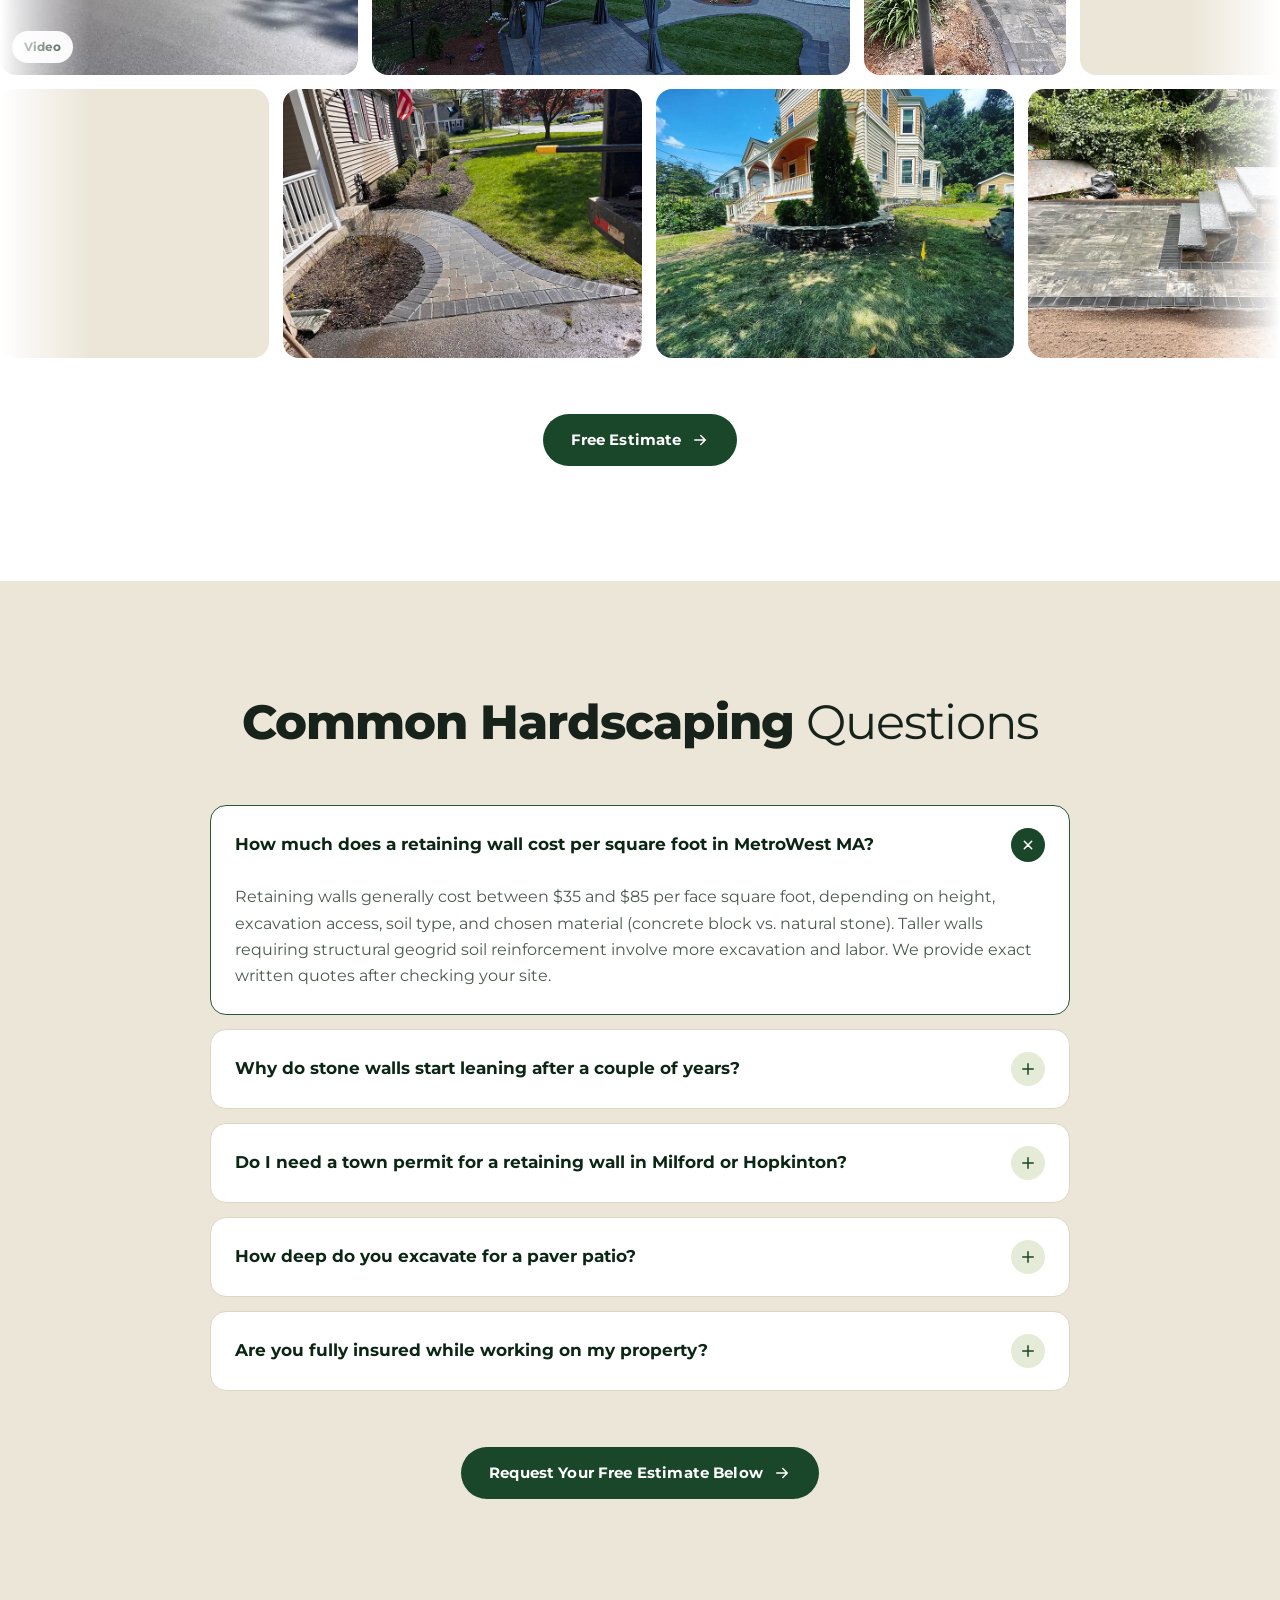
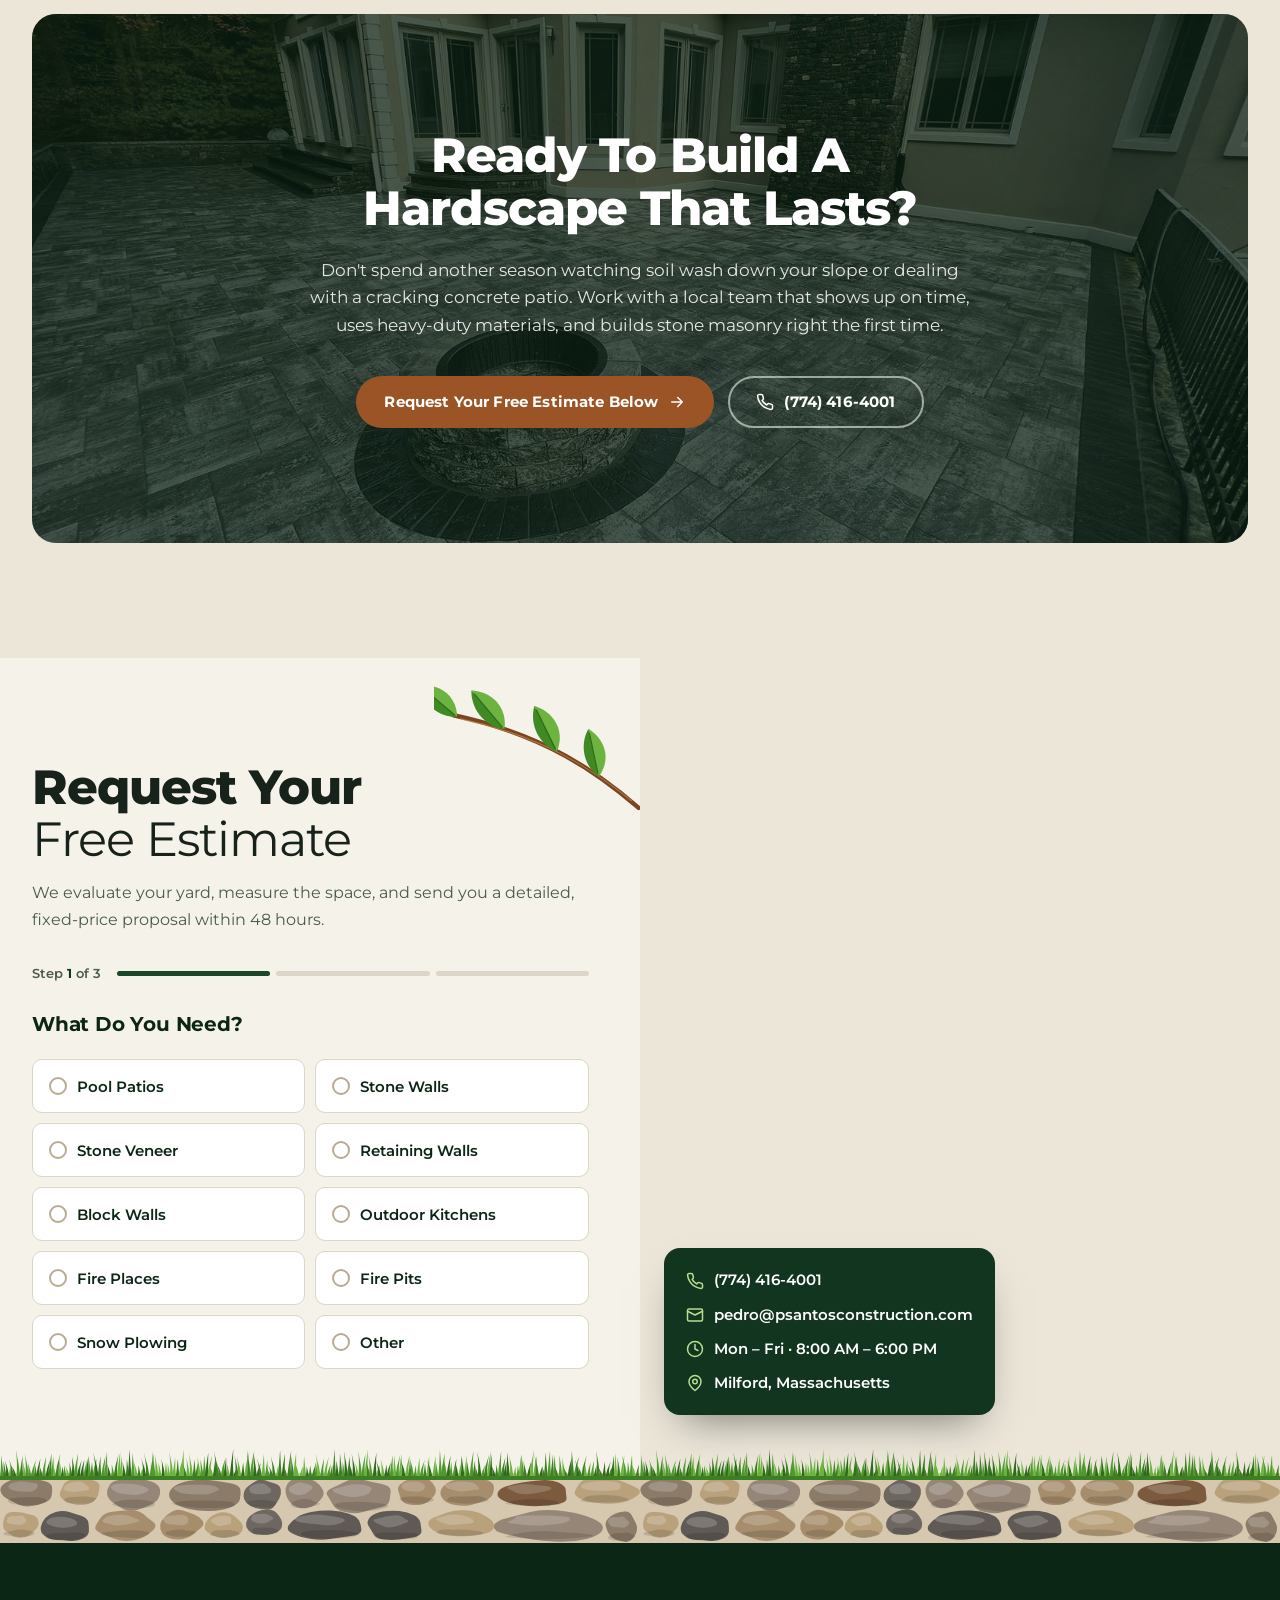
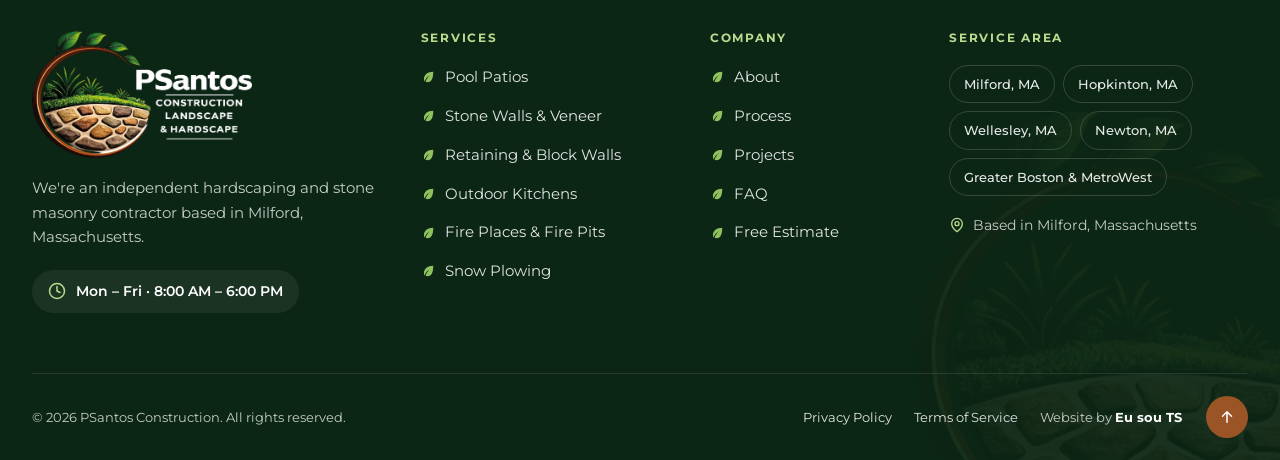
==== commit 036f6f94: "Replace Block Walls, Stone Veneer and Fire Places card photos Use photos that match each service: cl" ====
--- a/index.html
+++ b/index.html
@@ -337,7 +337,7 @@
 
           <article class="service-card">
             <div class="service-media">
-              <img src="assets/img/services/natural-stone-veneer-foundation-800.webp" width="800" height="1067" loading="lazy" decoding="async"
+              <img src="assets/img/services/stone-veneer-house-foundation-800.webp" srcset="assets/img/services/stone-veneer-house-foundation-800.webp 800w, assets/img/services/stone-veneer-house-foundation-1200.webp 1200w" sizes="(max-width: 600px) 100vw, (max-width: 980px) 50vw, 400px" width="800" height="600" loading="lazy" decoding="async"
                    alt="Natural thin stone veneer applied over a concrete house foundation in Massachusetts">
             </div>
             <div class="service-body">
@@ -361,8 +361,8 @@
 
           <article class="service-card">
             <div class="service-media">
-              <img src="assets/img/services/block-seat-wall-fire-pit-lighting-800.webp" width="800" height="600" loading="lazy" decoding="async"
-                   alt="Segmental block seat wall with lighting and pillars around a paver patio">
+              <img src="assets/img/services/segmental-block-walls-steps-backyard-800.webp" srcset="assets/img/services/segmental-block-walls-steps-backyard-800.webp 800w, assets/img/services/segmental-block-walls-steps-backyard-1200.webp 1200w" sizes="(max-width: 600px) 100vw, (max-width: 980px) 50vw, 400px" width="800" height="600" loading="lazy" decoding="async"
+                   alt="Tiered segmental concrete block walls with built-in steps in a Massachusetts backyard, built by PSantos Construction">
             </div>
             <div class="service-body">
               <h3>Block Walls</h3>
@@ -385,8 +385,8 @@
 
           <article class="service-card">
             <div class="service-media">
-              <img src="assets/img/services/stone-outdoor-fireplace-chimney-800.webp" srcset="assets/img/services/stone-outdoor-fireplace-chimney-800.webp 800w, assets/img/services/stone-outdoor-fireplace-chimney-1200.webp 1200w" sizes="(max-width: 600px) 100vw, (max-width: 980px) 50vw, 400px" width="800" height="1200" loading="lazy" decoding="async" style="object-position:center 62%"
-                   alt="Outdoor stone fireplace with chimney">
+              <img src="assets/img/services/covered-patio-outdoor-fireplace-800.webp" srcset="assets/img/services/covered-patio-outdoor-fireplace-800.webp 800w, assets/img/services/covered-patio-outdoor-fireplace-1200.webp 1200w" sizes="(max-width: 600px) 100vw, (max-width: 980px) 50vw, 400px" width="800" height="600" loading="lazy" decoding="async"
+                   alt="Built-in outdoor fireplace with firewood storage on a covered patio">
             </div>
             <div class="service-body">
               <h3>Fire Places</h3>
